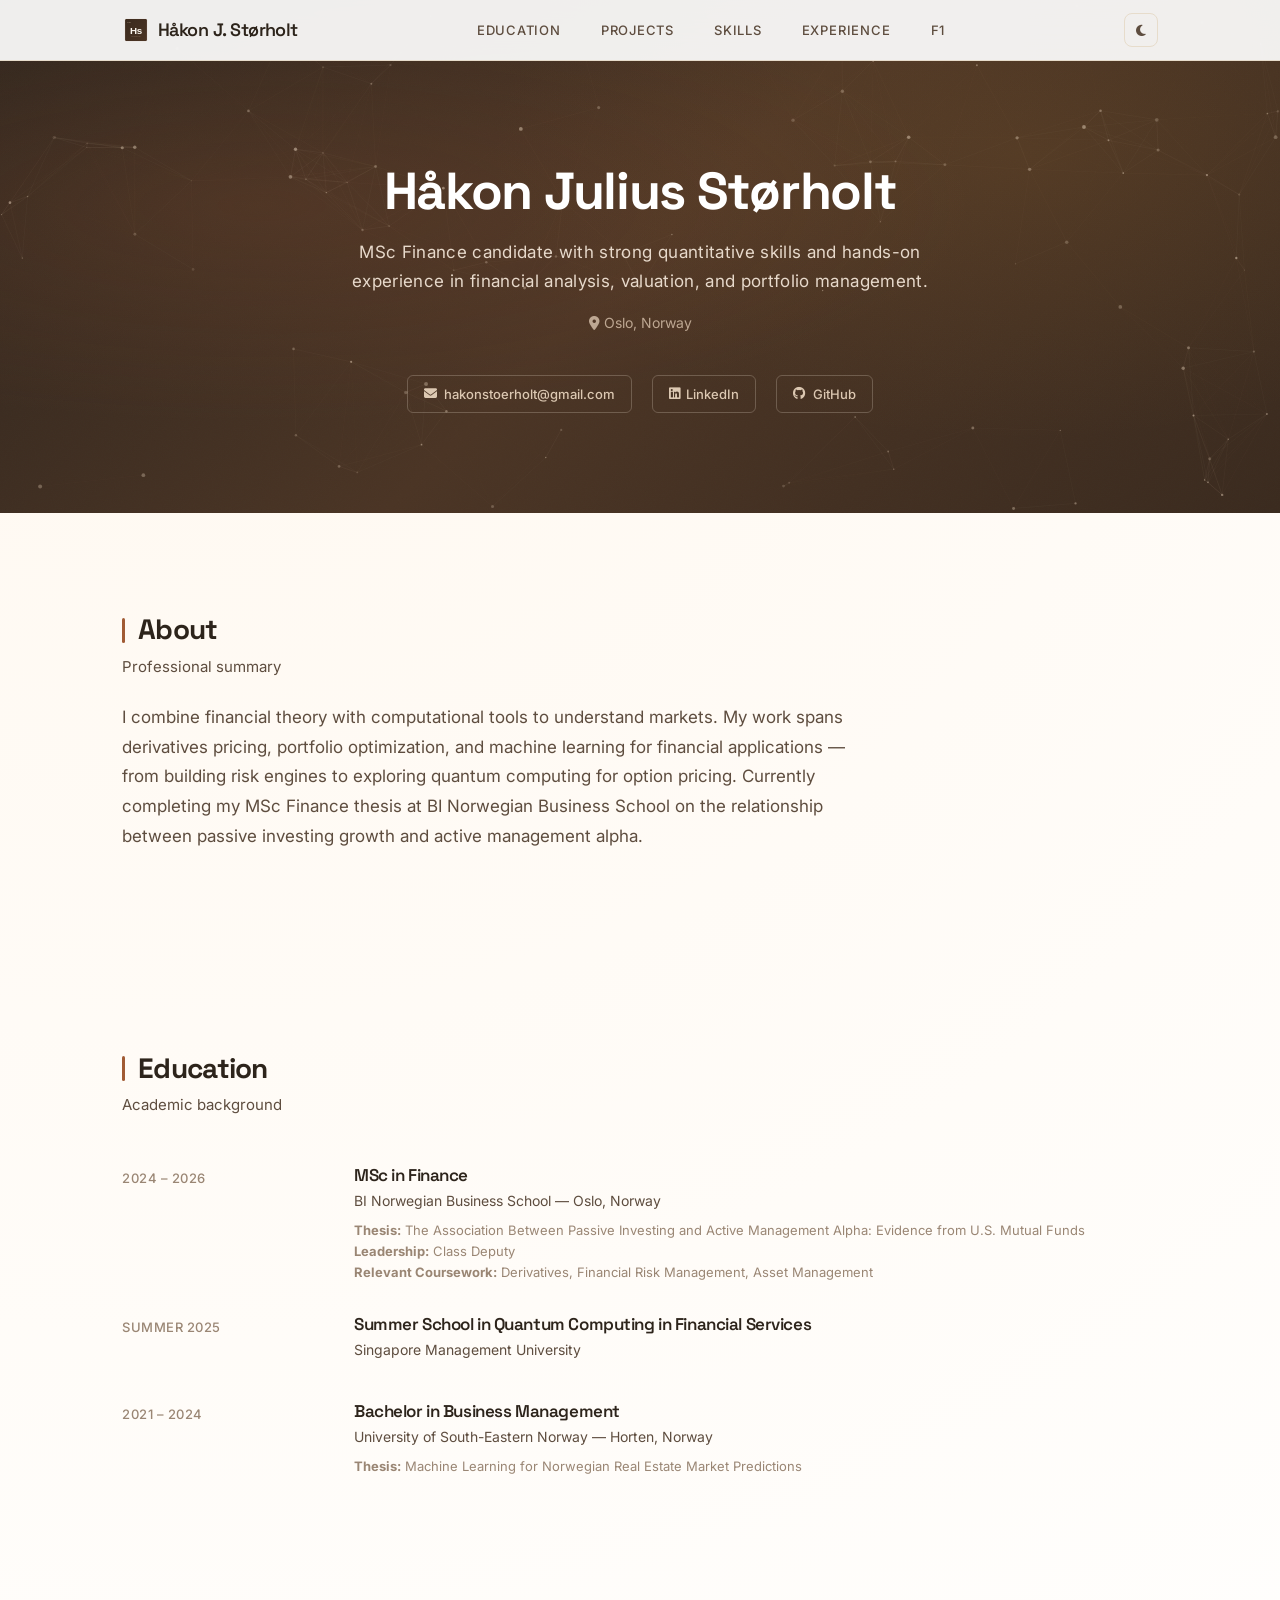
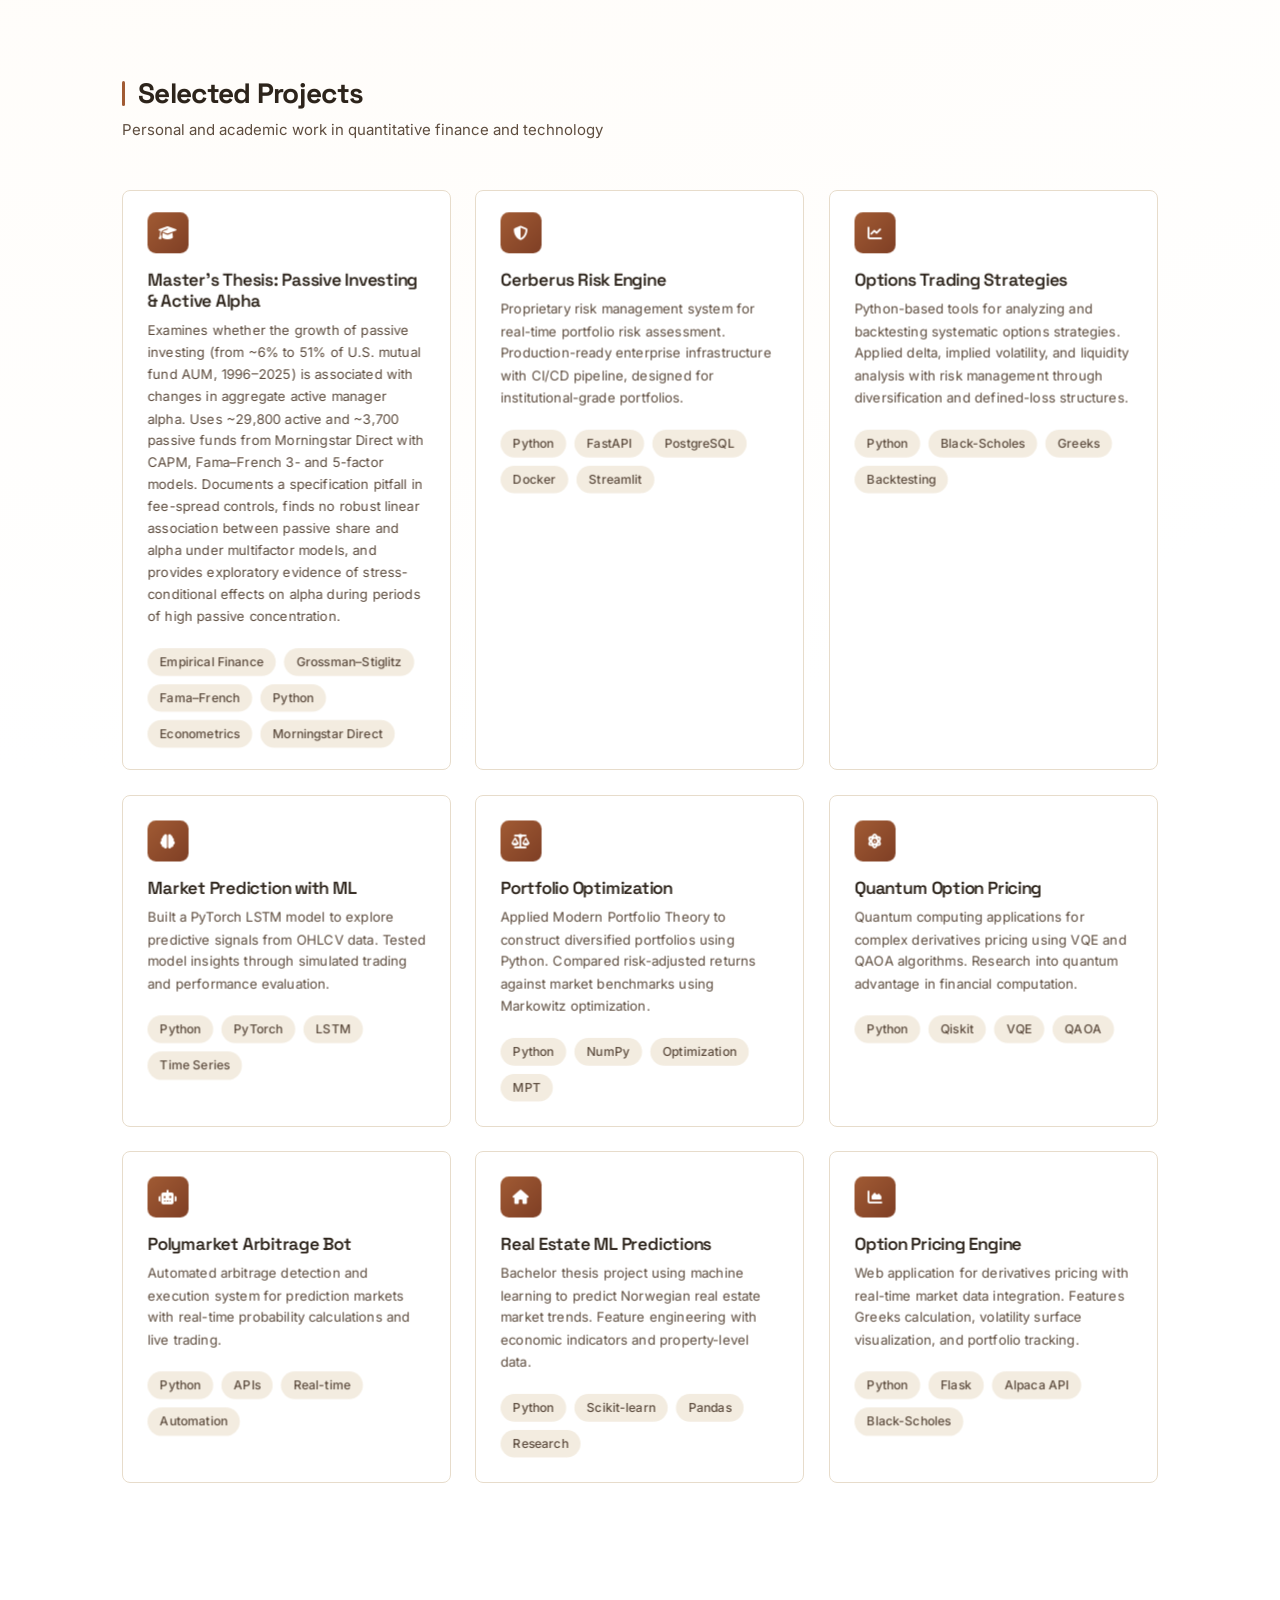
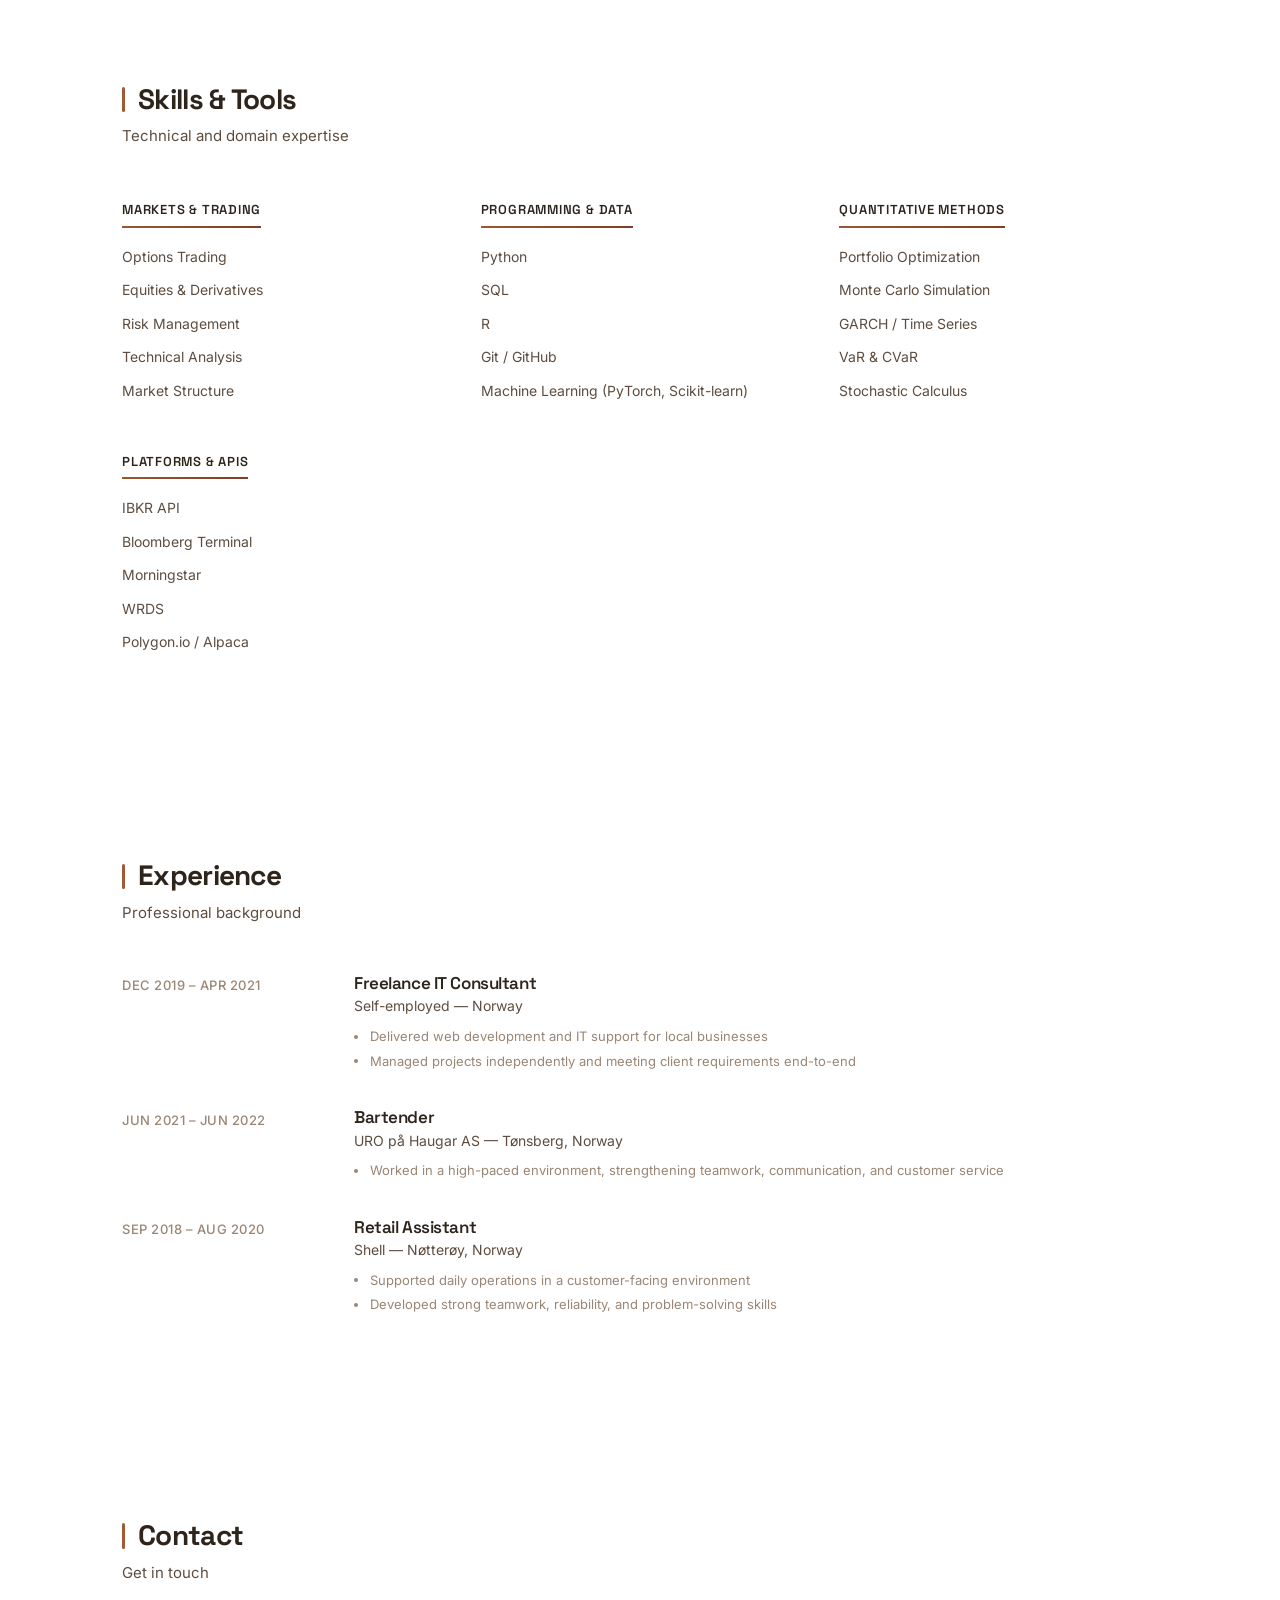
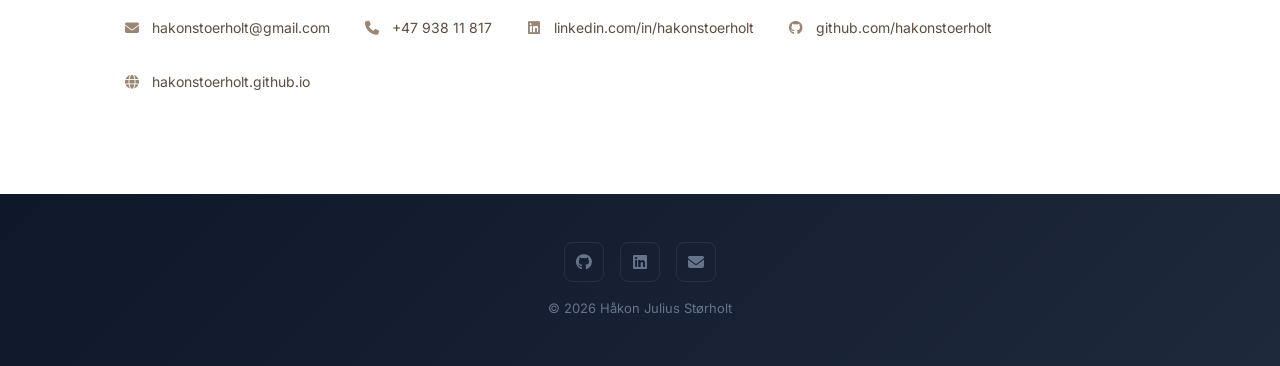
==== index.html @ 55d07902 "update" ====
<!DOCTYPE html>
<html lang="en">
<head>
    <meta charset="UTF-8">
    <meta name="viewport" content="width=device-width, initial-scale=1.0">
    <title>Håkon Julius Størholt</title>
    <meta name="description" content="MSc Finance candidate at BI Norwegian Business School. Quantitative finance, derivatives, and data-driven decision-making.">
    <meta name="keywords" content="finance, quantitative analysis, derivatives, portfolio optimization, machine learning, python">
    <meta name="author" content="Håkon Julius Størholt">

    <!-- Open Graph / LinkedIn -->
    <meta property="og:type" content="website">
    <meta property="og:url" content="https://hakonstoerholt.github.io/">
    <meta property="og:title" content="Håkon Julius Størholt">
    <meta property="og:description" content="MSc Finance | Quantitative Analysis | Derivatives & Risk">

    <link rel="icon" type="image/svg+xml" href="images/favicon.svg">

    <!-- Google Fonts -->
    <link href="https://fonts.googleapis.com/css2?family=Inter:wght@300;400;500;600;700&family=Space+Grotesk:wght@400;500;600;700&family=Fira+Code:wght@400;500&display=swap" rel="stylesheet">

    <!-- Font Awesome -->
    <link rel="stylesheet" href="https://cdnjs.cloudflare.com/ajax/libs/font-awesome/6.4.0/css/all.min.css">

    <link rel="stylesheet" href="styles.css">
</head>
<body>
    <!-- Scroll progress -->
    <div class="scroll-progress" id="scroll-progress"></div>

    <!-- Nav -->
    <header class="header">
        <div class="nav-container">
            <a href="#" class="logo"><img src="images/hjs-symbol.svg" alt="" class="logo-icon"><span class="logo-text">Håkon J. Størholt</span></a>
            <nav>
                <ul class="nav-menu">
                    <li><a href="#education" class="nav-link">Education</a></li>
                    <li><a href="#projects" class="nav-link">Projects</a></li>
                    <li><a href="#skills" class="nav-link">Skills</a></li>
                    <li><a href="#experience" class="nav-link">Experience</a></li>
                    <li><a href="f1/" class="nav-link">F1</a></li>
                </ul>
            </nav>
            <div class="nav-controls">
                <button class="nav-btn" id="theme-toggle" aria-label="Toggle dark mode" title="Toggle dark mode"><i class="fas fa-moon"></i></button>
                <button class="mobile-menu-toggle" aria-label="Toggle menu">
                    <i class="fas fa-bars"></i>
                </button>
            </div>
        </div>
    </header>

    <!-- Hero -->
    <section class="hero">
        <canvas id="hero-canvas" aria-hidden="true"></canvas>
        <div class="hs-synthesis-flash" id="synthesis-flash"></div>
        <div class="hero-content">
            <h1>Håkon Julius Størholt</h1>
            <p class="hero-tagline">MSc Finance candidate with strong quantitative skills and hands-on experience in financial analysis, valuation, and portfolio management.</p>
            <p class="hero-location"><i class="fas fa-map-marker-alt"></i> Oslo, Norway</p>
            <div class="hero-links">
                <a href="mailto:hakonstoerholt@gmail.com" class="hero-link"><i class="fas fa-envelope"></i> hakonstoerholt@gmail.com</a>
                <a href="https://linkedin.com/in/hakonstoerholt" class="hero-link" target="_blank"><i class="fab fa-linkedin"></i> LinkedIn</a>
                <a href="https://github.com/hakonstoerholt" class="hero-link" target="_blank"><i class="fab fa-github"></i> GitHub</a>
            </div>
        </div>
    </section>

    <!-- About -->
    <section id="about" class="section">
        <div class="container">
            <h2 class="section-title">About</h2>
            <p class="section-subtitle" style="margin-bottom: 1.5rem;">Professional summary</p>
            <p class="summary-text animate-in">
                I combine financial theory with computational tools to understand markets. My work spans derivatives pricing, portfolio optimization, and machine learning for financial applications — from building risk engines to exploring quantum computing for option pricing. Currently completing my MSc Finance thesis at BI Norwegian Business School on the relationship between passive investing growth and active management alpha.
            </p>
        </div>
    </section>

    <!-- Education -->
    <section id="education" class="section">
        <div class="container">
            <h2 class="section-title">Education</h2>
            <p class="section-subtitle">Academic background</p>
            <div class="timeline">
                <div class="timeline-item animate-in">
                    <div class="timeline-date">2024 &ndash; 2026</div>
                    <div class="timeline-content">
                        <h3>MSc in Finance</h3>
                        <div class="institution">BI Norwegian Business School &mdash; Oslo, Norway</div>
                        <div class="detail">
                            <strong>Thesis:</strong> The Association Between Passive Investing and Active Management Alpha: Evidence from U.S. Mutual Funds<br>
                            <strong>Leadership:</strong> Class Deputy<br>
                            <strong>Relevant Coursework:</strong> Derivatives, Financial Risk Management, Asset Management
                        </div>
                    </div>
                </div>
                <div class="timeline-item animate-in">
                    <div class="timeline-date">Summer 2025</div>
                    <div class="timeline-content">
                        <h3>Summer School in Quantum Computing in Financial Services</h3>
                        <div class="institution">Singapore Management University</div>
                    </div>
                </div>
                <div class="timeline-item animate-in">
                    <div class="timeline-date">2021 &ndash; 2024</div>
                    <div class="timeline-content">
                        <h3>Bachelor in Business Management</h3>
                        <div class="institution">University of South-Eastern Norway &mdash; Horten, Norway</div>
                        <div class="detail">
                            <strong>Thesis:</strong> Machine Learning for Norwegian Real Estate Market Predictions
                        </div>
                    </div>
                </div>
            </div>
        </div>
    </section>

    <!-- Projects -->
    <section id="projects" class="section">
        <div class="container">
            <h2 class="section-title">Selected Projects</h2>
            <p class="section-subtitle">Personal and academic work in quantitative finance and technology</p>
            <div class="projects-grid">
                <div class="project-card animate-in">
                    <div class="project-icon"><i class="fas fa-graduation-cap"></i></div>
                    <h3>Master's Thesis: Passive Investing & Active Alpha</h3>
                    <p>Examines whether the growth of passive investing (from ~6% to 51% of U.S. mutual fund AUM, 1996&ndash;2025) is associated with changes in aggregate active manager alpha. Uses ~29,800 active and ~3,700 passive funds from Morningstar Direct with CAPM, Fama&ndash;French 3- and 5-factor models. Documents a specification pitfall in fee-spread controls, finds no robust linear association between passive share and alpha under multifactor models, and provides exploratory evidence of stress-conditional effects on alpha during periods of high passive concentration.</p>
                    <div class="project-tags">
                        <span class="tag">Empirical Finance</span>
                        <span class="tag">Grossman&ndash;Stiglitz</span>
                        <span class="tag">Fama&ndash;French</span>
                        <span class="tag">Python</span>
                        <span class="tag">Econometrics</span>
                        <span class="tag">Morningstar Direct</span>
                    </div>
                </div>

                <div class="project-card animate-in">
                    <div class="project-icon"><i class="fas fa-shield-alt"></i></div>
                    <h3>Cerberus Risk Engine</h3>
                    <p>Proprietary risk management system for real-time portfolio risk assessment. Production-ready enterprise infrastructure with CI/CD pipeline, designed for institutional-grade portfolios.</p>
                    <div class="project-tags">
                        <span class="tag">Python</span>
                        <span class="tag">FastAPI</span>
                        <span class="tag">PostgreSQL</span>
                        <span class="tag">Docker</span>
                        <span class="tag">Streamlit</span>
                    </div>
                </div>

                <div class="project-card animate-in">
                    <div class="project-icon"><i class="fas fa-chart-line"></i></div>
                    <h3>Options Trading Strategies</h3>
                    <p>Python-based tools for analyzing and backtesting systematic options strategies. Applied delta, implied volatility, and liquidity analysis with risk management through diversification and defined-loss structures.</p>
                    <div class="project-tags">
                        <span class="tag">Python</span>
                        <span class="tag">Black-Scholes</span>
                        <span class="tag">Greeks</span>
                        <span class="tag">Backtesting</span>
                    </div>
                </div>

                <div class="project-card animate-in">
                    <div class="project-icon"><i class="fas fa-brain"></i></div>
                    <h3>Market Prediction with ML</h3>
                    <p>Built a PyTorch LSTM model to explore predictive signals from OHLCV data. Tested model insights through simulated trading and performance evaluation.</p>
                    <div class="project-tags">
                        <span class="tag">Python</span>
                        <span class="tag">PyTorch</span>
                        <span class="tag">LSTM</span>
                        <span class="tag">Time Series</span>
                    </div>
                </div>

                <div class="project-card animate-in">
                    <div class="project-icon"><i class="fas fa-balance-scale"></i></div>
                    <h3>Portfolio Optimization</h3>
                    <p>Applied Modern Portfolio Theory to construct diversified portfolios using Python. Compared risk-adjusted returns against market benchmarks using Markowitz optimization.</p>
                    <div class="project-tags">
                        <span class="tag">Python</span>
                        <span class="tag">NumPy</span>
                        <span class="tag">Optimization</span>
                        <span class="tag">MPT</span>
                    </div>
                </div>

                <div class="project-card animate-in">
                    <div class="project-icon"><i class="fas fa-atom"></i></div>
                    <h3>Quantum Option Pricing</h3>
                    <p>Quantum computing applications for complex derivatives pricing using VQE and QAOA algorithms. Research into quantum advantage in financial computation.</p>
                    <div class="project-tags">
                        <span class="tag">Python</span>
                        <span class="tag">Qiskit</span>
                        <span class="tag">VQE</span>
                        <span class="tag">QAOA</span>
                    </div>
                </div>

                <div class="project-card animate-in">
                    <div class="project-icon"><i class="fas fa-robot"></i></div>
                    <h3>Polymarket Arbitrage Bot</h3>
                    <p>Automated arbitrage detection and execution system for prediction markets with real-time probability calculations and live trading.</p>
                    <div class="project-tags">
                        <span class="tag">Python</span>
                        <span class="tag">APIs</span>
                        <span class="tag">Real-time</span>
                        <span class="tag">Automation</span>
                    </div>
                </div>

                <div class="project-card animate-in">
                    <div class="project-icon"><i class="fas fa-home"></i></div>
                    <h3>Real Estate ML Predictions</h3>
                    <p>Bachelor thesis project using machine learning to predict Norwegian real estate market trends. Feature engineering with economic indicators and property-level data.</p>
                    <div class="project-tags">
                        <span class="tag">Python</span>
                        <span class="tag">Scikit-learn</span>
                        <span class="tag">Pandas</span>
                        <span class="tag">Research</span>
                    </div>
                </div>

                <div class="project-card animate-in">
                    <div class="project-icon"><i class="fas fa-chart-area"></i></div>
                    <h3>Option Pricing Engine</h3>
                    <p>Web application for derivatives pricing with real-time market data integration. Features Greeks calculation, volatility surface visualization, and portfolio tracking.</p>
                    <div class="project-tags">
                        <span class="tag">Python</span>
                        <span class="tag">Flask</span>
                        <span class="tag">Alpaca API</span>
                        <span class="tag">Black-Scholes</span>
                    </div>
                </div>
            </div>
        </div>
    </section>

    <!-- Skills -->
    <section id="skills" class="section">
        <div class="container">
            <h2 class="section-title">Skills & Tools</h2>
            <p class="section-subtitle">Technical and domain expertise</p>
            <div class="skills-columns">
                <div class="skill-group animate-in">
                    <h3>Markets & Trading</h3>
                    <ul>
                        <li>Options Trading</li>
                        <li>Equities & Derivatives</li>
                        <li>Risk Management</li>
                        <li>Technical Analysis</li>
                        <li>Market Structure</li>
                    </ul>
                </div>
                <div class="skill-group animate-in">
                    <h3>Programming & Data</h3>
                    <ul>
                        <li>Python</li>
                        <li>SQL</li>
                        <li>R</li>
                        <li>Git / GitHub</li>
                        <li>Machine Learning (PyTorch, Scikit-learn)</li>
                    </ul>
                </div>
                <div class="skill-group animate-in">
                    <h3>Quantitative Methods</h3>
                    <ul>
                        <li>Portfolio Optimization</li>
                        <li>Monte Carlo Simulation</li>
                        <li>GARCH / Time Series</li>
                        <li>VaR & CVaR</li>
                        <li>Stochastic Calculus</li>
                    </ul>
                </div>
                <div class="skill-group animate-in">
                    <h3>Platforms & APIs</h3>
                    <ul>
                        <li>IBKR API</li>
                        <li>Bloomberg Terminal</li>
                        <li>Morningstar</li>
                        <li>WRDS</li>
                        <li>Polygon.io / Alpaca</li>
                    </ul>
                </div>
            </div>
        </div>
    </section>

    <!-- Experience -->
    <section id="experience" class="section">
        <div class="container">
            <h2 class="section-title">Experience</h2>
            <p class="section-subtitle">Professional background</p>
            <div class="timeline">
                <div class="experience-item animate-in">
                    <div class="timeline-date">Dec 2019 &ndash; Apr 2021</div>
                    <div class="experience-content">
                        <h3>Freelance IT Consultant</h3>
                        <div class="company">Self-employed &mdash; Norway</div>
                        <ul>
                            <li>Delivered web development and IT support for local businesses</li>
                            <li>Managed projects independently and meeting client requirements end-to-end</li>
                        </ul>
                    </div>
                </div>
                <div class="experience-item animate-in">
                    <div class="timeline-date">Jun 2021 &ndash; Jun 2022</div>
                    <div class="experience-content">
                        <h3>Bartender</h3>
                        <div class="company">URO p&aring; Haugar AS &mdash; T&oslash;nsberg, Norway</div>
                        <ul>
                            <li>Worked in a high-paced environment, strengthening teamwork, communication, and customer service</li>
                        </ul>
                    </div>
                </div>
                <div class="experience-item animate-in">
                    <div class="timeline-date">Sep 2018 &ndash; Aug 2020</div>
                    <div class="experience-content">
                        <h3>Retail Assistant</h3>
                        <div class="company">Shell &mdash; N&oslash;tter&oslash;y, Norway</div>
                        <ul>
                            <li>Supported daily operations in a customer-facing environment</li>
                            <li>Developed strong teamwork, reliability, and problem-solving skills</li>
                        </ul>
                    </div>
                </div>
            </div>
        </div>
    </section>

    <!-- Contact -->
    <section id="contact" class="section">
        <div class="container">
            <h2 class="section-title">Contact</h2>
            <p class="section-subtitle" style="margin-bottom: 2rem;">Get in touch</p>
            <div class="contact-row animate-in">
                <div class="contact-item">
                    <i class="fas fa-envelope"></i>
                    <a href="mailto:hakonstoerholt@gmail.com">hakonstoerholt@gmail.com</a>
                </div>
                <div class="contact-item">
                    <i class="fas fa-phone"></i>
                    <a href="tel:+4793811817">+47 938 11 817</a>
                </div>
                <div class="contact-item">
                    <i class="fab fa-linkedin"></i>
                    <a href="https://linkedin.com/in/hakonstoerholt" target="_blank">linkedin.com/in/hakonstoerholt</a>
                </div>
                <div class="contact-item">
                    <i class="fab fa-github"></i>
                    <a href="https://github.com/hakonstoerholt" target="_blank">github.com/hakonstoerholt</a>
                </div>
                <div class="contact-item">
                    <i class="fas fa-globe"></i>
                    <a href="https://hakonstoerholt.github.io">hakonstoerholt.github.io</a>
                </div>
            </div>
        </div>
    </section>

    <!-- Footer -->
    <footer class="footer">
        <div class="container">
            <div class="footer-links">
                <a href="https://github.com/hakonstoerholt" class="footer-link" target="_blank" aria-label="GitHub"><i class="fab fa-github"></i></a>
                <a href="https://linkedin.com/in/hakonstoerholt" class="footer-link" target="_blank" aria-label="LinkedIn"><i class="fab fa-linkedin"></i></a>
                <a href="mailto:hakonstoerholt@gmail.com" class="footer-link" aria-label="Email"><i class="fas fa-envelope"></i></a>
            </div>
            <p>&copy; 2026 Håkon Julius Størholt</p>
        </div>
    </footer>

    <!-- Easter egg: Hassium element card -->
    <div class="hs-decay-card" id="hs-decay-card">
        <div class="hs-number">108</div>
        <div class="hs-symbol">Hs</div>
        <div class="hs-name">Hassium</div>
        <div class="hs-detail">[269] · t½ ≈ 16 s<br>You've witnessed radioactive decay</div>
    </div>

    <script>
        // ---- Hero particle network (mouse-reactive) ----
        (function() {
            const canvas = document.getElementById('hero-canvas');
            if (!canvas || window.matchMedia('(prefers-reduced-motion: reduce)').matches) return;
            const ctx = canvas.getContext('2d');
            let w, h, particles, animId;
            const COUNT = 108;
            const CONNECT_DIST = 140;
            const MOUSE_DIST = 180;
            const SPEED = 0.3;
            let mouse = { x: -9999, y: -9999 };

            // Easter egg state
            let spdClamp = 1.5, dampening = 0.99;
            let easterEggActive = false;
            let decayActive = false, decayStartTime = 0, decayParticles = [];
            const DECAY_DURATION = 4500;
            let synthActive = false, synthStartTime = 0, synthPhase = 0, synthTargets = [];
            let synthLayout = {};

            canvas.parentElement.addEventListener('mousemove', function(e) {
                const rect = canvas.getBoundingClientRect();
                mouse.x = e.clientX - rect.left;
                mouse.y = e.clientY - rect.top;
            });
            canvas.parentElement.addEventListener('mouseleave', function() {
                mouse.x = -9999;
                mouse.y = -9999;
            });

            function resize() {
                const hero = canvas.parentElement;
                const dpr = Math.min(window.devicePixelRatio || 1, 2);
                w = hero.offsetWidth;
                h = hero.offsetHeight;
                canvas.width = w * dpr;
                canvas.height = h * dpr;
                canvas.style.width = w + 'px';
                canvas.style.height = h + 'px';
                ctx.setTransform(dpr, 0, 0, dpr, 0, 0);
            }

            function init() {
                resize();
                particles = [];
                for (let i = 0; i < COUNT; i++) {
                    particles.push({
                        x: Math.random() * w,
                        y: Math.random() * h,
                        vx: (Math.random() - 0.5) * SPEED,
                        vy: (Math.random() - 0.5) * SPEED,
                        r: Math.random() * 1.5 + 0.5,
                        o: Math.random() * 0.4 + 0.15,
                    });
                }
            }

            function draw() {
                ctx.clearRect(0, 0, w, h);
                // connections between particles
                for (let i = 0; i < particles.length; i++) {
                    for (let j = i + 1; j < particles.length; j++) {
                        const dx = particles[i].x - particles[j].x;
                        const dy = particles[i].y - particles[j].y;
                        const dist = Math.sqrt(dx * dx + dy * dy);
                        if (dist < CONNECT_DIST) {
                            const alpha = (1 - dist / CONNECT_DIST) * 0.12;
                            ctx.strokeStyle = 'rgba(220,200,178,' + alpha + ')';
                            ctx.lineWidth = 0.5;
                            ctx.beginPath();
                            ctx.moveTo(particles[i].x, particles[i].y);
                            ctx.lineTo(particles[j].x, particles[j].y);
                            ctx.stroke();
                        }
                    }
                }
                // connections to mouse
                for (const p of particles) {
                    const dx = p.x - mouse.x;
                    const dy = p.y - mouse.y;
                    const dist = Math.sqrt(dx * dx + dy * dy);
                    if (dist < MOUSE_DIST) {
                        const alpha = (1 - dist / MOUSE_DIST) * 0.25;
                        ctx.strokeStyle = 'rgba(212,131,74,' + alpha + ')';
                        ctx.lineWidth = 0.8;
                        ctx.beginPath();
                        ctx.moveTo(p.x, p.y);
                        ctx.lineTo(mouse.x, mouse.y);
                        ctx.stroke();
                    }
                }
                // particles
                for (const p of particles) {
                    const dx = p.x - mouse.x;
                    const dy = p.y - mouse.y;
                    const dist = Math.sqrt(dx * dx + dy * dy);
                    const glow = dist < MOUSE_DIST ? 1 + (1 - dist / MOUSE_DIST) * 2 : 1;
                    ctx.beginPath();
                    ctx.arc(p.x, p.y, p.r * glow, 0, Math.PI * 2);
                    ctx.fillStyle = dist < MOUSE_DIST
                        ? 'rgba(212,131,74,' + (p.o + 0.3) + ')'
                        : 'rgba(220,200,178,' + p.o + ')';
                    ctx.fill();
                }
            }

            function update() {
                for (const p of particles) {
                    // Gentle repel from mouse
                    const dx = p.x - mouse.x;
                    const dy = p.y - mouse.y;
                    const dist = Math.sqrt(dx * dx + dy * dy);
                    if (dist < MOUSE_DIST && dist > 0) {
                        const force = (1 - dist / MOUSE_DIST) * 0.15;
                        p.vx += (dx / dist) * force;
                        p.vy += (dy / dist) * force;
                    }
                    // Dampen velocity
                    p.vx *= dampening;
                    p.vy *= dampening;
                    // Clamp speed
                    const spd = Math.sqrt(p.vx * p.vx + p.vy * p.vy);
                    if (spd > spdClamp) { p.vx *= spdClamp / spd; p.vy *= spdClamp / spd; }
                    // Ensure minimum speed
                    if (spd < 0.1) { p.vx += (Math.random() - 0.5) * 0.1; p.vy += (Math.random() - 0.5) * 0.1; }

                    p.x += p.vx;
                    p.y += p.vy;
                    if (p.x < -10) p.x = w + 10;
                    if (p.x > w + 10) p.x = -10;
                    if (p.y < -10) p.y = h + 10;
                    if (p.y > h + 10) p.y = -10;
                }
            }

            // ---- Easter Egg: Hassium ----
            function getTextTargets(text, cx, cy, fontSize, maxCount) {
                maxCount = maxCount || COUNT;
                var off = document.createElement('canvas');
                var octx = off.getContext('2d');
                var cw = 300, ch = 150;
                off.width = cw; off.height = ch;
                octx.font = '700 ' + fontSize + 'px "Space Grotesk", sans-serif';
                octx.fillStyle = '#fff';
                octx.textAlign = 'center';
                octx.textBaseline = 'middle';
                octx.fillText(text, cw / 2, ch / 2);
                var img = octx.getImageData(0, 0, cw, ch);
                var pts = [], step;
                for (step = 4; step >= 2; step--) {
                    pts = [];
                    for (var y = 0; y < ch; y += step) {
                        for (var x = 0; x < cw; x += step) {
                            if (img.data[(y * cw + x) * 4 + 3] > 128) {
                                pts.push({ x: cx + (x - cw / 2), y: cy + (y - ch / 2) });
                            }
                        }
                    }
                    if (pts.length >= maxCount) break;
                }
                for (var i = pts.length - 1; i > 0; i--) {
                    var j = Math.floor(Math.random() * (i + 1));
                    var tmp = pts[i]; pts[i] = pts[j]; pts[j] = tmp;
                }
                return pts.slice(0, maxCount);
            }

            function triggerDecay() {
                if (easterEggActive) return;
                easterEggActive = true;
                decayActive = true;
                decayStartTime = performance.now();
                spdClamp = 8;
                dampening = 0.996;
                var cx = w / 2, cy = h / 2;
                decayParticles = [];
                for (var i = 0; i < 100; i++) {
                    var angle = Math.random() * Math.PI * 2;
                    var speed = 2 + Math.random() * 5;
                    decayParticles.push({
                        x: cx + (Math.random() - 0.5) * 30,
                        y: cy + (Math.random() - 0.5) * 30,
                        vx: Math.cos(angle) * speed,
                        vy: Math.sin(angle) * speed,
                        r: Math.random() * 2 + 0.5,
                        o: 0.5 + Math.random() * 0.5,
                    });
                }
                for (var k = 0; k < particles.length; k++) {
                    var dx = particles[k].x - cx, dy = particles[k].y - cy;
                    var dist = Math.sqrt(dx * dx + dy * dy) || 1;
                    particles[k].vx += (dx / dist) * (3 + Math.random() * 2);
                    particles[k].vy += (dy / dist) * (3 + Math.random() * 2);
                }
                setTimeout(function() {
                    var card = document.getElementById('hs-decay-card');
                    if (card) card.classList.add('visible');
                    setTimeout(function() { if (card) card.classList.remove('visible'); }, 3500);
                }, 600);
            }

            function assignNearest(group, targets, prop) {
                var avail = targets.slice();
                for (var i = 0; i < group.length; i++) {
                    var p = group[i];
                    p[prop] = null;
                    if (avail.length > 0) {
                        var minD = Infinity, minI = 0;
                        for (var j = 0; j < avail.length; j++) {
                            var dx = p.x - avail[j].x, dy = p.y - avail[j].y;
                            var d = dx * dx + dy * dy;
                            if (d < minD) { minD = d; minI = j; }
                        }
                        p[prop] = avail.splice(minI, 1)[0];
                    }
                }
            }

            function triggerSynthesis() {
                if (easterEggActive) return;
                easterEggActive = true;
                synthActive = true;
                synthStartTime = performance.now();
                synthPhase = 1;

                var cx = w / 2, cy = h / 2;
                var fontSize = Math.min(h * 0.45, w * 0.18, 120);
                var smallFont = Math.min(h * 0.28, w * 0.09, 60);
                var leftX = cx - w * 0.25;
                var rightX = cx + w * 0.25;

                synthLayout = { leftX: leftX, rightX: rightX, smallFont: smallFont, fontSize: fontSize };

                // Save positions and split into groups
                var leftGroup = [], rightGroup = [];
                for (var i = 0; i < particles.length; i++) {
                    var p = particles[i];
                    p.origX = p.x; p.origY = p.y;
                    p.origVx = p.vx; p.origVy = p.vy;
                    p.feTarget = null; p.pbTarget = null; p.synthTarget = null;
                    if (p.x < cx) leftGroup.push(p);
                    else rightGroup.push(p);
                }

                // Generate all target sets
                synthTargets = getTextTargets('Hs', cx, cy, fontSize, COUNT);
                var feTargets = getTextTargets('Fe', leftX, cy, smallFont, leftGroup.length);
                var pbTargets = getTextTargets('Pb', rightX, cy, smallFont, rightGroup.length);

                assignNearest(leftGroup, feTargets, 'feTarget');
                assignNearest(rightGroup, pbTargets, 'pbTarget');
                assignNearest(particles, synthTargets, 'synthTarget');

                var flash = document.getElementById('synthesis-flash');
                if (flash) flash.style.opacity = '0';
            }

            function updateSynthesis() {
                var elapsed = performance.now() - synthStartTime;
                var cx = w / 2, cy = h / 2;
                var i, p, t, ease;

                if (elapsed < 1200) {
                    // Phase 1: slowly converge to Fe/Pb text positions
                    t = elapsed / 1200;
                    ease = t * t * (3 - 2 * t);
                    for (i = 0; i < particles.length; i++) {
                        p = particles[i];
                        var target = p.feTarget || p.pbTarget;
                        if (target) {
                            p.x = p.origX + (target.x - p.origX) * ease;
                            p.y = p.origY + (target.y - p.origY) * ease;
                        } else {
                            var side = p.origX < cx ? -1 : 1;
                            p.x = p.origX + (cx + side * w * 0.25 - p.origX) * ease;
                            p.y = p.origY + (cy - p.origY) * ease * 0.3;
                        }
                    }
                } else if (elapsed < 2400) {
                    // Phase 2: hold Fe/Pb with gentle float
                    for (i = 0; i < particles.length; i++) {
                        p = particles[i];
                        var target = p.feTarget || p.pbTarget;
                        if (target) {
                            var fx = Math.sin(elapsed * 0.002 + p.origX) * 1.5;
                            var fy = Math.cos(elapsed * 0.0015 + p.origY) * 1.5;
                            p.x += (target.x + fx - p.x) * 0.08;
                            p.y += (target.y + fy - p.y) * 0.08;
                        }
                    }
                } else if (elapsed < 3200) {
                    // Phase 3: rush toward center / Hs targets
                    t = (elapsed - 2400) / 800;
                    ease = t * t;
                    for (i = 0; i < particles.length; i++) {
                        p = particles[i];
                        var from = p.feTarget || p.pbTarget || { x: p.x, y: p.y };
                        var to = p.synthTarget || { x: cx, y: cy };
                        p.x = from.x + (to.x - from.x) * ease;
                        p.y = from.y + (to.y - from.y) * ease;
                    }
                } else if (elapsed < 3500) {
                    // Phase 4: impact flash + settle into Hs
                    var flash = document.getElementById('synthesis-flash');
                    var flashI = Math.max(0, 1 - (elapsed - 3200) / 300);
                    if (flash) flash.style.opacity = String(flashI);
                    for (i = 0; i < particles.length; i++) {
                        p = particles[i];
                        if (p.synthTarget) {
                            p.x += (p.synthTarget.x - p.x) * 0.15;
                            p.y += (p.synthTarget.y - p.y) * 0.15;
                        }
                    }
                } else if (elapsed < 5500) {
                    // Phase 5: hold "Hs" with gentle float
                    for (i = 0; i < particles.length; i++) {
                        p = particles[i];
                        if (p.synthTarget) {
                            var fx = Math.sin(elapsed * 0.002 + p.origX) * 1.5;
                            var fy = Math.cos(elapsed * 0.0015 + p.origY) * 1.5;
                            p.x += (p.synthTarget.x + fx - p.x) * 0.08;
                            p.y += (p.synthTarget.y + fy - p.y) * 0.08;
                        }
                    }
                } else if (elapsed < 6800) {
                    // Phase 6: scatter to spread positions
                    if (synthPhase !== 6) {
                        synthPhase = 6;
                        for (i = 0; i < particles.length; i++) {
                            particles[i].scatterX = Math.random() * w;
                            particles[i].scatterY = Math.random() * h;
                        }
                    }
                    for (i = 0; i < particles.length; i++) {
                        p = particles[i];
                        p.x += (p.scatterX - p.x) * 0.04;
                        p.y += (p.scatterY - p.y) * 0.04;
                    }
                } else {
                    // Done
                    synthActive = false;
                    easterEggActive = false;
                    for (i = 0; i < particles.length; i++) {
                        particles[i].synthTarget = null;
                        particles[i].feTarget = null;
                        particles[i].pbTarget = null;
                        particles[i].vx = (Math.random() - 0.5) * SPEED;
                        particles[i].vy = (Math.random() - 0.5) * SPEED;
                    }
                    var fl = document.getElementById('synthesis-flash');
                    if (fl) fl.style.opacity = '0';
                }
            }

            function updateDecay() {
                if (!decayActive) return;
                var elapsed = performance.now() - decayStartTime;
                var fadeStart = DECAY_DURATION * 0.5;
                for (var i = decayParticles.length - 1; i >= 0; i--) {
                    var dp = decayParticles[i];
                    dp.vx *= 0.985;
                    dp.vy *= 0.985;
                    dp.x += dp.vx;
                    dp.y += dp.vy;
                    if (elapsed > fadeStart) {
                        dp.o *= 0.97;
                        if (dp.o < 0.01) { decayParticles.splice(i, 1); }
                    }
                }
                if (elapsed > 800) {
                    var t = Math.min((elapsed - 800) / 2500, 1);
                    spdClamp = 1.5 + (8 - 1.5) * (1 - t);
                    dampening = 0.99 + (0.996 - 0.99) * (1 - t);
                }
                if (elapsed >= DECAY_DURATION) {
                    decayActive = false;
                    decayParticles = [];
                    spdClamp = 1.5;
                    dampening = 0.99;
                    easterEggActive = false;
                }
            }

            function drawEasterEggOverlay() {
                if (decayActive) {
                    for (var i = 0; i < decayParticles.length; i++) {
                        for (var j = i + 1; j < Math.min(decayParticles.length, i + 30); j++) {
                            var dx = decayParticles[i].x - decayParticles[j].x;
                            var dy = decayParticles[i].y - decayParticles[j].y;
                            var dist = Math.sqrt(dx * dx + dy * dy);
                            if (dist < 70) {
                                var alpha = (1 - dist / 70) * 0.15 * Math.min(decayParticles[i].o, decayParticles[j].o);
                                ctx.strokeStyle = 'rgba(232,168,109,' + alpha + ')';
                                ctx.lineWidth = 0.5;
                                ctx.beginPath();
                                ctx.moveTo(decayParticles[i].x, decayParticles[i].y);
                                ctx.lineTo(decayParticles[j].x, decayParticles[j].y);
                                ctx.stroke();
                            }
                        }
                    }
                    for (var k = 0; k < decayParticles.length; k++) {
                        var dp = decayParticles[k];
                        ctx.beginPath();
                        ctx.arc(dp.x, dp.y, dp.r, 0, Math.PI * 2);
                        ctx.fillStyle = 'rgba(232,168,109,' + dp.o + ')';
                        ctx.fill();
                    }
                }
                if (synthActive) {
                    var elapsed = performance.now() - synthStartTime;
                    var lo = synthLayout;

                    // Draw "Fe" and "Pb" text glow (phases 1-3)
                    if (elapsed > 800 && elapsed < 3000) {
                        var ta = elapsed < 1200 ? (elapsed - 800) / 400 :
                                 elapsed > 2600 ? (3000 - elapsed) / 400 : 1;
                        ctx.save();
                        ctx.font = '700 ' + (lo.smallFont || 60) + 'px "Space Grotesk", sans-serif';
                        ctx.textAlign = 'center';
                        ctx.textBaseline = 'middle';
                        // Outer glow pass
                        ctx.shadowColor = 'rgba(232,168,109,' + (0.7 * ta) + ')';
                        ctx.shadowBlur = 35;
                        ctx.fillStyle = 'rgba(232,168,109,' + (0.35 * ta) + ')';
                        ctx.fillText('Fe', lo.leftX || w * 0.25, h / 2);
                        ctx.fillText('Pb', lo.rightX || w * 0.75, h / 2);
                        // Second pass for sharper core
                        ctx.shadowBlur = 8;
                        ctx.fillStyle = 'rgba(255,225,190,' + (0.4 * ta) + ')';
                        ctx.fillText('Fe', lo.leftX || w * 0.25, h / 2);
                        ctx.fillText('Pb', lo.rightX || w * 0.75, h / 2);
                        ctx.restore();
                    }

                    // Draw "Hs" text glow (phases 4-6)
                    if (elapsed > 3300 && elapsed < 6000) {
                        var tha = elapsed < 3700 ? (elapsed - 3300) / 400 :
                                  elapsed > 5600 ? (6000 - elapsed) / 400 : 1;
                        ctx.save();
                        ctx.font = '700 ' + (lo.fontSize || 120) + 'px "Space Grotesk", sans-serif';
                        ctx.textAlign = 'center';
                        ctx.textBaseline = 'middle';
                        // Outer glow pass
                        ctx.shadowColor = 'rgba(232,168,109,' + (0.8 * tha) + ')';
                        ctx.shadowBlur = 45;
                        ctx.fillStyle = 'rgba(232,168,109,' + (0.4 * tha) + ')';
                        ctx.fillText('Hs', w / 2, h / 2);
                        // Second pass for sharper core
                        ctx.shadowBlur = 10;
                        ctx.fillStyle = 'rgba(255,225,190,' + (0.45 * tha) + ')';
                        ctx.fillText('Hs', w / 2, h / 2);
                        ctx.restore();
                    }

                    // Radial glow during Hs hold
                    if (elapsed > 3200 && elapsed < 5500) {
                        var intensity = elapsed < 3600 ? (elapsed - 3200) / 400 :
                                        elapsed > 5100 ? (5500 - elapsed) / 400 : 1;
                        var grad = ctx.createRadialGradient(w/2, h/2, 10, w/2, h/2, Math.min(w, h) * 0.35);
                        grad.addColorStop(0, 'rgba(232,168,109,' + (0.07 * intensity) + ')');
                        grad.addColorStop(1, 'rgba(232,168,109,0)');
                        ctx.fillStyle = grad;
                        ctx.fillRect(0, 0, w, h);
                    }

                    // Golden particle glow during Hs hold
                    if (elapsed > 3400 && elapsed < 5800) {
                        var gi = elapsed < 3800 ? (elapsed - 3400) / 400 :
                                 elapsed > 5400 ? (5800 - elapsed) / 400 : 1;
                        for (var m = 0; m < particles.length; m++) {
                            if (particles[m].synthTarget) {
                                ctx.beginPath();
                                ctx.arc(particles[m].x, particles[m].y, particles[m].r * 2, 0, Math.PI * 2);
                                ctx.fillStyle = 'rgba(232,168,109,' + (0.25 * gi) + ')';
                                ctx.fill();
                            }
                        }
                    }
                }
            }

            function loop() {
                if (synthActive) updateSynthesis();
                else update();
                updateDecay();
                draw();
                drawEasterEggOverlay();
                animId = requestAnimationFrame(loop);
            }

            init();
            loop();

            // Expose easter egg triggers
            window._triggerDecay = triggerDecay;
            window._triggerSynthesis = triggerSynthesis;
            window._isEasterEggActive = function() { return easterEggActive; };

            let resizeTimer;
            window.addEventListener('resize', function() {
                clearTimeout(resizeTimer);
                resizeTimer = setTimeout(function() { resize(); }, 200);
            });

            const heroObs = new IntersectionObserver(function(entries) {
                if (entries[0].isIntersecting) {
                    if (!animId) loop();
                } else {
                    cancelAnimationFrame(animId);
                    animId = null;
                }
            }, { threshold: 0 });
            heroObs.observe(canvas.parentElement);
        })();
    </script>

    <script>
        // ---- Dark mode ----
        function applyTheme(theme) {
            document.documentElement.setAttribute('data-theme', theme);
            localStorage.setItem('hjs-theme', theme);
            const btn = document.getElementById('theme-toggle');
            if (btn) btn.innerHTML = theme === 'dark'
                ? '<i class="fas fa-sun"></i>'
                : '<i class="fas fa-moon"></i>';
        }

        document.addEventListener('DOMContentLoaded', function() {
            // Init theme
            const savedTheme = localStorage.getItem('hjs-theme') ||
                (window.matchMedia('(prefers-color-scheme: dark)').matches ? 'dark' : 'light');
            applyTheme(savedTheme);

            // Theme toggle
            document.getElementById('theme-toggle').addEventListener('click', function() {
                applyTheme(document.documentElement.getAttribute('data-theme') === 'dark' ? 'light' : 'dark');
            });

            // Mobile menu
            const toggle = document.querySelector('.mobile-menu-toggle');
            const menu = document.querySelector('.nav-menu');
            if (toggle) {
                toggle.addEventListener('click', () => menu.classList.toggle('active'));
            }

            // Smooth scroll
            document.querySelectorAll('a[href^="#"]').forEach(a => {
                a.addEventListener('click', function(e) {
                    e.preventDefault();
                    const target = document.querySelector(this.getAttribute('href'));
                    if (target) {
                        target.scrollIntoView({ behavior: 'smooth', block: 'start' });
                        menu.classList.remove('active');
                    }
                });
            });

            // Scroll progress bar
            const progressBar = document.getElementById('scroll-progress');
            window.addEventListener('scroll', function() {
                const scrollTop = window.scrollY;
                const docHeight = document.documentElement.scrollHeight - window.innerHeight;
                progressBar.style.width = (scrollTop / docHeight * 100) + '%';
            }, { passive: true });

            // Scroll animations
            const observer = new IntersectionObserver(entries => {
                entries.forEach(entry => {
                    if (entry.isIntersecting) {
                        entry.target.classList.add('visible');
                        entry.target.querySelectorAll('.probability-bar-fill').forEach(bar => {
                            const w = bar.getAttribute('data-width');
                            if (w) bar.style.width = w + '%';
                        });
                    }
                });
            }, { threshold: 0.1, rootMargin: '0px 0px -40px 0px' });

            document.querySelectorAll('.animate-in').forEach(el => observer.observe(el));

            // ---- 3D card tilt ----
            document.querySelectorAll('.project-card').forEach(card => {
                card.addEventListener('mousemove', function(e) {
                    const rect = card.getBoundingClientRect();
                    const x = e.clientX - rect.left;
                    const y = e.clientY - rect.top;
                    const centerX = rect.width / 2;
                    const centerY = rect.height / 2;
                    const rotateX = ((y - centerY) / centerY) * -6;
                    const rotateY = ((x - centerX) / centerX) * 6;
                    card.style.transform = `perspective(800px) rotateX(${rotateX}deg) rotateY(${rotateY}deg) translateY(-2px)`;
                });
                card.addEventListener('mouseleave', function() {
                    card.style.transform = '';
                });
            });

            // ---- Easter egg: hold Hs logo 16s → decay ----
            (function() {
                var logo = document.querySelector('.logo');
                var logoIcon = document.querySelector('.logo-icon');
                if (!logo || !logoIcon) return;

                var ring = document.createElementNS('http://www.w3.org/2000/svg', 'svg');
                ring.classList.add('hs-hold-ring');
                ring.setAttribute('viewBox', '0 0 48 48');
                ring.innerHTML = '<circle cx="24" cy="24" r="21" stroke-dasharray="132" stroke-dashoffset="132" transform="rotate(-90 24 24)"/>';
                document.body.appendChild(ring);

                var circle = ring.querySelector('circle');
                var CIRC = 2 * Math.PI * 21;
                var holdStart = 0, holdAnimId = null, holdDelayId = null, holdWasActive = false;

                function posRing() {
                    var r = logoIcon.getBoundingClientRect();
                    ring.style.left = (r.left + r.width / 2 - 24) + 'px';
                    ring.style.top = (r.top + r.height / 2 - 24) + 'px';
                }

                function tickRing() {
                    var progress = Math.min((performance.now() - holdStart) / 16000, 1);
                    circle.setAttribute('stroke-dashoffset', String(CIRC * (1 - progress)));
                    posRing();
                    if (progress >= 1) {
                        stopHold();
                        if (window._triggerDecay) window._triggerDecay();
                    } else {
                        holdAnimId = requestAnimationFrame(tickRing);
                    }
                }

                function startHold(e) {
                    if (window._isEasterEggActive && window._isEasterEggActive()) return;
                    holdWasActive = false;
                    holdDelayId = setTimeout(function() {
                        holdWasActive = true;
                        holdStart = performance.now();
                        ring.classList.add('active');
                        posRing();
                        tickRing();
                    }, 300);
                }

                function stopHold() {
                    if (holdDelayId) { clearTimeout(holdDelayId); holdDelayId = null; }
                    if (holdAnimId) { cancelAnimationFrame(holdAnimId); holdAnimId = null; }
                    ring.classList.remove('active');
                    circle.setAttribute('stroke-dashoffset', String(CIRC));
                }

                logo.addEventListener('mousedown', startHold);
                logo.addEventListener('mouseup', stopHold);
                logo.addEventListener('mouseleave', stopHold);
                logo.addEventListener('touchstart', startHold, { passive: true });
                logo.addEventListener('touchend', stopHold);
                logo.addEventListener('touchcancel', stopHold);
                logo.addEventListener('click', function(e) {
                    if (holdWasActive) { e.preventDefault(); holdWasActive = false; }
                });
            })();

            // ---- Easter egg: double-click hero → synthesis ----
            document.querySelector('.hero').addEventListener('dblclick', function(e) {
                e.preventDefault();
                if (window.getSelection) window.getSelection().removeAllRanges();
                if (window._triggerSynthesis) window._triggerSynthesis();
            });

        });
    </script>
</body>
</html>
---- styles.css ----
:root {
    --white: #ffffff;
    --off-white: #fbf7f0;
    --light-grey: #f3ece0;
    --border: #e7dccb;
    --border-hover: #d8c6ae;
    --text-primary: #2d241b;
    --text-secondary: #5e4d3f;
    --text-muted: #9a8674;
    --accent: #a15b34;
    --accent-light: #f8ebdf;
    --accent-dark: #804424;
    --accent-gradient: linear-gradient(135deg, #a15b34 0%, #7f3f25 100%);
    --warm-accent: #c18433;
    --success: #10b981;
    --card-shadow: 0 1px 3px rgba(0,0,0,0.06), 0 1px 2px rgba(0,0,0,0.04);
    --card-shadow-hover: 0 12px 24px rgba(0, 0, 0, 0.06), 0 4px 8px rgba(0, 0, 0, 0.04);
}

[data-theme="dark"] {
    --white: #1a1a1a;
    --off-white: #222222;
    --light-grey: #2a2a2a;
    --border: #3a3a3a;
    --border-hover: #4a4a4a;
    --text-primary: #e8e0d8;
    --text-secondary: #b8a898;
    --text-muted: #8a7a6a;
    --accent: #d4834a;
    --accent-light: #2e2218;
    --accent-dark: #e89860;
    --accent-gradient: linear-gradient(135deg, #d4834a 0%, #a15b34 100%);
    --card-shadow: 0 1px 3px rgba(0,0,0,0.2), 0 1px 2px rgba(0,0,0,0.15);
    --card-shadow-hover: 0 12px 24px rgba(0,0,0,0.25), 0 4px 8px rgba(0,0,0,0.2);
}

* { margin: 0; padding: 0; box-sizing: border-box; }
html { scroll-behavior: smooth; }

body {
    font-family: 'Inter', -apple-system, BlinkMacSystemFont, sans-serif;
    line-height: 1.6;
    color: var(--text-primary);
    background: radial-gradient(circle at 15% 0%, #fff8ef 0%, #ffffff 45%);
    font-weight: 400;
    -webkit-font-smoothing: antialiased;
    transition: background 0.3s, color 0.3s;
}
[data-theme="dark"] body {
    background: radial-gradient(circle at 15% 0%, #1f1a14 0%, #141414 45%);
}

h1, h2, h3, h4, h5, h6 {
    font-family: 'Space Grotesk', 'Inter', sans-serif;
    font-weight: 600;
    line-height: 1.2;
    letter-spacing: -0.025em;
}

/* ---- SCROLL PROGRESS ---- */
.scroll-progress {
    position: fixed;
    top: 0;
    left: 0;
    height: 2px;
    background: var(--accent-gradient);
    z-index: 1001;
    width: 0%;
    transition: width 0.05s linear;
}

/* ---- NAV ---- */
.header {
    background: rgba(255,255,255,0.92);
    backdrop-filter: blur(20px);
    border-bottom: 1px solid var(--border);
    position: fixed;
    top: 0; left: 0; right: 0;
    z-index: 1000;
    transition: background 0.3s;
}
[data-theme="dark"] .header {
    background: rgba(20,20,20,0.92);
}
.nav-container {
    max-width: 1100px;
    margin: 0 auto;
    padding: 0 2rem;
    display: flex;
    justify-content: space-between;
    align-items: center;
    height: 60px;
}
.logo {
    font-size: 1.125rem;
    font-weight: 600;
    color: var(--text-primary);
    text-decoration: none;
    font-family: 'Space Grotesk', sans-serif;
    letter-spacing: -0.03em;
    display: flex;
    align-items: center;
    gap: 0.5rem;
}
.logo-icon {
    width: 28px;
    height: 28px;
    border-radius: 4px;
}
.nav-menu {
    display: flex;
    list-style: none;
    gap: 2.5rem;
}
.nav-link {
    color: var(--text-secondary);
    text-decoration: none;
    font-weight: 500;
    font-size: 0.8125rem;
    text-transform: uppercase;
    letter-spacing: 0.06em;
    transition: color 0.2s;
    padding: 0.25rem 0;
}
.nav-link:hover { color: var(--accent); }
.nav-link.active { color: var(--accent); }
.mobile-menu-toggle {
    display: none;
    background: none;
    border: none;
    color: var(--text-primary);
    font-size: 1.25rem;
    cursor: pointer;
}
.nav-controls {
    display: flex;
    align-items: center;
    gap: 0.5rem;
}
.nav-btn {
    background: none;
    border: 1px solid var(--border);
    color: var(--text-secondary);
    width: 34px;
    height: 34px;
    border-radius: 8px;
    cursor: pointer;
    display: flex;
    align-items: center;
    justify-content: center;
    font-size: 0.8125rem;
    transition: all 0.2s;
    font-family: 'Inter', sans-serif;
    font-weight: 600;
}
.nav-btn:hover {
    color: var(--accent);
    border-color: var(--accent);
    background: var(--accent-light);
}

/* ---- HERO ---- */
.hero {
    padding: 160px 0 100px;
    text-align: center;
    background: linear-gradient(135deg, #2f251d 0%, #4a3424 50%, #3a2a1e 100%);
    color: var(--white);
    position: relative;
    overflow: hidden;
}
.hero::before {
    content: '';
    position: absolute;
    inset: 0;
    background:
        radial-gradient(ellipse 80% 60% at 20% 40%, rgba(161,91,52,0.18) 0%, transparent 70%),
        radial-gradient(ellipse 60% 80% at 80% 30%, rgba(193,132,51,0.12) 0%, transparent 70%);
    animation: heroShift 20s ease-in-out infinite alternate;
    pointer-events: none;
}
.hero::after {
    content: '';
    position: absolute;
    inset: 0;
    background: url("data:image/svg+xml,%3Csvg viewBox='0 0 256 256' xmlns='http://www.w3.org/2000/svg'%3E%3Cfilter id='n'%3E%3CfeTurbulence type='fractalNoise' baseFrequency='0.9' numOctaves='4' stitchTiles='stitch'/%3E%3C/filter%3E%3Crect width='100%25' height='100%25' filter='url(%23n)' opacity='0.03'/%3E%3C/svg%3E");
    background-size: 256px 256px;
    pointer-events: none;
    opacity: 0.5;
}
@keyframes heroShift {
    0% { transform: scale(1) translate(0, 0); }
    100% { transform: scale(1.05) translate(-2%, 1%); }
}
.hero-content {
    max-width: 700px;
    margin: 0 auto;
    padding: 0 2rem;
    position: relative;
    z-index: 2;
}
.hero h1 {
    font-size: 3.25rem;
    font-weight: 700;
    margin-bottom: 1rem;
    color: #ffffff;
    animation: heroFadeUp 0.8s ease-out both;
}
.hero-tagline {
    font-size: 1.0625rem;
    color: #e7d9cb;
    font-weight: 400;
    margin-bottom: 1rem;
    letter-spacing: 0.02em;
    line-height: 1.7;
    animation: heroFadeUp 0.8s ease-out 0.15s both;
}
.hero-location {
    font-size: 0.875rem;
    color: #bda792;
    margin-bottom: 2.5rem;
    animation: heroFadeUp 0.8s ease-out 0.3s both;
}
.hero-links {
    display: flex;
    gap: 1.25rem;
    justify-content: center;
    flex-wrap: wrap;
    animation: heroFadeUp 0.8s ease-out 0.45s both;
}
.hero-link {
    color: #dcc8b2;
    text-decoration: none;
    font-size: 0.8125rem;
    font-weight: 500;
    display: flex;
    align-items: center;
    gap: 0.4rem;
    transition: color 0.2s, border-color 0.2s, background 0.2s;
    padding: 0.5rem 1rem;
    border: 1px solid rgba(231,217,203,0.25);
    border-radius: 6px;
}
.hero-link:hover {
    color: var(--white);
    border-color: rgba(255,255,255,0.45);
    background: rgba(255,255,255,0.05);
}
#hero-canvas {
    position: absolute;
    inset: 0;
    width: 100%;
    height: 100%;
    z-index: 1;
    pointer-events: none;
}
@keyframes heroFadeUp {
    from { opacity: 0; transform: translateY(20px); }
    to { opacity: 1; transform: translateY(0); }
}

/* ---- SECTIONS ---- */
.section {
    padding: 100px 0;
    border-bottom: none;
}
.container {
    max-width: 1100px;
    margin: 0 auto;
    padding: 0 2rem;
}
.section-title {
    font-size: 1.75rem;
    font-weight: 700;
    color: var(--text-primary);
    margin-bottom: 0.5rem;
    position: relative;
    padding-left: 1rem;
}
.section-title::before {
    content: '';
    position: absolute;
    left: 0;
    top: 0.15em;
    bottom: 0.15em;
    width: 3px;
    background: var(--accent);
    border-radius: 2px;
}
.section-subtitle {
    font-size: 0.9375rem;
    color: var(--text-secondary);
    margin-bottom: 3rem;
    max-width: 600px;
}

/* ---- ABOUT / SUMMARY ---- */
.summary-text {
    font-size: 1.0625rem;
    color: var(--text-secondary);
    line-height: 1.75;
    max-width: 750px;
}

/* ---- EDUCATION ---- */
.timeline { display: flex; flex-direction: column; gap: 2rem; }
.timeline-item {
    display: grid;
    grid-template-columns: 200px 1fr;
    gap: 2rem;
    align-items: start;
}
.timeline-date {
    font-size: 0.8125rem;
    color: var(--text-muted);
    font-weight: 500;
    padding-top: 0.15rem;
    text-transform: uppercase;
    letter-spacing: 0.04em;
}
.timeline-content h3 {
    font-size: 1.0625rem;
    font-weight: 600;
    margin-bottom: 0.25rem;
    color: var(--text-primary);
}
.timeline-content .institution {
    font-size: 0.875rem;
    color: var(--text-secondary);
    margin-bottom: 0.5rem;
}
.timeline-content .detail {
    font-size: 0.8125rem;
    color: var(--text-muted);
    line-height: 1.6;
}

/* ---- EXPERIENCE ---- */
.experience-item {
    display: grid;
    grid-template-columns: 200px 1fr;
    gap: 2rem;
    align-items: start;
}
.experience-content h3 {
    font-size: 1.0625rem;
    font-weight: 600;
    margin-bottom: 0.125rem;
}
.experience-content .company {
    font-size: 0.875rem;
    color: var(--text-secondary);
    margin-bottom: 0.5rem;
}
.experience-content ul {
    list-style: none;
    padding: 0;
}
.experience-content li {
    font-size: 0.8125rem;
    color: var(--text-muted);
    padding-left: 1rem;
    position: relative;
    margin-bottom: 0.25rem;
    line-height: 1.6;
}
.experience-content li::before {
    content: '';
    position: absolute;
    left: 0;
    top: 0.55rem;
    width: 4px;
    height: 4px;
    border-radius: 50%;
    background: var(--text-muted);
}

/* ---- PROJECTS ---- */
.projects-grid {
    display: grid;
    grid-template-columns: repeat(auto-fill, minmax(320px, 1fr));
    gap: 1.5rem;
}
.project-card {
    background: var(--white);
    border: 1px solid var(--border);
    border-radius: 8px;
    padding: 1.75rem;
    transition: border-color 0.3s, box-shadow 0.3s, transform 0.15s ease-out;
    position: relative;
    overflow: hidden;
    will-change: transform;
}
.project-card::before {
    content: '';
    position: absolute;
    top: 0;
    left: 0;
    right: 0;
    height: 3px;
    background: var(--accent-gradient);
    transform: scaleX(0);
    transform-origin: left;
    transition: transform 0.4s ease;
}
.project-card:hover {
    border-color: var(--border-hover);
    box-shadow: var(--card-shadow-hover);
}
.project-card:hover::before {
    transform: scaleX(1);
}
.project-card h3 {
    font-size: 1.0625rem;
    font-weight: 600;
    margin-bottom: 0.5rem;
    color: var(--text-primary);
}
.project-card p {
    font-size: 0.8125rem;
    color: var(--text-secondary);
    line-height: 1.65;
    margin-bottom: 1.25rem;
}
.project-tags {
    display: flex;
    flex-wrap: wrap;
    gap: 0.5rem;
}
.tag {
    font-size: 0.75rem;
    font-weight: 500;
    color: var(--text-secondary);
    background: var(--light-grey);
    padding: 0.25rem 0.75rem;
    border-radius: 100px;
    text-transform: none;
    letter-spacing: normal;
}
.project-card .project-icon {
    width: 40px;
    height: 40px;
    border-radius: 8px;
    background: var(--accent-gradient);
    color: var(--white);
    display: flex;
    align-items: center;
    justify-content: center;
    font-size: 0.875rem;
    margin-bottom: 1rem;
}

/* ---- SKILLS ---- */
.skills-columns {
    display: grid;
    grid-template-columns: repeat(auto-fill, minmax(240px, 1fr));
    gap: 2.5rem;
}
.skill-group h3 {
    font-size: 0.8125rem;
    font-weight: 600;
    color: var(--text-primary);
    text-transform: uppercase;
    letter-spacing: 0.06em;
    margin-bottom: 0.75rem;
    padding-bottom: 0.5rem;
    border-bottom: 2px solid transparent;
    border-image: var(--accent-gradient) 1;
    display: inline-block;
}
.skill-group ul {
    list-style: none;
    padding: 0;
}
.skill-group li {
    font-size: 0.875rem;
    color: var(--text-secondary);
    padding: 0.35rem 0;
}

/* ---- F1 PREDICTIONS ---- */
.predictions-container {
    display: grid;
    grid-template-columns: minmax(0, 1fr) minmax(0, 1fr);
    gap: 1.25rem;
    align-items: start;
}
.predictions-card {
    background: var(--off-white);
    border: 1px solid var(--border);
    border-radius: 8px;
    padding: 2rem;
    height: 100%;
}
.predictions-card h3 {
    font-size: 1.125rem;
    font-weight: 600;
    margin-bottom: 0.25rem;
}
.predictions-card .card-subtitle {
    font-size: 0.8125rem;
    color: var(--text-muted);
    margin-bottom: 1.5rem;
}
.prediction-item {
    display: grid;
    grid-template-columns: 32px 1fr 50px;
    align-items: center;
    gap: 0.75rem;
    padding: 0.625rem 0;
    border-bottom: 1px solid var(--border);
}
.prediction-item:last-child { border-bottom: none; }
.prediction-rank {
    font-size: 0.75rem;
    font-weight: 700;
    color: var(--text-muted);
    text-align: center;
}
.prediction-rank.top-1 { color: #d97706; }
.prediction-rank.top-2 { color: #6b7280; }
.prediction-rank.top-3 { color: #92400e; }
.prediction-info .driver-name {
    font-size: 0.875rem;
    font-weight: 600;
    color: var(--text-primary);
}
.prediction-info .team-name {
    font-size: 0.6875rem;
    color: var(--text-muted);
    text-transform: uppercase;
    letter-spacing: 0.04em;
}
.prediction-bar-wrap {
    display: flex;
    flex-direction: column;
    gap: 0.25rem;
}
.probability-bar-bg {
    width: 100%;
    background: var(--border);
    border-radius: 3px;
    height: 6px;
    overflow: hidden;
}
.probability-bar-fill {
    height: 100%;
    background: var(--accent);
    border-radius: 3px;
    transition: width 1s cubic-bezier(0.25,0.46,0.45,0.94);
    width: 0;
}
.probability-value {
    font-size: 0.8125rem;
    font-weight: 700;
    color: var(--accent);
    text-align: right;
}
.methodology-box {
    background: var(--white);
    border: 1px solid var(--border);
    border-radius: 8px;
    padding: 2rem;
}
.methodology-box h3 {
    font-size: 1.125rem;
    font-weight: 600;
    margin-bottom: 1rem;
}
.methodology-box p {
    font-size: 0.8125rem;
    color: var(--text-secondary);
    line-height: 1.7;
    margin-bottom: 1rem;
}
.methodology-box p:last-child { margin-bottom: 0; }
.factor-list {
    list-style: none;
    padding: 0;
    margin: 1rem 0;
}
.factor-list li {
    font-size: 0.8125rem;
    color: var(--text-secondary);
    padding: 0.375rem 0 0.375rem 1.25rem;
    position: relative;
}
.factor-list li::before {
    content: '';
    position: absolute;
    left: 0;
    top: 0.7rem;
    width: 6px;
    height: 6px;
    border-radius: 50%;
    background: var(--accent);
}
.factor-list li strong {
    color: var(--text-primary);
    font-weight: 600;
}
.last-updated {
    font-size: 0.75rem;
    color: var(--text-muted);
    margin-top: 1rem;
}

/* F1 team color bars */
.team-color-dot {
    display: inline-block;
    width: 8px;
    height: 8px;
    border-radius: 50%;
    margin-right: 0.375rem;
    vertical-align: middle;
}

/* Race status badge */
.race-status {
    display: inline-flex;
    align-items: center;
    gap: 0.375rem;
    padding: 0.25rem 0.75rem;
    border-radius: 20px;
    font-size: 0.6875rem;
    font-weight: 600;
    text-transform: uppercase;
    letter-spacing: 0.05em;
    background: var(--accent-light);
    color: var(--accent);
    margin-bottom: 1.25rem;
}
.race-status .pulse {
    width: 6px;
    height: 6px;
    border-radius: 50%;
    background: var(--accent);
    animation: pulse 2s infinite;
}
@keyframes pulse {
    0%, 100% { opacity: 1; }
    50% { opacity: 0.4; }
}

/* Points badge on prediction items */
.points-badge {
    font-size: 0.625rem;
    font-weight: 700;
    color: var(--text-muted);
    background: var(--light-grey);
    padding: 0.125rem 0.5rem;
    border-radius: 10px;
    margin-left: 0.5rem;
}
.points-badge.has-points {
    color: var(--accent-dark);
    background: var(--accent-light);
}

.telemetry-callout {
    font-size: 0.75rem;
    color: var(--text-muted);
    margin-bottom: 1rem;
    line-height: 1.6;
    border-left: 2px solid var(--warm-accent);
    padding-left: 0.75rem;
}
.telemetry-list {
    display: flex;
    flex-direction: column;
    gap: 0.65rem;
}
.telemetry-item {
    display: grid;
    grid-template-columns: 1fr auto;
    gap: 0.75rem;
    padding: 0.55rem 0;
    border-bottom: 1px dashed var(--border);
}
.telemetry-item:last-child { border-bottom: none; }
.telemetry-item .driver {
    font-size: 0.84rem;
    font-weight: 600;
    color: var(--text-primary);
}
.telemetry-item .meta {
    font-size: 0.72rem;
    color: var(--text-muted);
    text-transform: uppercase;
    letter-spacing: 0.05em;
}
.telemetry-item .value {
    font-size: 0.84rem;
    font-weight: 700;
    color: var(--accent-dark);
    text-align: right;
}
.telemetry-mini {
    font-size: 0.75rem;
    color: var(--text-secondary);
    margin-top: 0.9rem;
    line-height: 1.6;
}

/* ---- CONTACT ---- */
.contact-row {
    display: flex;
    gap: 2rem;
    flex-wrap: wrap;
}
.contact-item {
    display: flex;
    align-items: center;
    gap: 0.625rem;
}
.contact-item i {
    color: var(--text-muted);
    font-size: 0.875rem;
    width: 20px;
    text-align: center;
}
.contact-item a, .contact-item span {
    color: var(--text-secondary);
    text-decoration: none;
    font-size: 0.875rem;
    transition: color 0.2s;
}
.contact-item a:hover { color: var(--accent); }

/* ---- FOOTER ---- */
.footer {
    background: linear-gradient(135deg, #0f172a 0%, #1e293b 100%);
    padding: 3rem 0;
    text-align: center;
}
.footer p {
    font-size: 0.8125rem;
    color: #64748b;
}
.footer-links {
    display: flex;
    justify-content: center;
    gap: 1rem;
    margin-bottom: 1rem;
}
.footer-link {
    color: #64748b;
    text-decoration: none;
    font-size: 1rem;
    transition: all 0.2s;
    width: 40px;
    height: 40px;
    display: flex;
    align-items: center;
    justify-content: center;
    border-radius: 8px;
    border: 1px solid rgba(100,116,139,0.2);
}
.footer-link:hover {
    color: var(--white);
    background: rgba(255,255,255,0.05);
    border-color: rgba(255,255,255,0.2);
}

/* ---- ANIMATIONS ---- */
.animate-in {
    opacity: 0;
    transform: translateY(16px);
    transition: opacity 0.5s ease, transform 0.5s ease;
}
.animate-in.visible {
    opacity: 1;
    transform: translateY(0);
}

/* ---- 3D CARD TILT ---- */
.project-card {
    transform-style: preserve-3d;
    perspective: 800px;
}
.project-card .project-icon,
.project-card h3,
.project-card p,
.project-card .project-tags {
    transform: translateZ(20px);
}

/* ---- DARK MODE: mobile menu ---- */
[data-theme="dark"] .nav-menu.active {
    background: var(--white);
}

/* ---- RESPONSIVE ---- */
@media (max-width: 768px) {
    .nav-menu { display: none; }
    .nav-menu.active {
        display: flex;
        flex-direction: column;
        position: absolute;
        top: 60px; left: 0; right: 0;
        background: var(--white);
        border-bottom: 1px solid var(--border);
        padding: 1rem 2rem;
        gap: 1rem;
    }
    .mobile-menu-toggle { display: block; }
    .logo-text { display: none; }
    .hero h1 { font-size: 2.25rem; }
    .hero { padding: 130px 0 70px; }
    .section { padding: 60px 0; }
    .timeline-item, .experience-item {
        grid-template-columns: 1fr;
        gap: 0.25rem;
    }
    .timeline-date { padding-top: 0; }
    .projects-grid { grid-template-columns: 1fr; }
    .predictions-container { grid-template-columns: 1fr; }
    .skills-columns { grid-template-columns: 1fr 1fr; }
    .hero-links { flex-direction: column; align-items: center; }
    .contact-row { flex-direction: column; gap: 1rem; }
}

@media (prefers-reduced-motion: reduce) {
    html { scroll-behavior: auto; }
    .animate-in,
    .race-status .pulse,
    .hero::before,
    .hero h1,
    .hero-tagline,
    .hero-location,
    .hero-links,
    .probability-bar-fill {
        animation: none !important;
        transition: none !important;
    }
    .hero h1, .hero-tagline, .hero-location, .hero-links { opacity: 1; }
}

/* ---- Easter Eggs (Hassium) ---- */
.hs-hold-ring {
    position: fixed;
    pointer-events: none;
    z-index: 100;
    width: 48px;
    height: 48px;
    opacity: 0;
    transition: opacity 0.3s;
}
.hs-hold-ring.active { opacity: 1; }
.hs-hold-ring circle {
    fill: none;
    stroke: var(--accent);
    stroke-width: 2.5;
    stroke-linecap: round;
}
.hs-synthesis-flash {
    position: absolute;
    top: 0; left: 0;
    width: 100%; height: 100%;
    background: radial-gradient(circle, rgba(232,168,109,0.5) 0%, transparent 60%);
    opacity: 0;
    pointer-events: none;
    z-index: 0;
}
.hs-decay-card {
    position: fixed;
    top: 50%; left: 50%;
    transform: translate(-50%, -50%) scale(0.85);
    background: rgba(20, 16, 12, 0.94);
    backdrop-filter: blur(16px);
    -webkit-backdrop-filter: blur(16px);
    border: 1.5px solid rgba(212, 131, 74, 0.3);
    border-radius: 14px;
    padding: 28px 40px;
    z-index: 10000;
    text-align: center;
    opacity: 0;
    pointer-events: none;
    transition: opacity 0.5s, transform 0.5s;
    font-family: 'Space Grotesk', sans-serif;
}
.hs-decay-card.visible {
    opacity: 1;
    transform: translate(-50%, -50%) scale(1);
}
.hs-decay-card .hs-number {
    font-family: 'Fira Code', monospace;
    font-size: 0.8rem;
    color: var(--accent);
    letter-spacing: 0.15em;
}
.hs-decay-card .hs-symbol {
    font-size: 3.5rem;
    font-weight: 700;
    color: #e8a86d;
    line-height: 1.15;
}
.hs-decay-card .hs-name {
    font-size: 1rem;
    color: rgba(255,255,255,0.75);
    margin-bottom: 10px;
}
.hs-decay-card .hs-detail {
    font-family: 'Fira Code', monospace;
    font-size: 0.65rem;
    color: rgba(255,255,255,0.35);
    line-height: 1.7;
}

/* ---- F1 PAGE: race-card grid + chart ---- */
.f1-hero-mini {
    padding: 130px 0 50px;
    background: linear-gradient(135deg, #2f251d 0%, #4a3424 50%, #3a2a1e 100%);
    color: var(--white);
    text-align: center;
    position: relative;
    overflow: hidden;
}
.f1-hero-mini::before {
    content: '';
    position: absolute;
    inset: 0;
    background:
        radial-gradient(ellipse 80% 60% at 20% 40%, rgba(161,91,52,0.18) 0%, transparent 70%),
        radial-gradient(ellipse 60% 80% at 80% 30%, rgba(193,132,51,0.12) 0%, transparent 70%);
    pointer-events: none;
}
.f1-hero-mini h1 {
    font-size: 2.25rem;
    color: #ffffff;
    position: relative;
    z-index: 2;
    margin-bottom: 0.5rem;
}
.f1-hero-mini .subtitle {
    font-size: 0.9375rem;
    color: #dcc8b2;
    position: relative;
    z-index: 2;
}
.race-grid-2 {
    display: grid;
    grid-template-columns: minmax(0, 1.3fr) minmax(0, 1fr);
    gap: 1.5rem;
    align-items: start;
}
@media (max-width: 768px) {
    .race-grid-2 { grid-template-columns: 1fr; }
}
.race-card {
    background: var(--off-white);
    border: 1px solid var(--border);
    border-radius: 8px;
    padding: 2rem;
}
.race-card h3 {
    font-size: 1.125rem;
    font-weight: 600;
    margin-bottom: 0.25rem;
}
.race-card .sub {
    font-size: 0.8125rem;
    color: var(--text-muted);
    margin-bottom: 1.25rem;
}
.win-row {
    display: grid;
    grid-template-columns: 28px 1fr 60px;
    align-items: center;
    gap: 0.75rem;
    padding: 0.55rem 0;
    border-bottom: 1px solid var(--border);
}
.win-row:last-child { border-bottom: none; }
.win-row .pos {
    font-size: 0.7rem;
    font-weight: 700;
    color: var(--text-muted);
    text-align: center;
}
.win-row .who .name {
    font-size: 0.875rem;
    font-weight: 600;
    color: var(--text-primary);
}
.win-row .who .team {
    font-size: 0.6875rem;
    color: var(--text-muted);
    text-transform: uppercase;
    letter-spacing: 0.04em;
}
.win-row .barwrap {
    display: flex;
    flex-direction: column;
    gap: 0.25rem;
}
.win-row .barwrap .bg {
    width: 100%;
    background: var(--border);
    border-radius: 3px;
    height: 6px;
    overflow: hidden;
}
.win-row .barwrap .fill {
    height: 100%;
    border-radius: 3px;
    transition: width 1s cubic-bezier(0.25,0.46,0.45,0.94);
    width: 0;
}
.win-row .pct {
    font-size: 0.8125rem;
    font-weight: 700;
    color: var(--accent);
    text-align: right;
}
.signal-grid {
    display: grid;
    grid-template-columns: repeat(auto-fit, minmax(120px, 1fr));
    gap: 0.75rem;
    margin-bottom: 1.25rem;
}
.signal-tile {
    background: var(--white);
    border: 1px solid var(--border);
    border-radius: 6px;
    padding: 0.75rem 0.875rem;
}
.signal-tile .label {
    font-size: 0.6875rem;
    color: var(--text-muted);
    text-transform: uppercase;
    letter-spacing: 0.05em;
    margin-bottom: 0.25rem;
}
.signal-tile .value {
    font-size: 0.95rem;
    font-weight: 600;
    color: var(--text-primary);
}
.archive-row {
    display: grid;
    grid-template-columns: 1fr auto auto auto;
    gap: 1rem;
    padding: 0.75rem 0;
    border-bottom: 1px solid var(--border);
    align-items: center;
}
.archive-row:last-child { border-bottom: none; }
.archive-row .race-name {
    font-size: 0.9375rem;
    font-weight: 600;
    color: var(--text-primary);
}
.archive-row .meta {
    font-size: 0.75rem;
    color: var(--text-muted);
}
.archive-row .verdict {
    font-size: 0.75rem;
    font-weight: 700;
    text-transform: uppercase;
    letter-spacing: 0.05em;
    padding: 0.25rem 0.625rem;
    border-radius: 12px;
}
.archive-row .verdict.hit { background: rgba(16,185,129,0.15); color: #059669; }
.archive-row .verdict.miss { background: rgba(220,38,38,0.12); color: #b91c1c; }
.archive-row .verdict.pending { background: var(--accent-light); color: var(--accent); }

/* ---- Inline SVG win/podium chart ---- */
.winprob-chart {
    width: 100%;
    font-family: 'Inter', sans-serif;
}
.winprob-chart .row-label {
    font-size: 0.8125rem;
    font-weight: 600;
    fill: var(--text-primary);
}
.winprob-chart .row-team {
    font-size: 0.6875rem;
    fill: var(--text-muted);
    text-transform: uppercase;
    letter-spacing: 0.04em;
}
.winprob-chart .axis-tick {
    font-size: 0.6875rem;
    fill: var(--text-muted);
}
.winprob-chart .axis-line {
    stroke: var(--border);
    stroke-width: 1;
    stroke-dasharray: 2 3;
}
.winprob-chart .bar-podium {
    opacity: 0.28;
    transition: width 1.1s cubic-bezier(0.25,0.46,0.45,0.94);
}
.winprob-chart .bar-win {
    transition: width 1s cubic-bezier(0.25,0.46,0.45,0.94);
}
.winprob-chart .pct-label {
    font-size: 0.75rem;
    font-weight: 700;
    fill: var(--text-primary);
}
.winprob-chart .legend-text {
    font-size: 0.75rem;
    fill: var(--text-secondary);
}
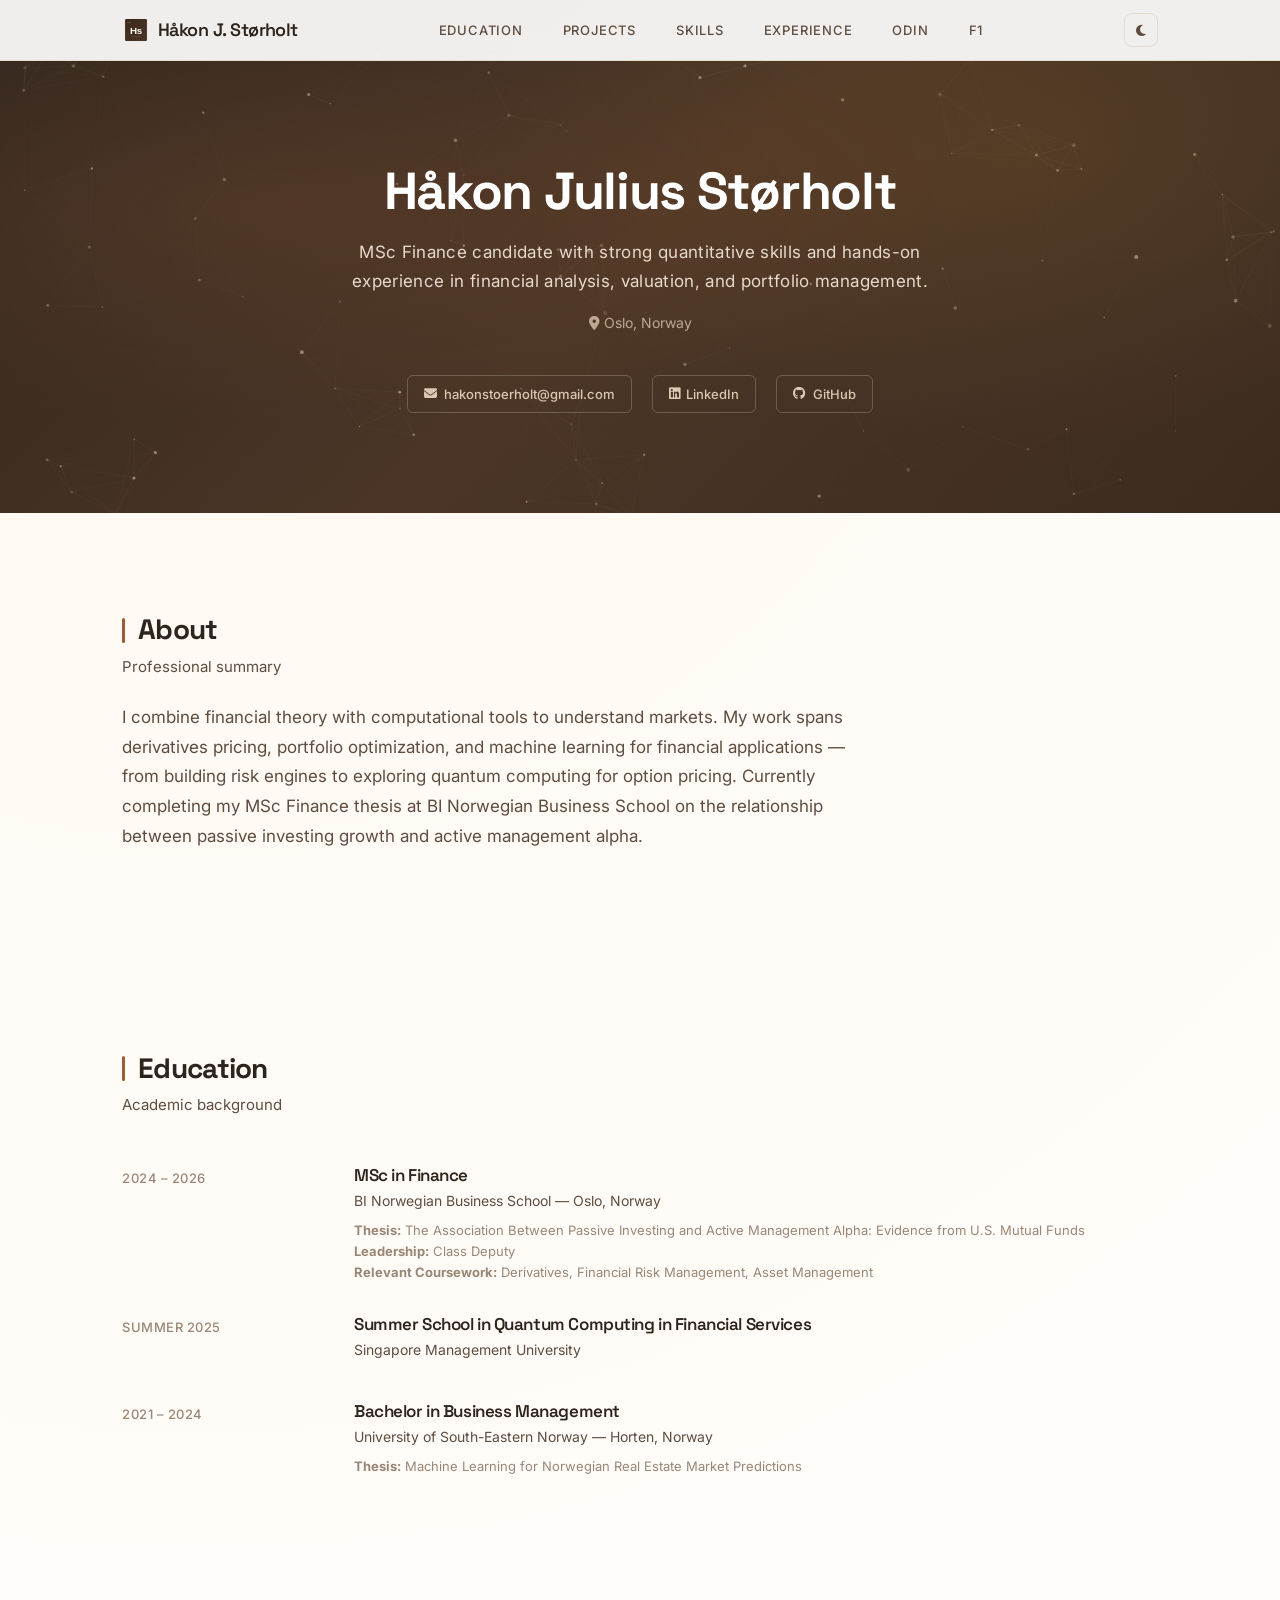
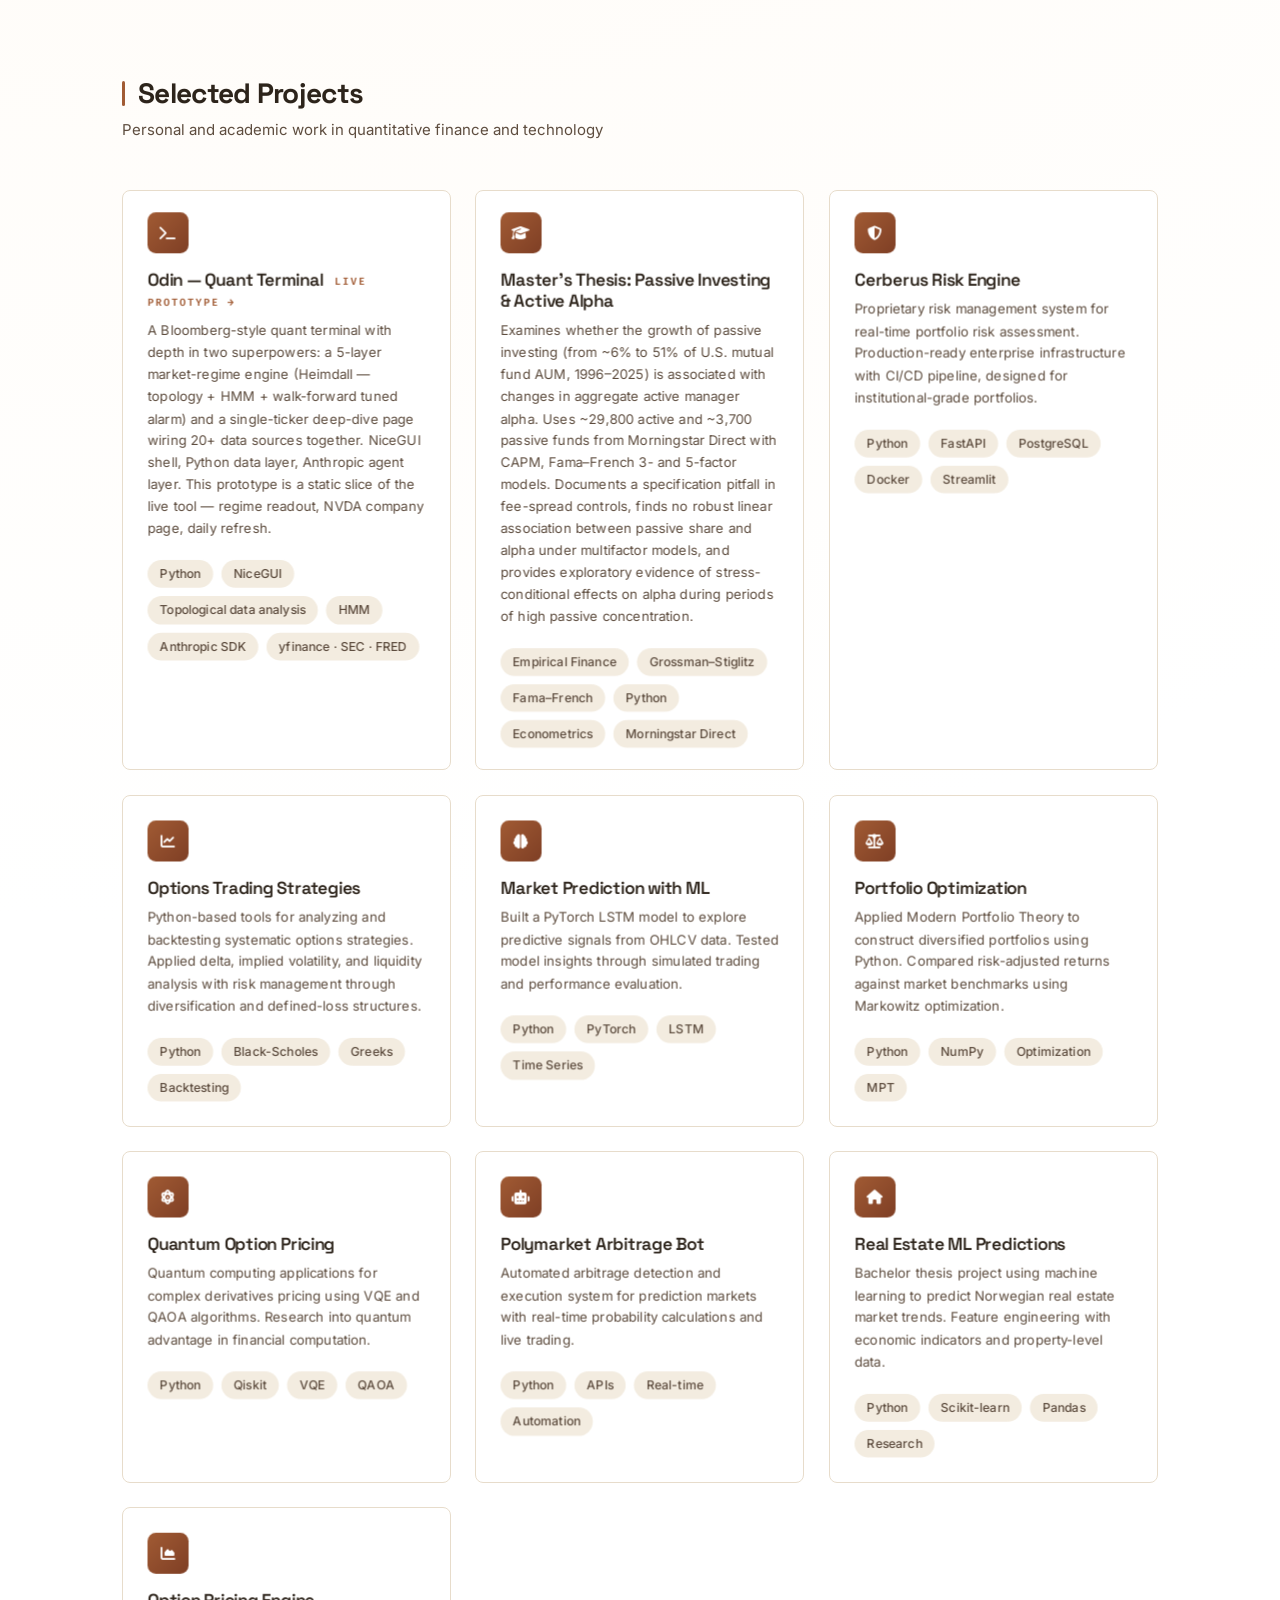
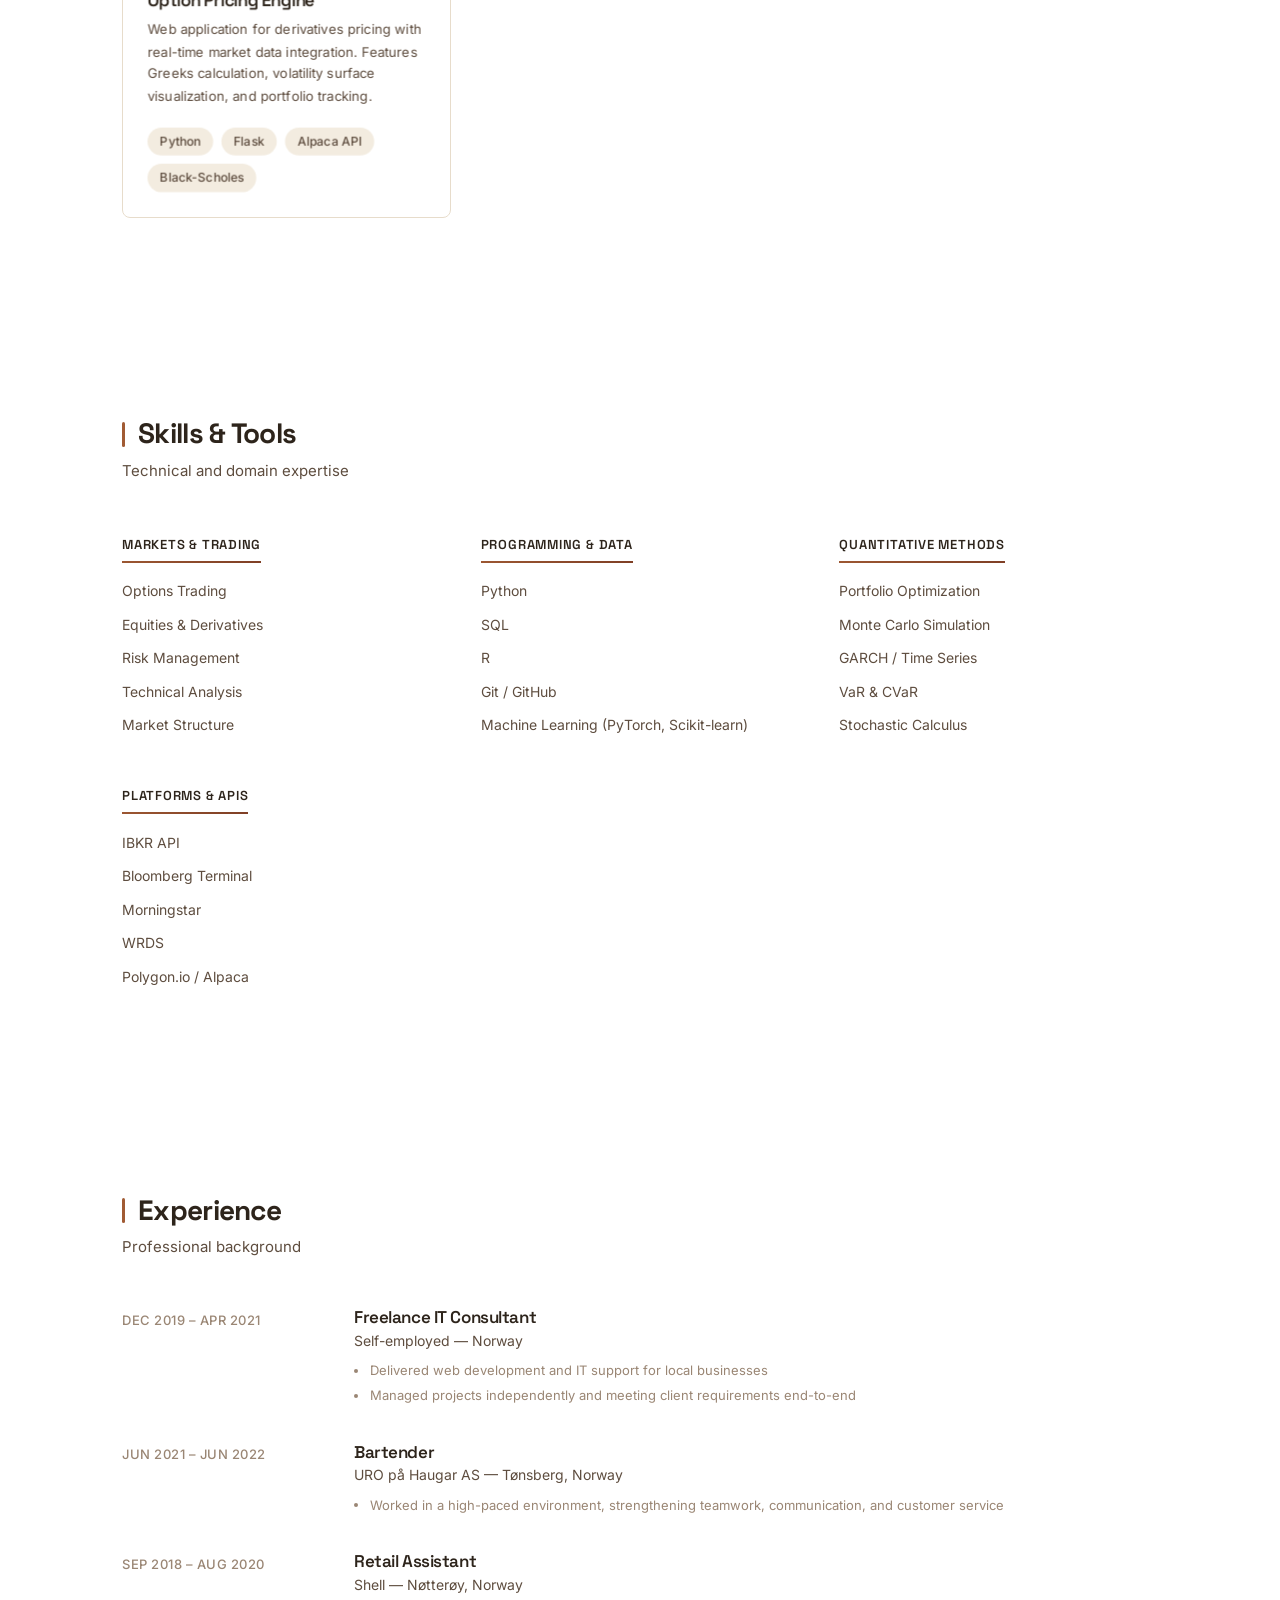
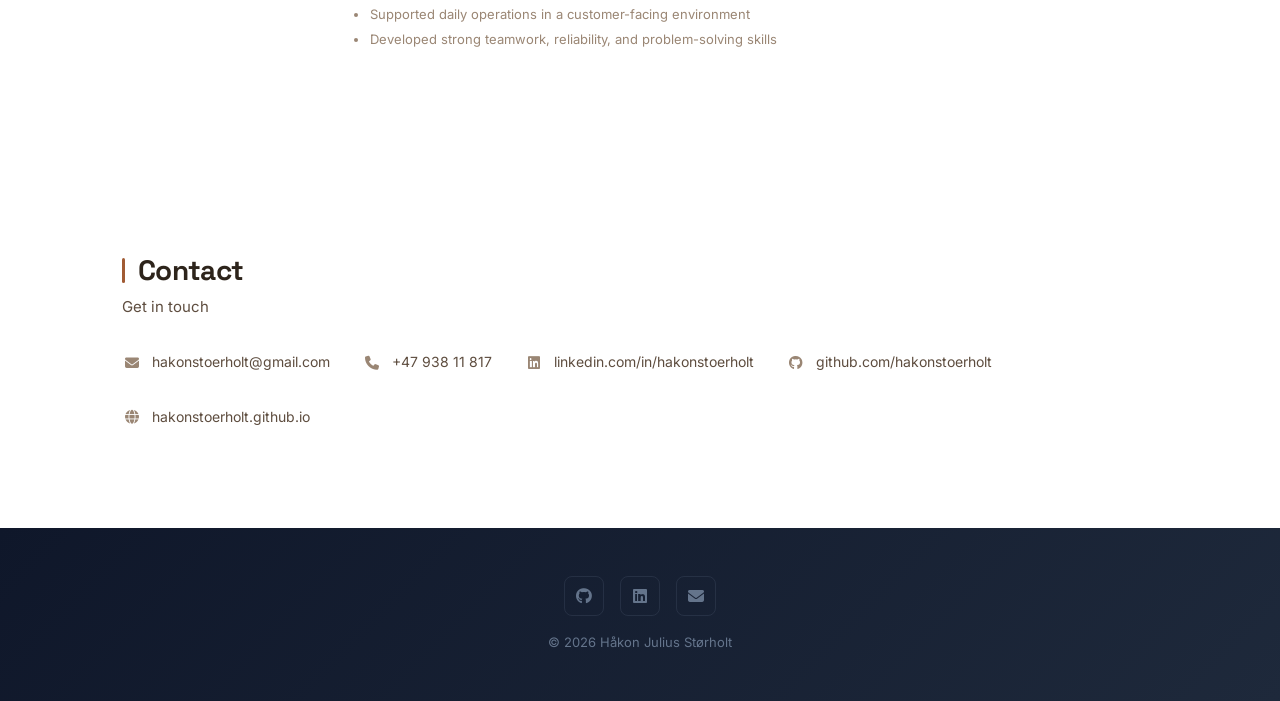
==== commit a6eecb3d: "odin: terminal prototype — landing + REG + CO (NVDA) + refresh workflow" ====
--- a/index.html
+++ b/index.html
@@ -38,6 +38,7 @@
                     <li><a href="#projects" class="nav-link">Projects</a></li>
                     <li><a href="#skills" class="nav-link">Skills</a></li>
                     <li><a href="#experience" class="nav-link">Experience</a></li>
+                    <li><a href="odin/" class="nav-link">Odin</a></li>
                     <li><a href="f1/" class="nav-link">F1</a></li>
                 </ul>
             </nav>
@@ -122,6 +123,20 @@
             <h2 class="section-title">Selected Projects</h2>
             <p class="section-subtitle">Personal and academic work in quantitative finance and technology</p>
             <div class="projects-grid">
+                <a href="odin/" class="project-card animate-in" style="text-decoration: none; color: inherit; display: block;">
+                    <div class="project-icon"><i class="fas fa-terminal"></i></div>
+                    <h3>Odin — Quant Terminal <span style="font-family:'Fira Code',monospace;font-size:0.625rem;color:var(--accent);letter-spacing:0.18em;margin-left:0.5rem;vertical-align:middle;">LIVE PROTOTYPE →</span></h3>
+                    <p>A Bloomberg-style quant terminal with depth in two superpowers: a 5-layer market-regime engine (Heimdall — topology + HMM + walk-forward tuned alarm) and a single-ticker deep-dive page wiring 20+ data sources together. NiceGUI shell, Python data layer, Anthropic agent layer. This prototype is a static slice of the live tool — regime readout, NVDA company page, daily refresh.</p>
+                    <div class="project-tags">
+                        <span class="tag">Python</span>
+                        <span class="tag">NiceGUI</span>
+                        <span class="tag">Topological data analysis</span>
+                        <span class="tag">HMM</span>
+                        <span class="tag">Anthropic SDK</span>
+                        <span class="tag">yfinance · SEC · FRED</span>
+                    </div>
+                </a>
+
                 <div class="project-card animate-in">
                     <div class="project-icon"><i class="fas fa-graduation-cap"></i></div>
                     <h3>Master's Thesis: Passive Investing & Active Alpha</h3>
--- a/styles.css
+++ b/styles.css
@@ -1066,44 +1066,94 @@
 .archive-row .verdict.miss { background: rgba(220,38,38,0.12); color: #b91c1c; }
 .archive-row .verdict.pending { background: var(--accent-light); color: var(--accent); }
 
-/* ---- Inline SVG win/podium chart ---- */
-.winprob-chart {
-    width: 100%;
-    font-family: 'Inter', sans-serif;
-}
-.winprob-chart .row-label {
-    font-size: 0.8125rem;
-    font-weight: 600;
-    fill: var(--text-primary);
-}
-.winprob-chart .row-team {
+/* ---- Championship: car on a track ---- */
+.champ-row {
+    display: grid;
+    grid-template-columns: 28px minmax(120px, 1fr) minmax(200px, 2.4fr) 56px;
+    align-items: center;
+    gap: 0.85rem;
+    padding: 0.65rem 0;
+    border-bottom: 1px solid var(--border);
+}
+.champ-row:last-child { border-bottom: none; }
+.champ-rank {
+    font-size: 0.75rem;
+    font-weight: 700;
+    color: var(--text-muted);
+    text-align: center;
+}
+.champ-info .champ-name {
+    font-size: 0.8125rem;
+    font-weight: 600;
+    color: var(--text-primary);
+    line-height: 1.3;
+}
+.champ-info .champ-team {
     font-size: 0.6875rem;
-    fill: var(--text-muted);
+    color: var(--text-muted);
     text-transform: uppercase;
     letter-spacing: 0.04em;
 }
-.winprob-chart .axis-tick {
-    font-size: 0.6875rem;
-    fill: var(--text-muted);
-}
-.winprob-chart .axis-line {
-    stroke: var(--border);
-    stroke-width: 1;
-    stroke-dasharray: 2 3;
-}
-.winprob-chart .bar-podium {
-    opacity: 0.28;
-    transition: width 1.1s cubic-bezier(0.25,0.46,0.45,0.94);
-}
-.winprob-chart .bar-win {
-    transition: width 1s cubic-bezier(0.25,0.46,0.45,0.94);
-}
-.winprob-chart .pct-label {
-    font-size: 0.75rem;
+.champ-track {
+    position: relative;
+    height: 22px;
+    background: linear-gradient(to right, var(--border) 0%, var(--border) 100%);
+    background-size: 100% 1px;
+    background-position: center;
+    background-repeat: no-repeat;
+}
+.champ-track::before {
+    content: '';
+    position: absolute;
+    inset: 0;
+    border-top: 1px dashed var(--border);
+    top: 50%;
+}
+.champ-track-finish {
+    position: absolute;
+    right: 0;
+    top: -2px;
+    bottom: -2px;
+    width: 6px;
+    background-image: repeating-linear-gradient(
+        45deg,
+        var(--text-muted) 0 3px,
+        transparent 3px 6px
+    );
+    opacity: 0.55;
+}
+.champ-car {
+    position: absolute;
+    top: 50%;
+    transform: translate(-50%, -50%);
+    width: 36px;
+    height: 16px;
+    transition: left 1.4s cubic-bezier(0.34, 1.2, 0.5, 1);
+    will-change: left;
+}
+.champ-car .f1-car-svg {
+    width: 100%;
+    height: 100%;
+    display: block;
+    filter: drop-shadow(0 1px 2px rgba(0,0,0,0.25));
+}
+.champ-pct {
+    font-size: 0.8125rem;
     font-weight: 700;
-    fill: var(--text-primary);
-}
-.winprob-chart .legend-text {
-    font-size: 0.75rem;
-    fill: var(--text-secondary);
-}
+    color: var(--accent);
+    text-align: right;
+    font-variant-numeric: tabular-nums;
+}
+@media (max-width: 640px) {
+    .champ-row {
+        grid-template-columns: 22px 1fr 52px;
+        grid-template-areas:
+            "rank info pct"
+            ".    track track";
+        row-gap: 0.4rem;
+    }
+    .champ-rank { grid-area: rank; }
+    .champ-info { grid-area: info; }
+    .champ-track { grid-area: track; }
+    .champ-pct  { grid-area: pct; }
+}
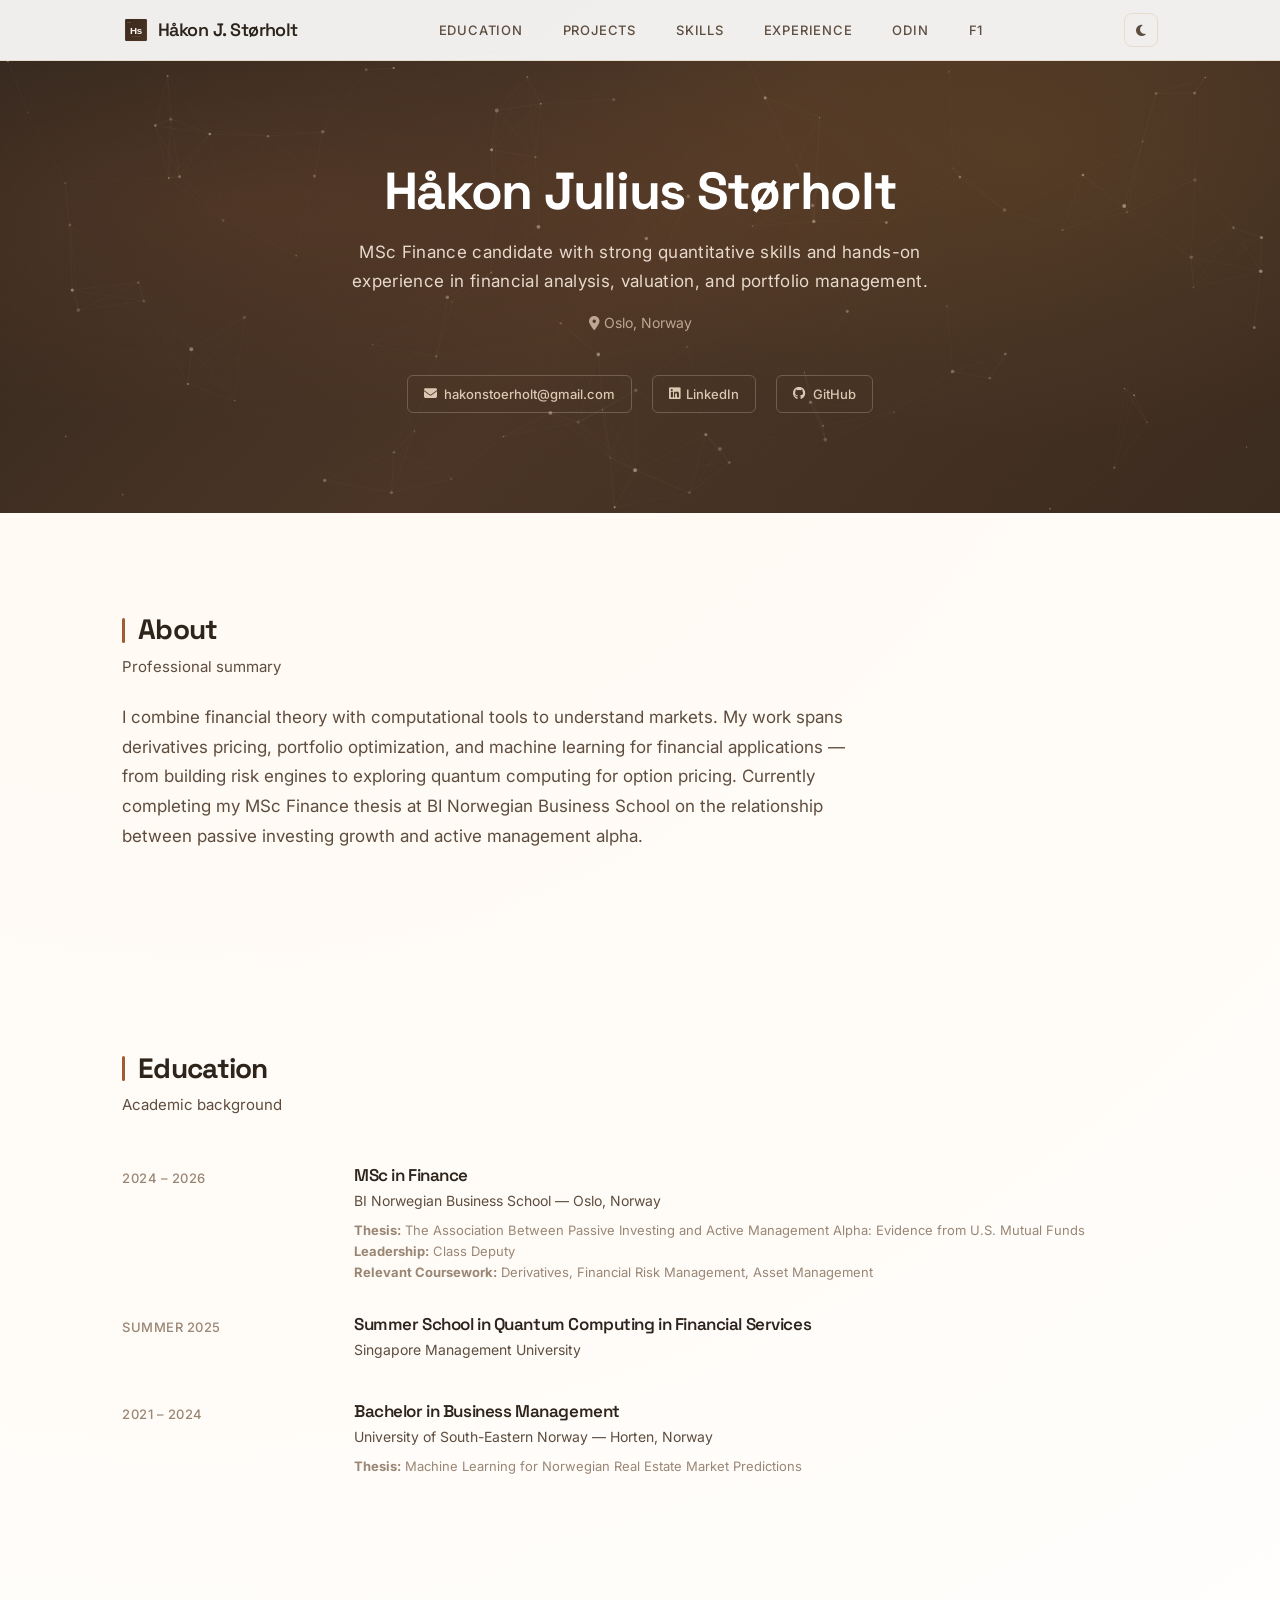
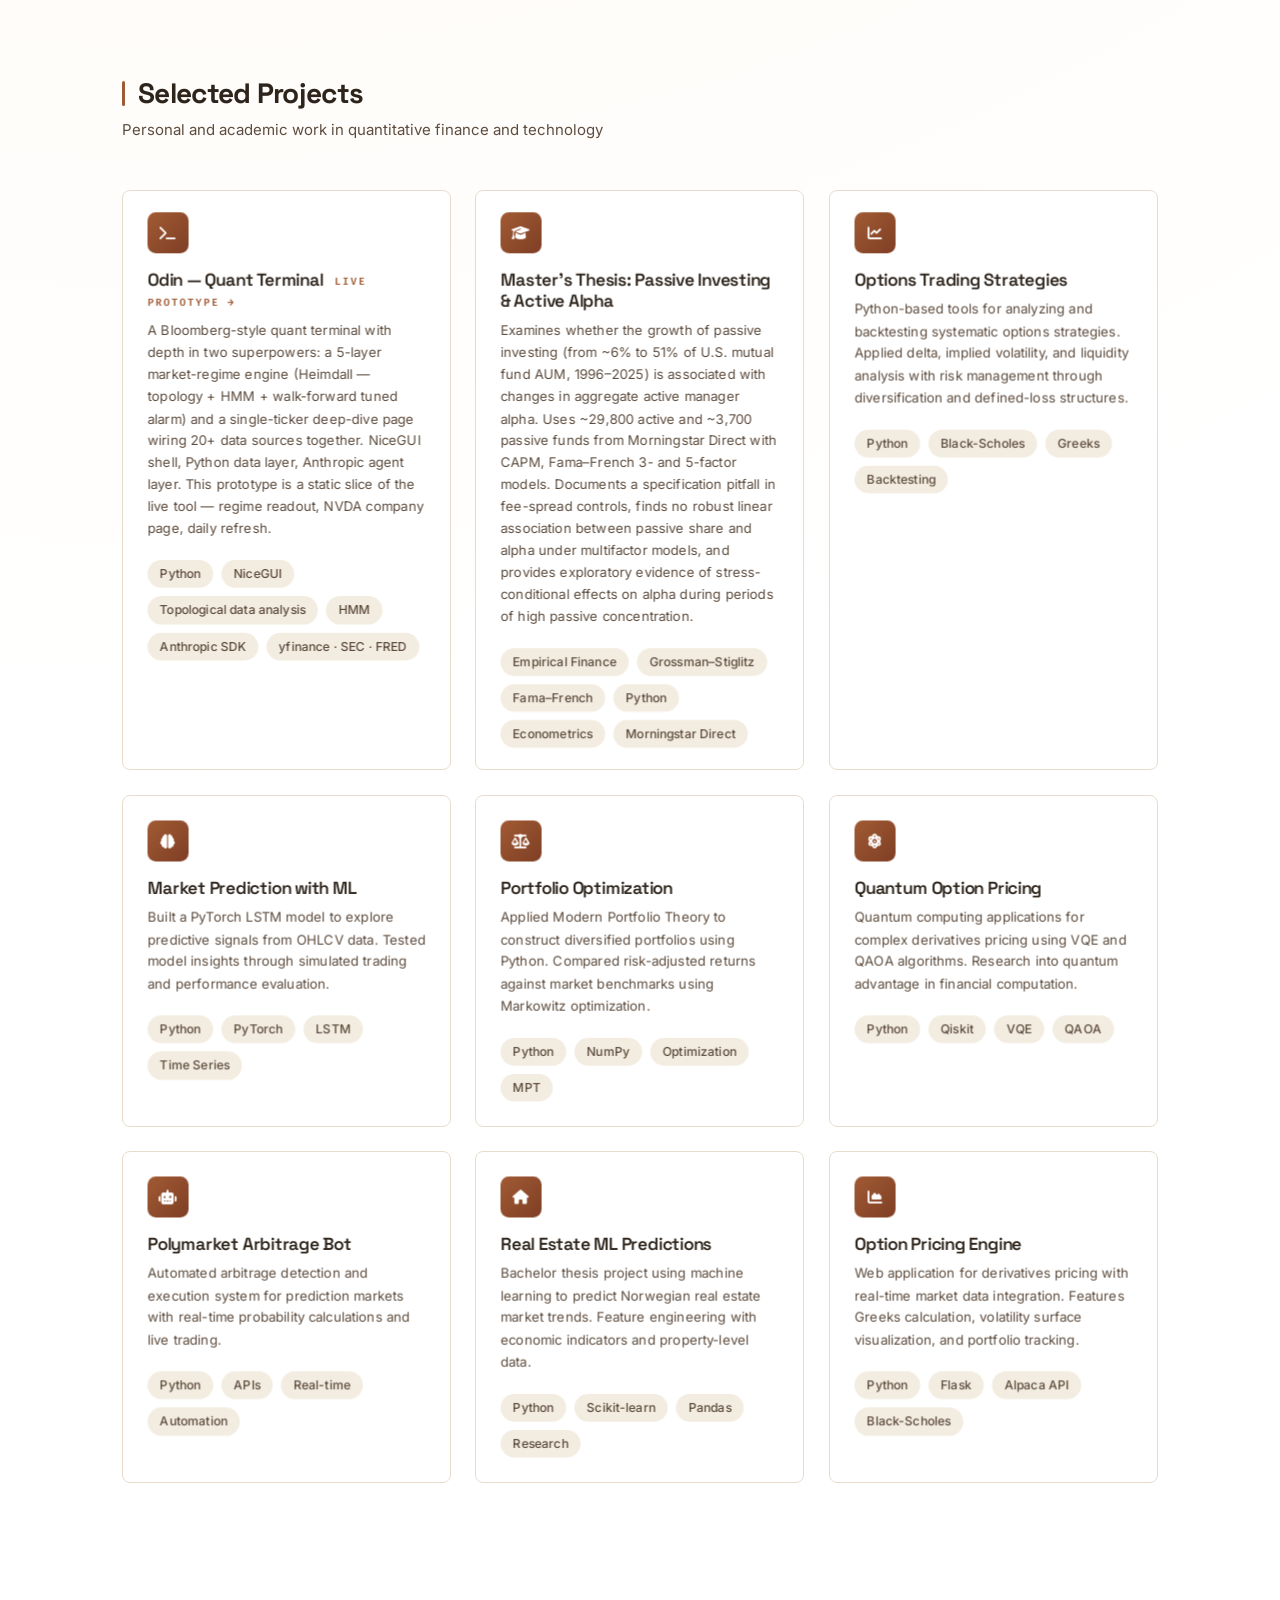
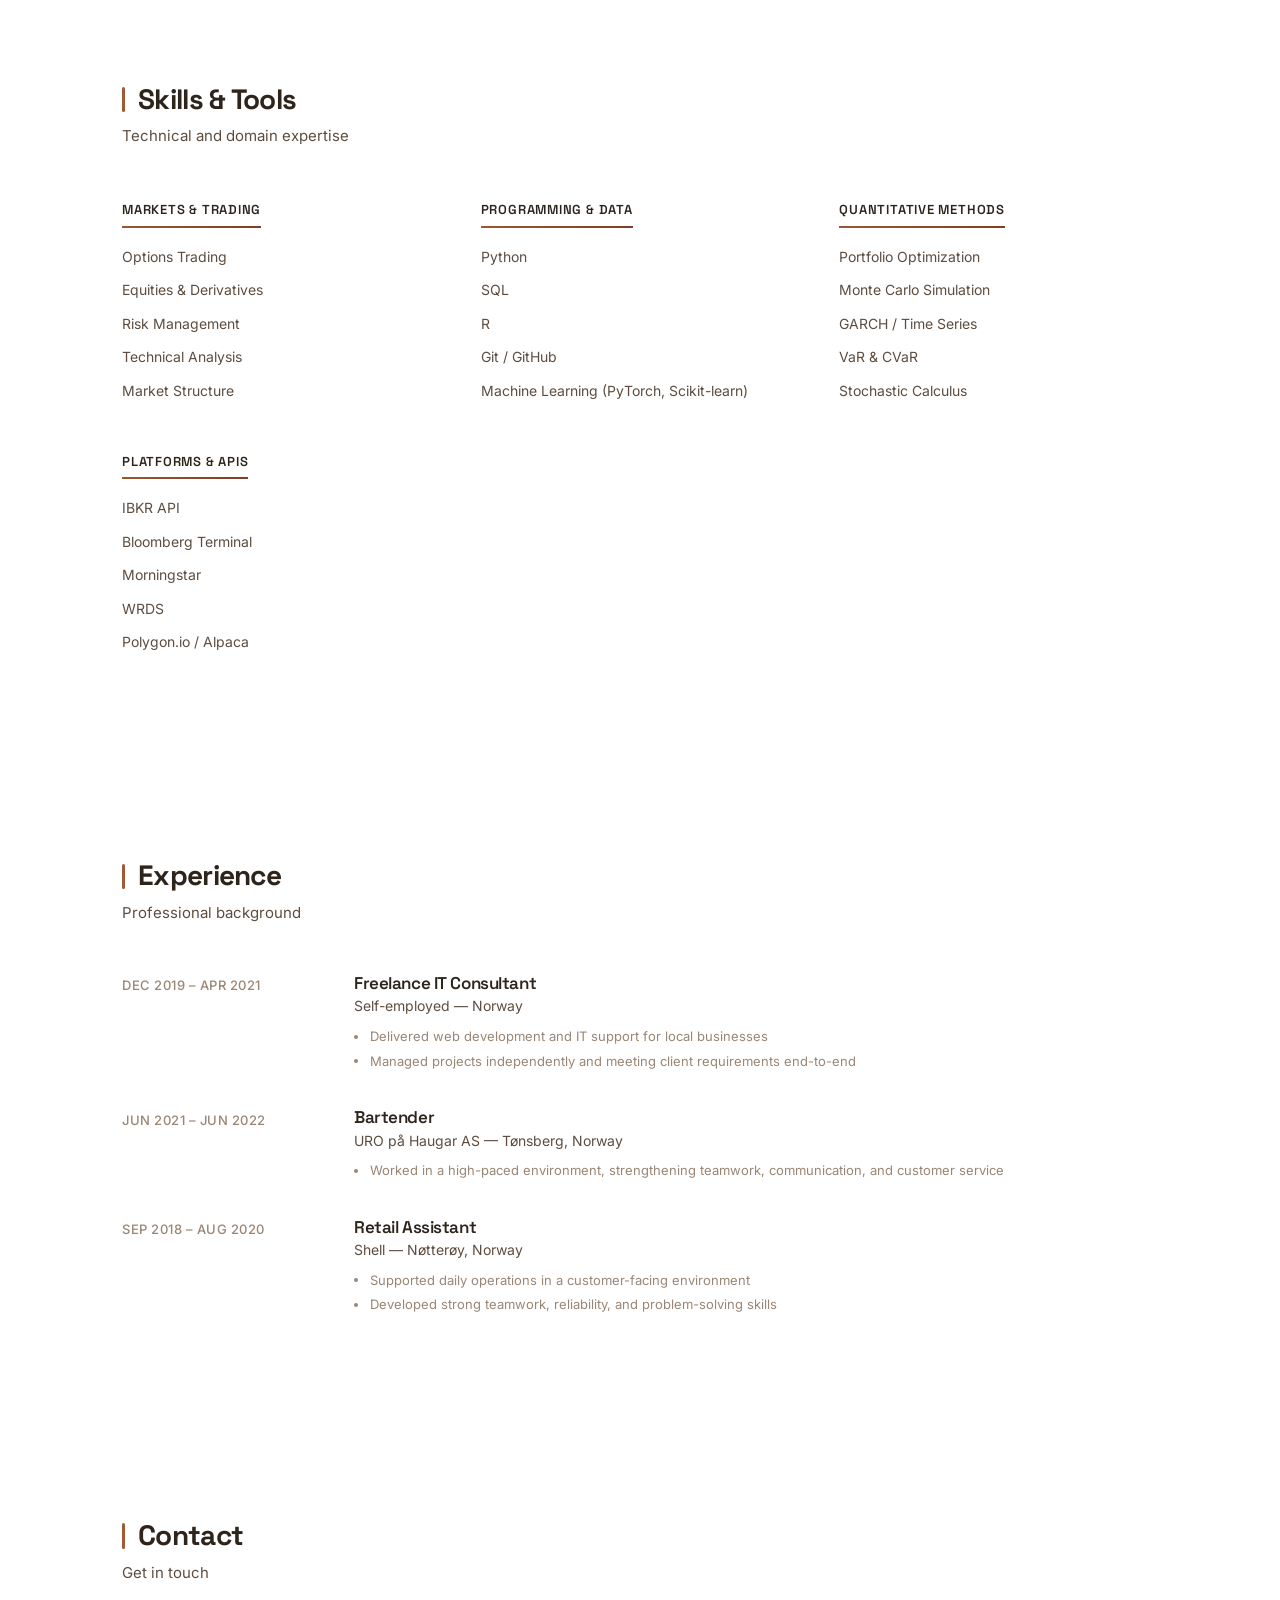
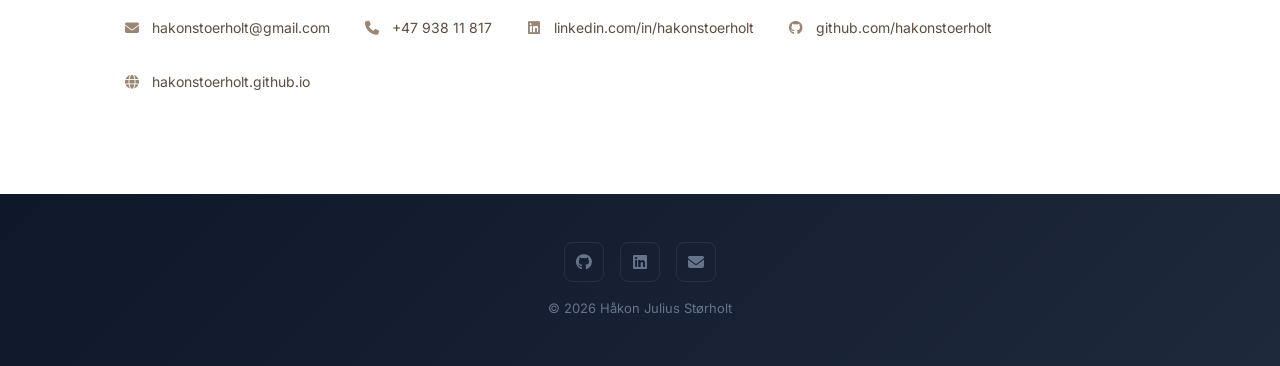
==== commit b255c67b: "projects: remove Cerberus Risk Engine card" ====
--- a/index.html
+++ b/index.html
@@ -152,19 +152,6 @@
                 </div>
 
                 <div class="project-card animate-in">
-                    <div class="project-icon"><i class="fas fa-shield-alt"></i></div>
-                    <h3>Cerberus Risk Engine</h3>
-                    <p>Proprietary risk management system for real-time portfolio risk assessment. Production-ready enterprise infrastructure with CI/CD pipeline, designed for institutional-grade portfolios.</p>
-                    <div class="project-tags">
-                        <span class="tag">Python</span>
-                        <span class="tag">FastAPI</span>
-                        <span class="tag">PostgreSQL</span>
-                        <span class="tag">Docker</span>
-                        <span class="tag">Streamlit</span>
-                    </div>
-                </div>
-
-                <div class="project-card animate-in">
                     <div class="project-icon"><i class="fas fa-chart-line"></i></div>
                     <h3>Options Trading Strategies</h3>
                     <p>Python-based tools for analyzing and backtesting systematic options strategies. Applied delta, implied volatility, and liquidity analysis with risk management through diversification and defined-loss structures.</p>
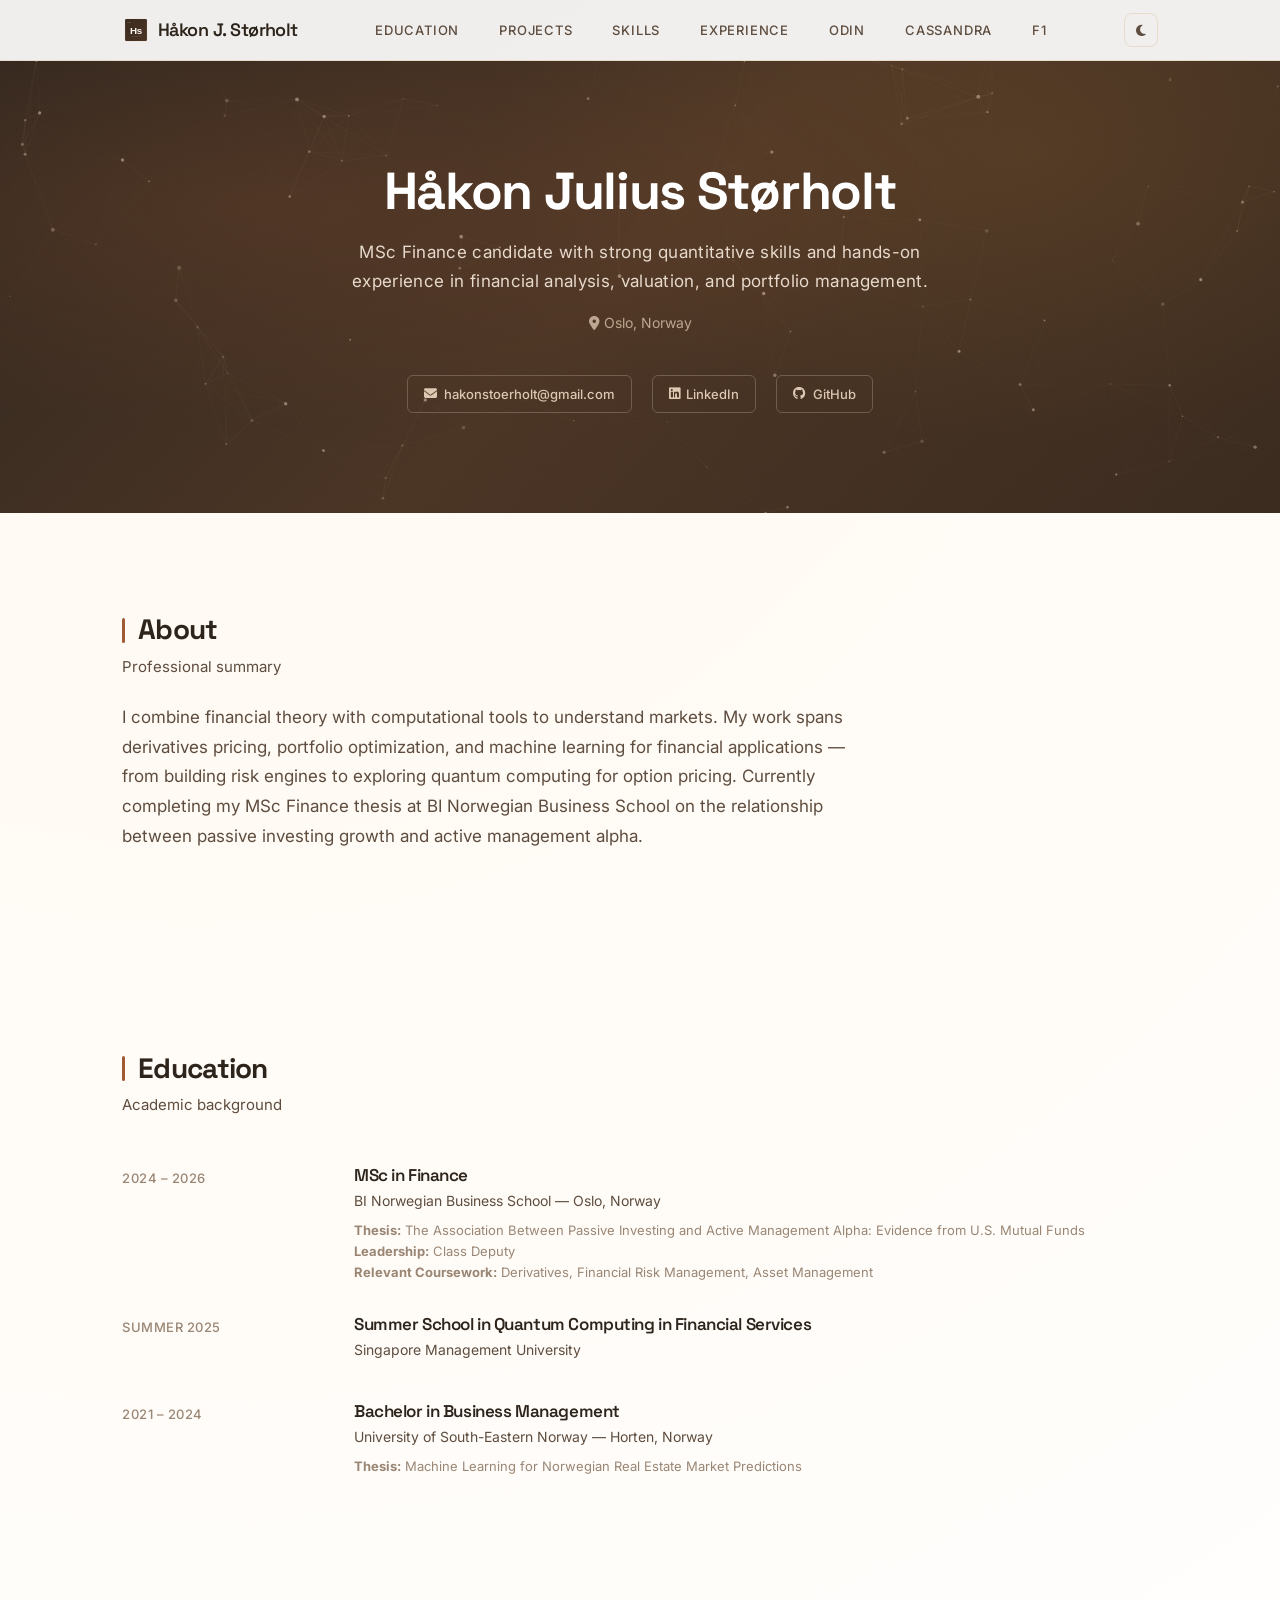
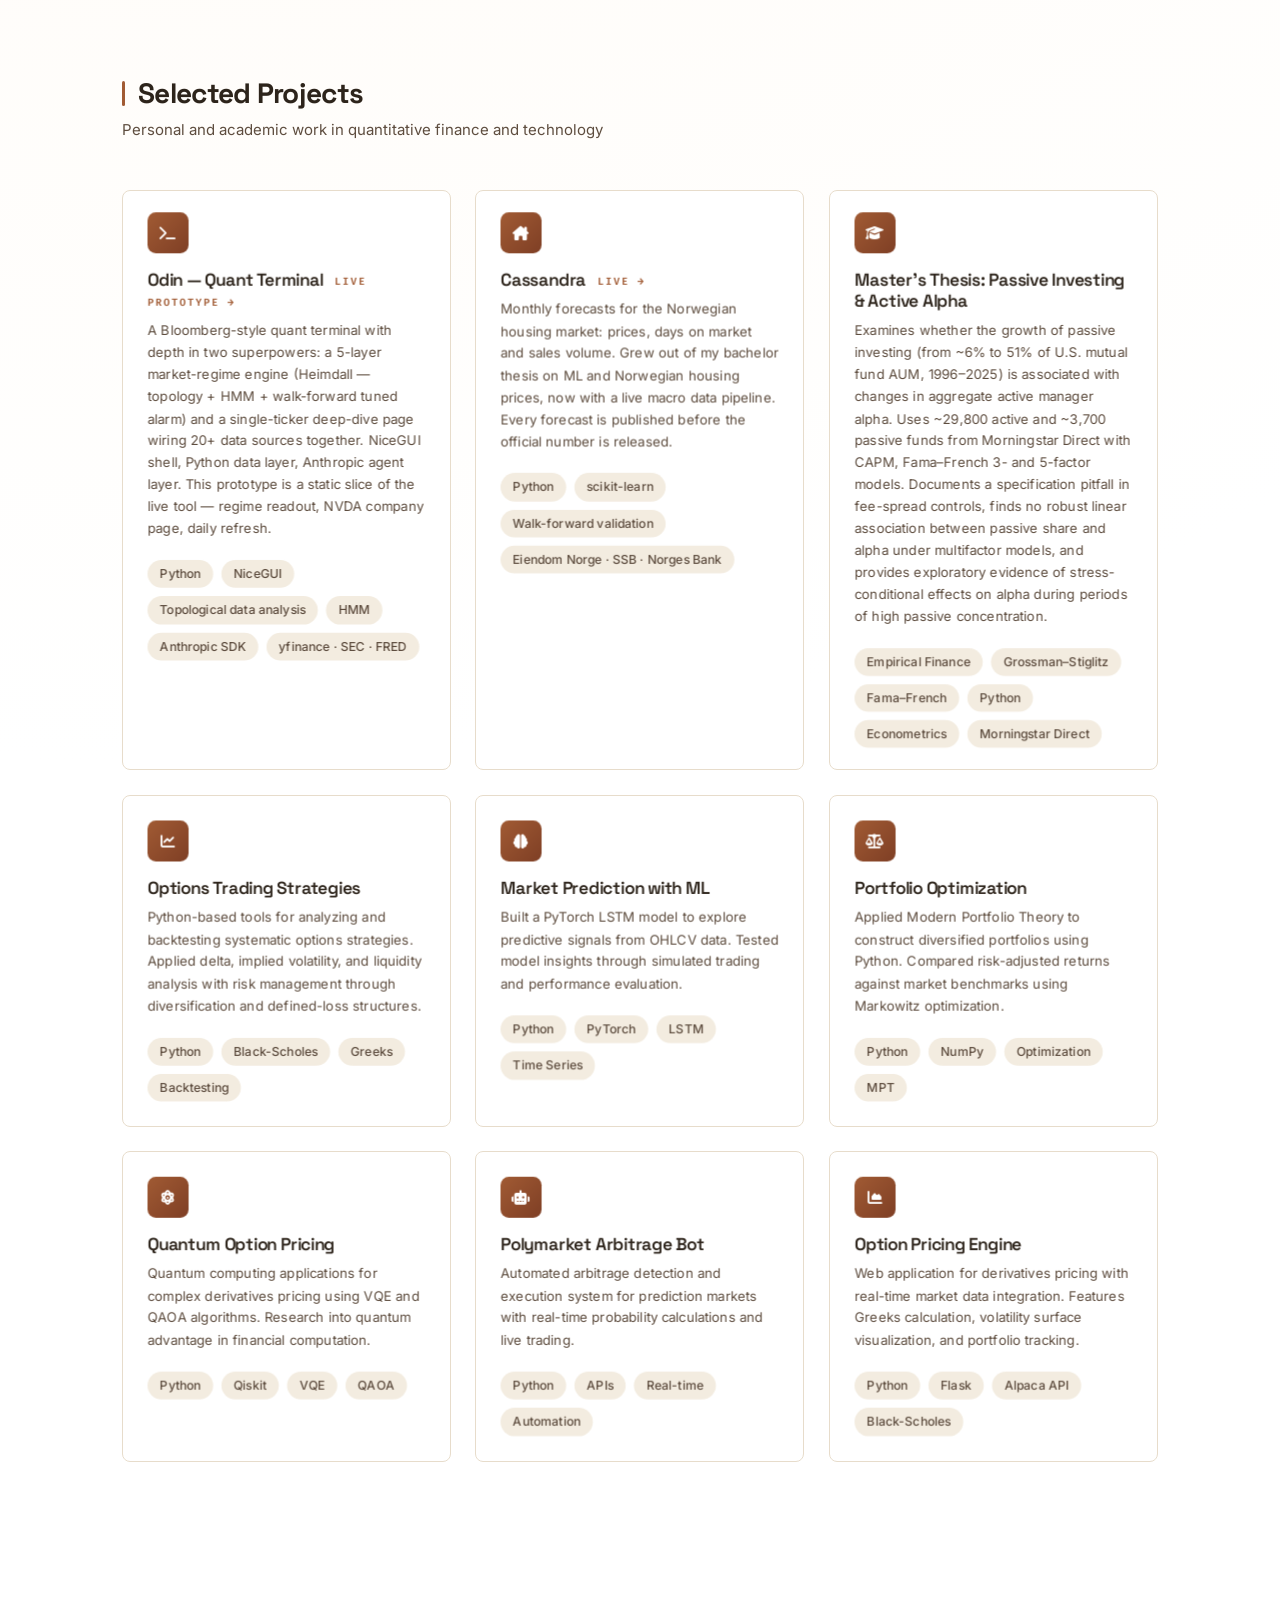
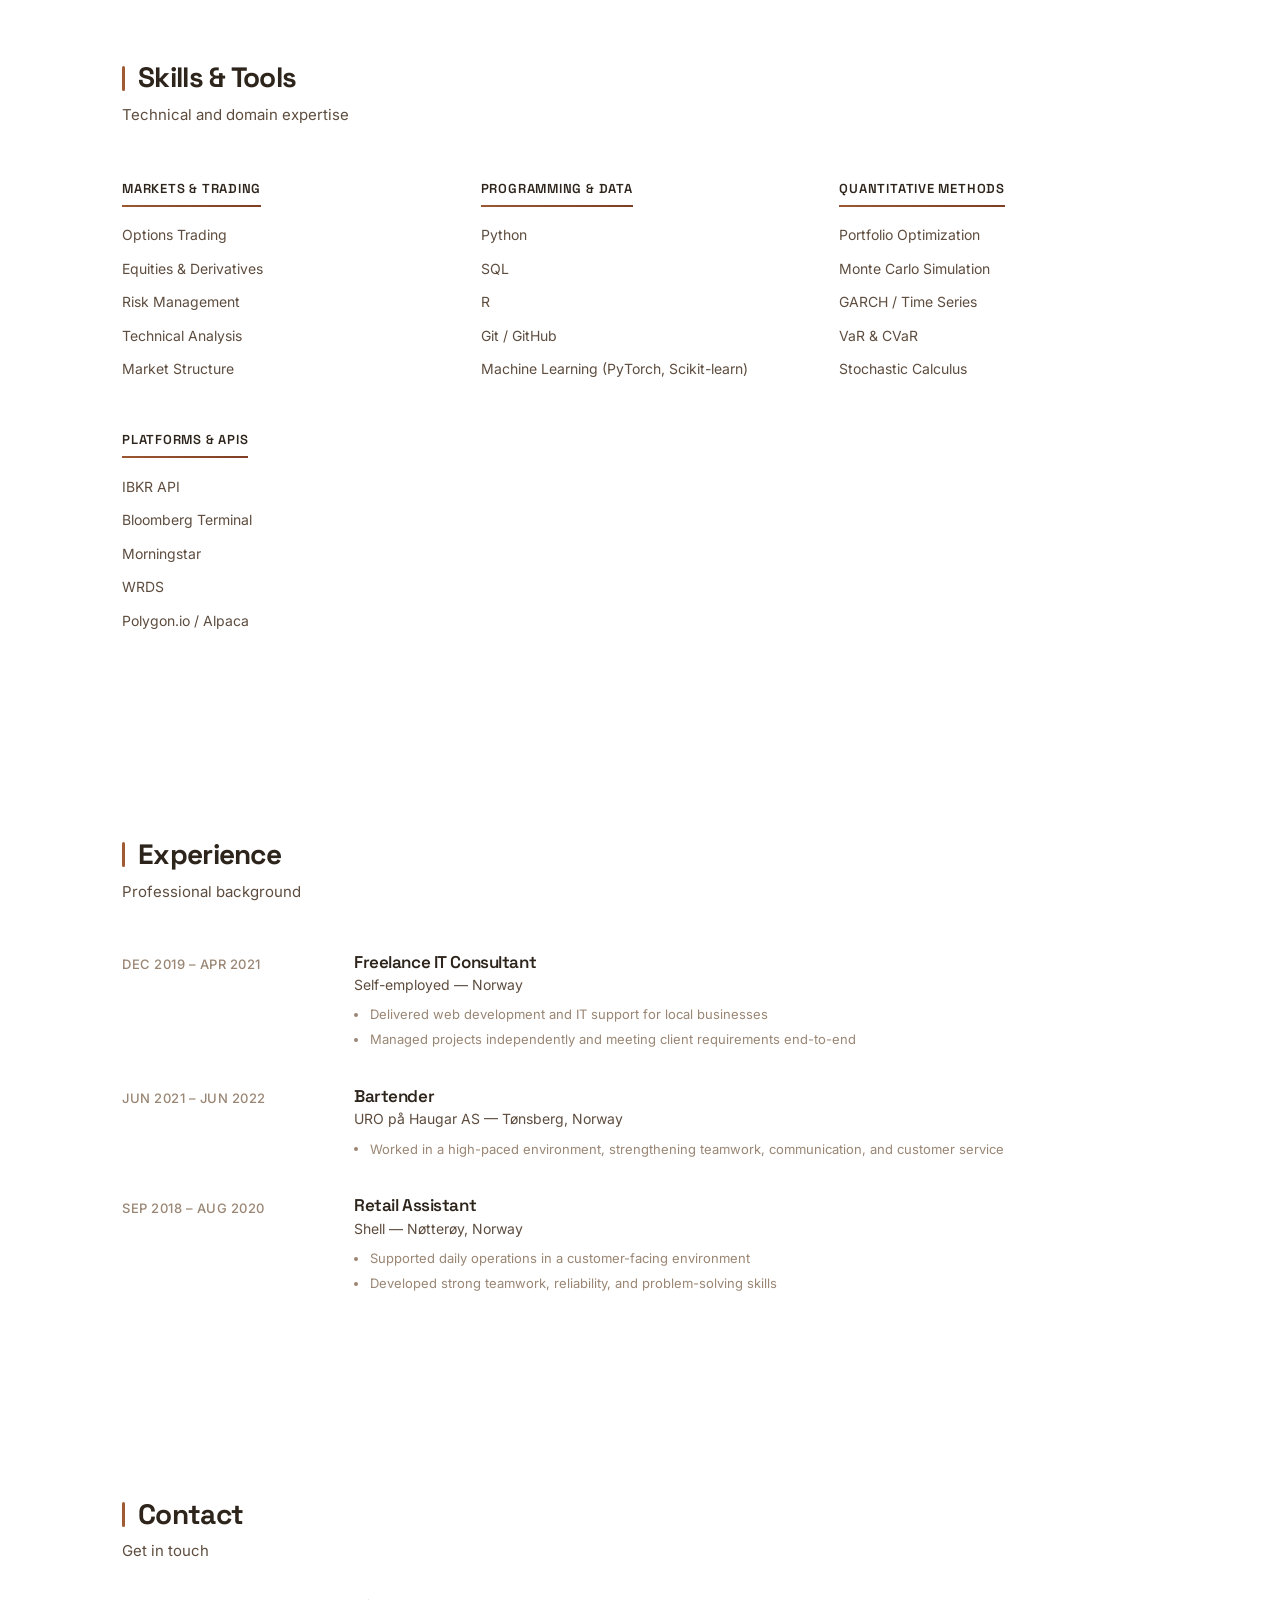
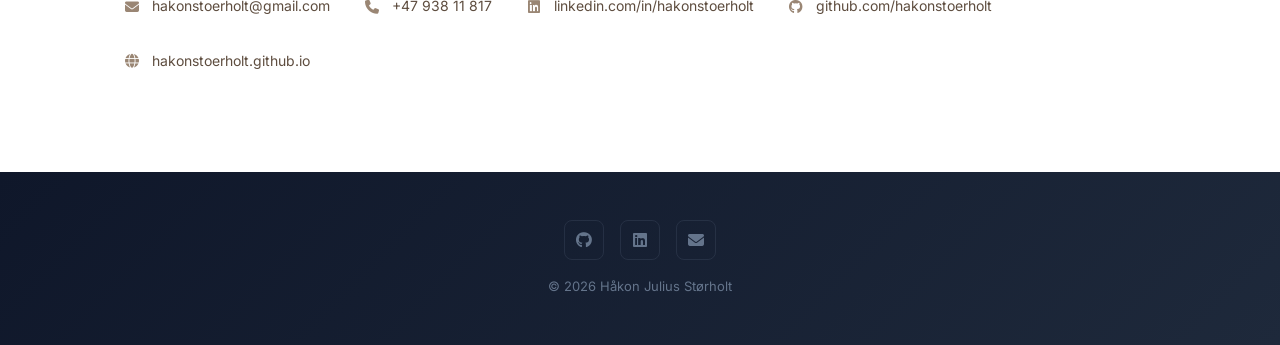
==== commit 56c802cd: "cassandra: launch housing forecast page" ====
--- a/index.html
+++ b/index.html
@@ -39,6 +39,7 @@
                     <li><a href="#skills" class="nav-link">Skills</a></li>
                     <li><a href="#experience" class="nav-link">Experience</a></li>
                     <li><a href="odin/" class="nav-link">Odin</a></li>
+                    <li><a href="cassandra/" class="nav-link">Cassandra</a></li>
                     <li><a href="f1/" class="nav-link">F1</a></li>
                 </ul>
             </nav>
@@ -137,6 +138,18 @@
                     </div>
                 </a>
 
+                <a href="cassandra/" class="project-card animate-in" style="text-decoration: none; color: inherit; display: block;">
+                    <div class="project-icon"><i class="fas fa-house-chimney"></i></div>
+                    <h3>Cassandra <span style="font-family:'Fira Code',monospace;font-size:0.625rem;color:var(--accent);letter-spacing:0.18em;margin-left:0.5rem;vertical-align:middle;">LIVE →</span></h3>
+                    <p>Monthly forecasts for the Norwegian housing market: prices, days on market and sales volume. Grew out of my bachelor thesis on ML and Norwegian housing prices, now with a live macro data pipeline. Every forecast is published before the official number is released.</p>
+                    <div class="project-tags">
+                        <span class="tag">Python</span>
+                        <span class="tag">scikit-learn</span>
+                        <span class="tag">Walk-forward validation</span>
+                        <span class="tag">Eiendom Norge · SSB · Norges Bank</span>
+                    </div>
+                </a>
+
                 <div class="project-card animate-in">
                     <div class="project-icon"><i class="fas fa-graduation-cap"></i></div>
                     <h3>Master's Thesis: Passive Investing & Active Alpha</h3>
@@ -208,18 +221,6 @@
                         <span class="tag">APIs</span>
                         <span class="tag">Real-time</span>
                         <span class="tag">Automation</span>
-                    </div>
-                </div>
-
-                <div class="project-card animate-in">
-                    <div class="project-icon"><i class="fas fa-home"></i></div>
-                    <h3>Real Estate ML Predictions</h3>
-                    <p>Bachelor thesis project using machine learning to predict Norwegian real estate market trends. Feature engineering with economic indicators and property-level data.</p>
-                    <div class="project-tags">
-                        <span class="tag">Python</span>
-                        <span class="tag">Scikit-learn</span>
-                        <span class="tag">Pandas</span>
-                        <span class="tag">Research</span>
                     </div>
                 </div>
 
--- a/styles.css
+++ b/styles.css
@@ -924,6 +924,21 @@
         radial-gradient(ellipse 60% 80% at 80% 30%, rgba(193,132,51,0.12) 0%, transparent 70%);
     pointer-events: none;
 }
+.f1-eyebrow {
+    position: relative;
+    z-index: 2;
+    margin: 0 0 0.75rem;
+    min-height: 0.85rem;
+    font-family: 'Fira Code', monospace;
+    font-size: 0.75rem;
+    font-weight: 500;
+    letter-spacing: 0.22em;
+    text-transform: uppercase;
+    color: #e89860;
+}
+.f1-eyebrow:empty {
+    margin: 0;
+}
 .f1-hero-mini h1 {
     font-size: 2.25rem;
     color: #ffffff;
@@ -937,6 +952,43 @@
     position: relative;
     z-index: 2;
 }
+
+/* Circuit map — outline of the current race's track, swaps per race.
+   The baked SVGs stroke with currentColor, so this color drives the line. */
+.circuit-map {
+    position: relative;
+    z-index: 2;
+    margin: 2rem auto 0;
+    max-width: 240px;
+    color: #dcc8b2;
+    line-height: 0;
+}
+.circuit-map svg {
+    width: 100%;
+    height: auto;
+    display: block;
+    overflow: visible;
+    filter: drop-shadow(0 6px 18px rgba(212, 131, 74, 0.3));
+    animation: circuit-draw 0.8s ease both;
+}
+@keyframes circuit-draw {
+    from { opacity: 0; transform: translateY(10px); }
+    to   { opacity: 1; transform: translateY(0); }
+}
+.circuit-map-caption {
+    position: relative;
+    z-index: 2;
+    margin: 0.85rem auto 0;
+    font-family: 'Fira Code', monospace;
+    font-size: 0.75rem;
+    letter-spacing: 0.18em;
+    text-transform: uppercase;
+    color: #dcc8b2;
+}
+@media (prefers-reduced-motion: reduce) {
+    .circuit-map svg { animation: none; }
+}
+
 .race-grid-2 {
     display: grid;
     grid-template-columns: minmax(0, 1.3fr) minmax(0, 1fr);
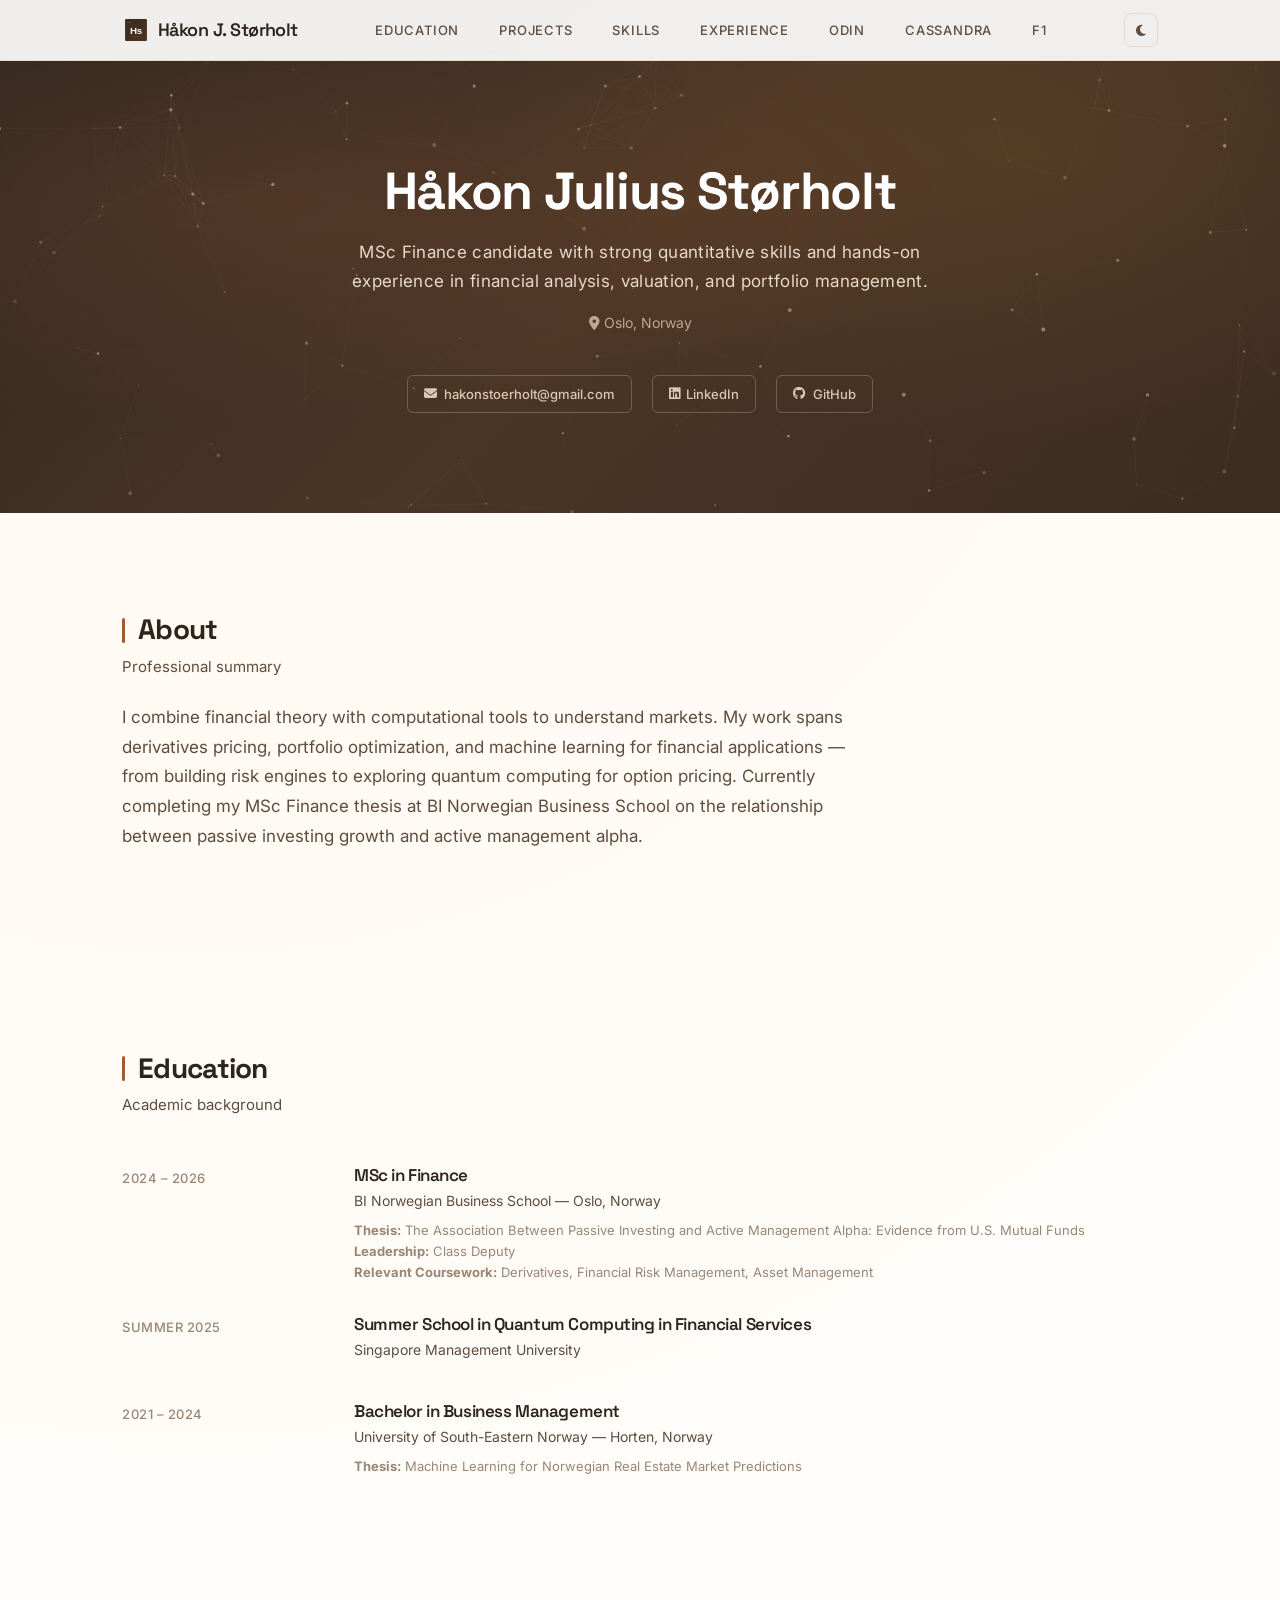
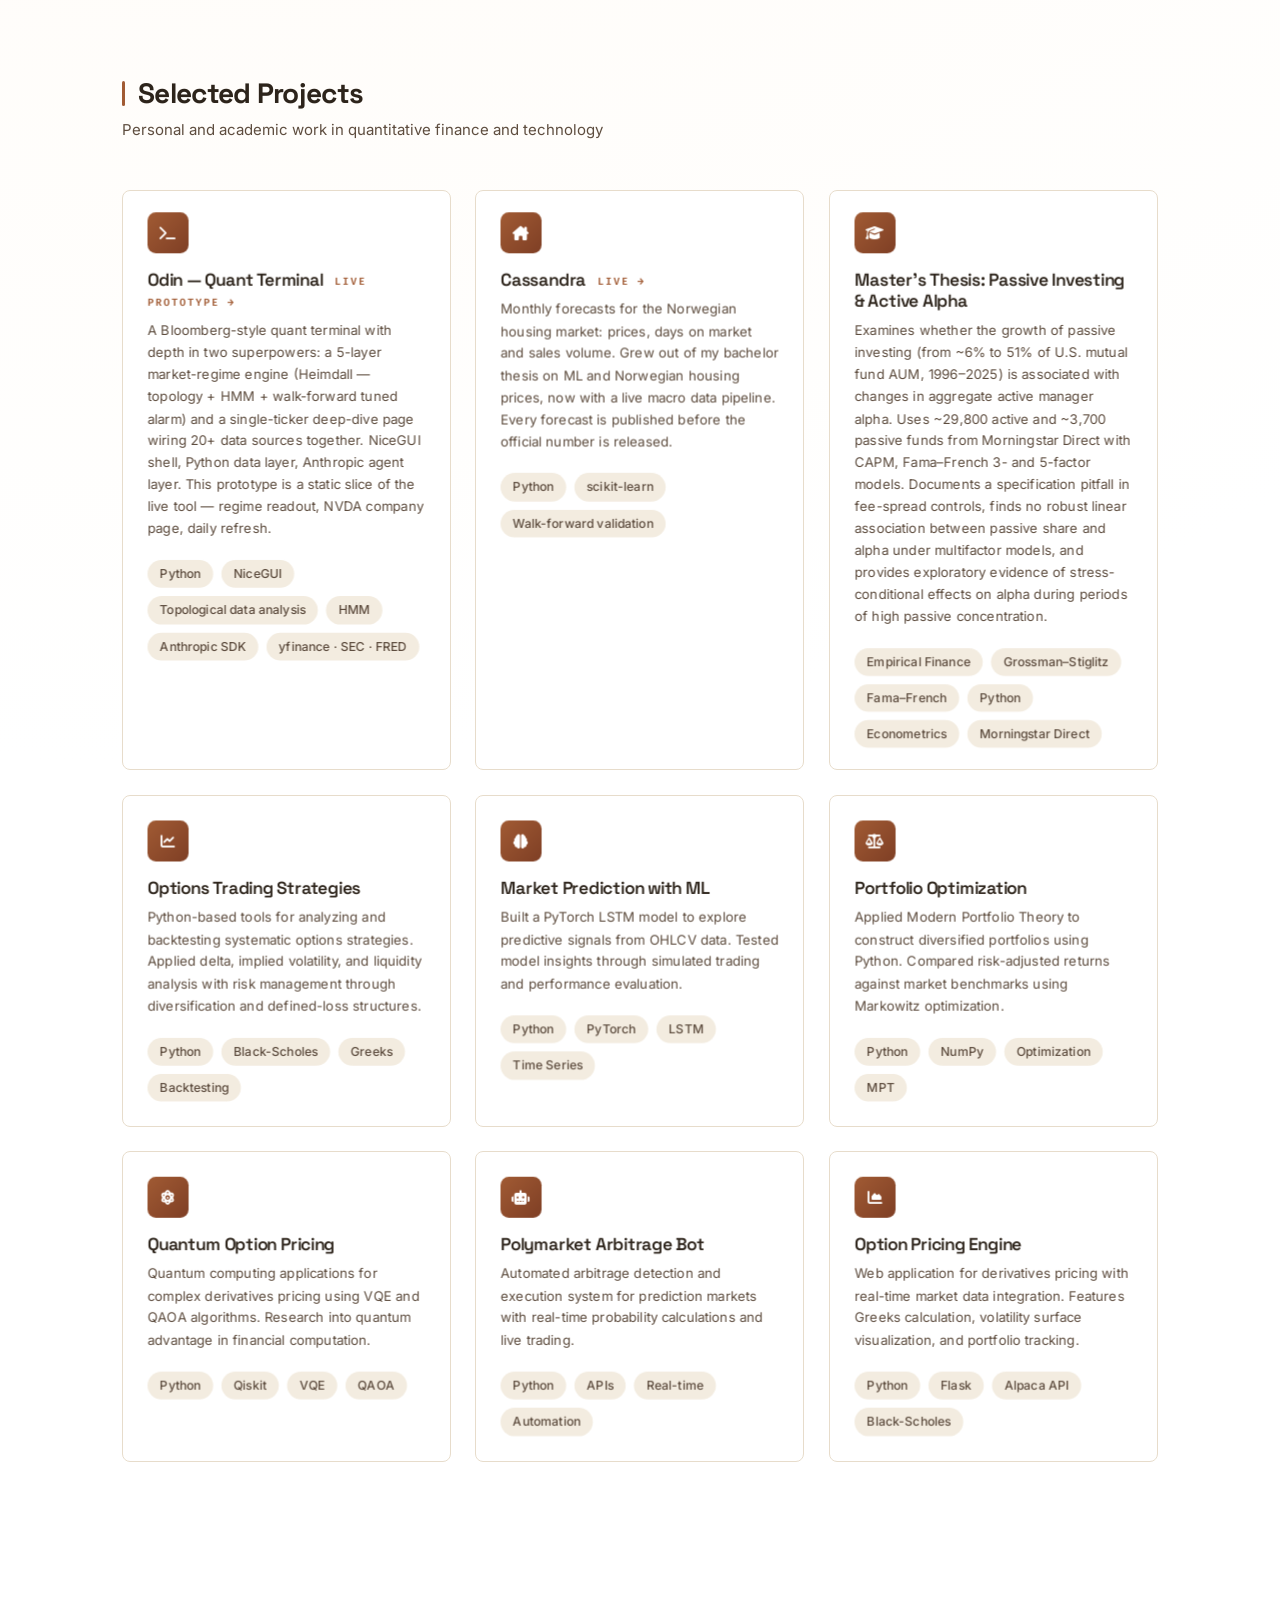
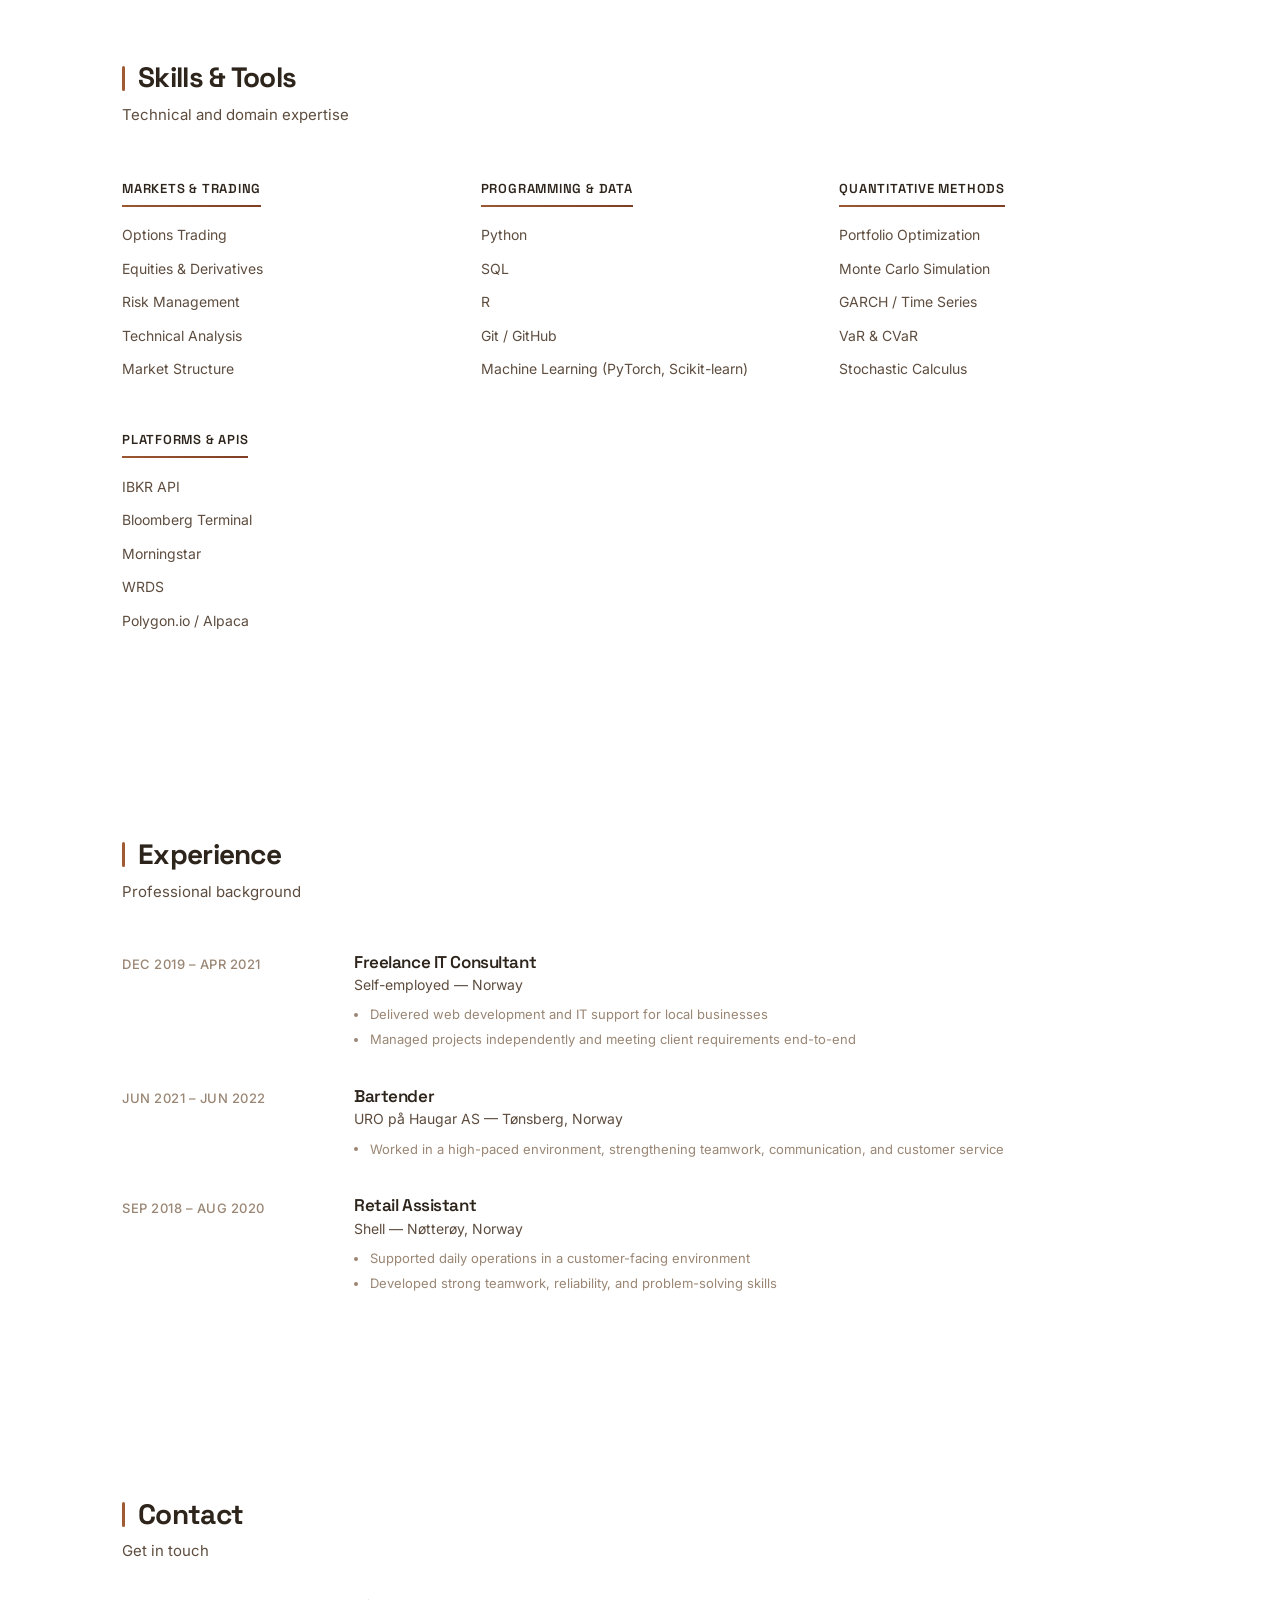
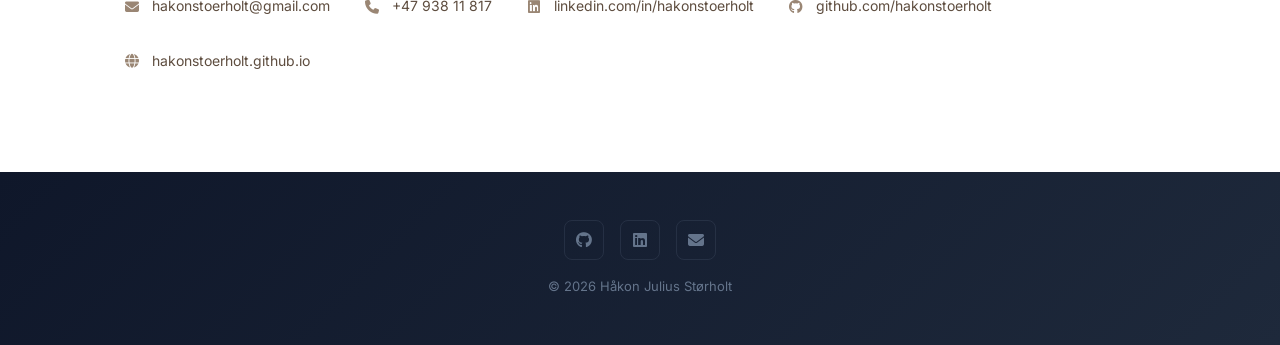
==== commit e32f2e2c: "cassandra: drop data-source mentions, note bachelor thesis origin" ====
--- a/index.html
+++ b/index.html
@@ -146,7 +146,6 @@
                         <span class="tag">Python</span>
                         <span class="tag">scikit-learn</span>
                         <span class="tag">Walk-forward validation</span>
-                        <span class="tag">Eiendom Norge · SSB · Norges Bank</span>
                     </div>
                 </a>
 
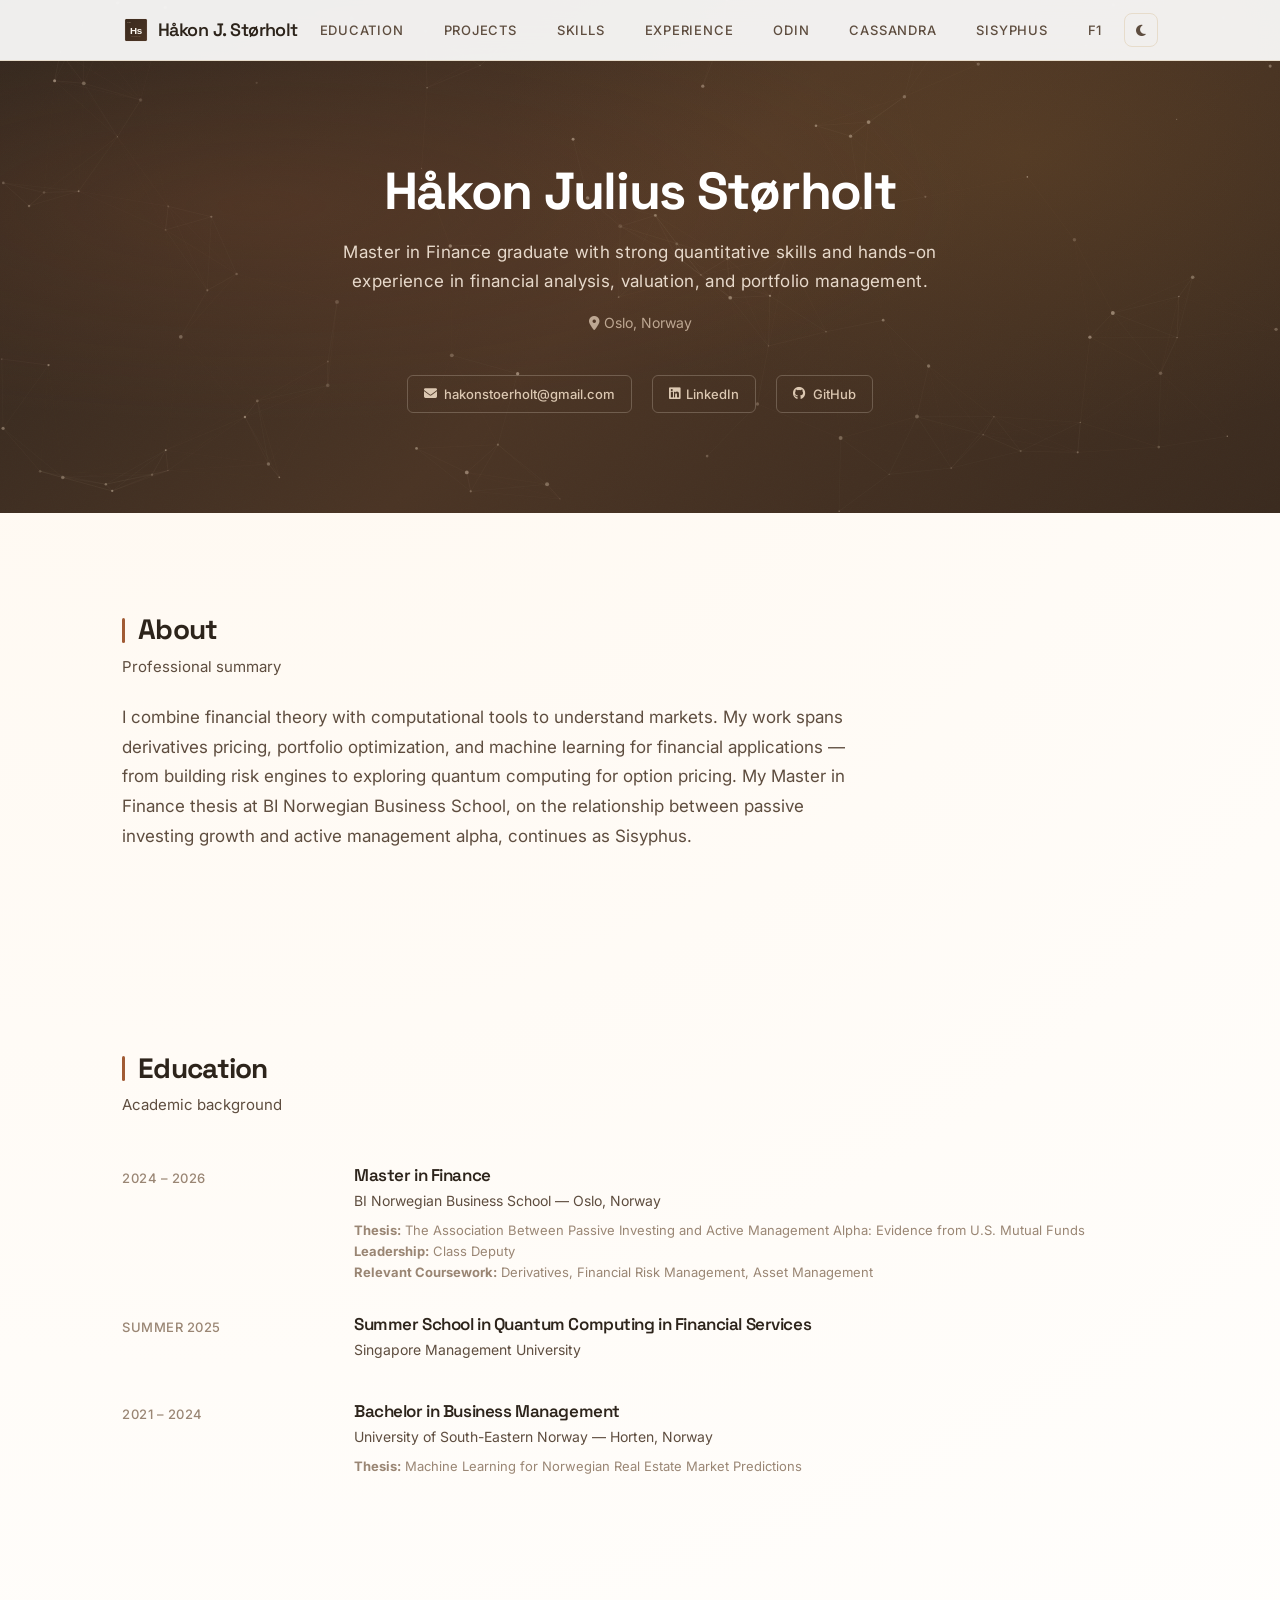
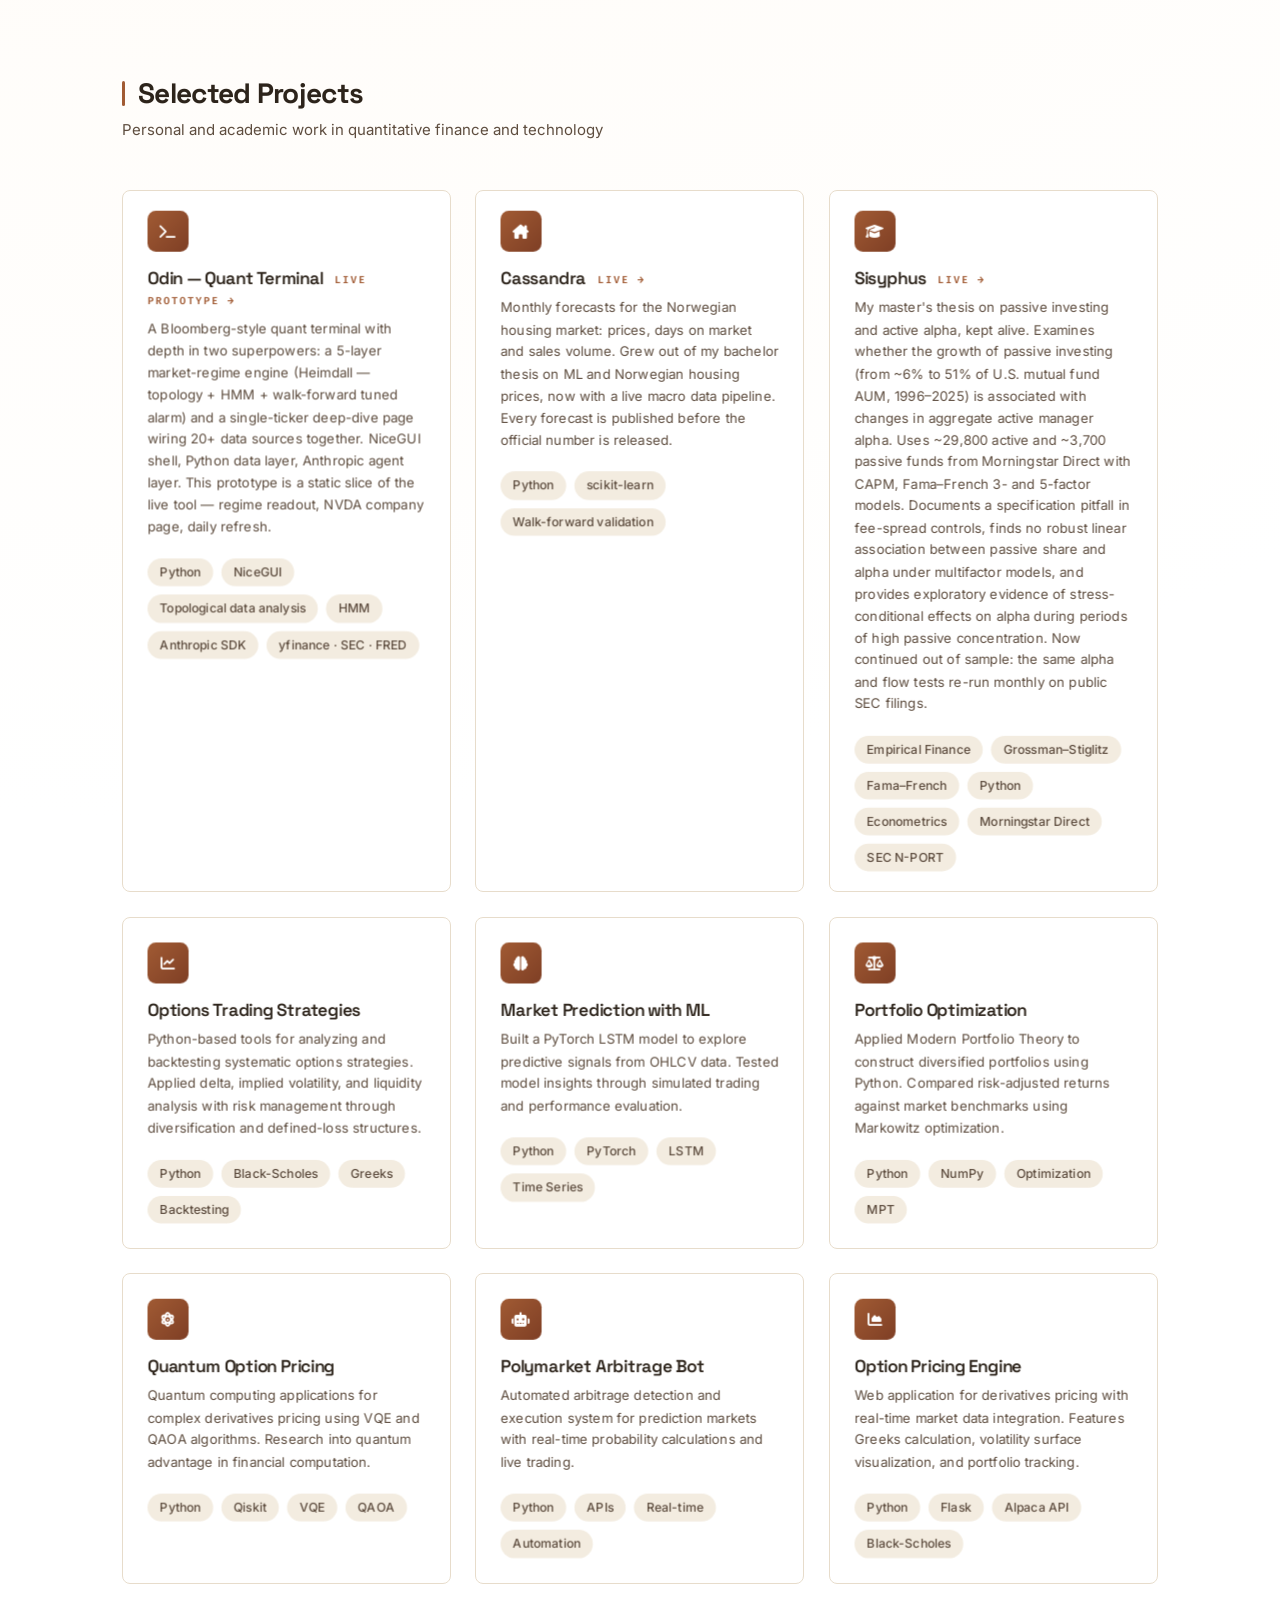
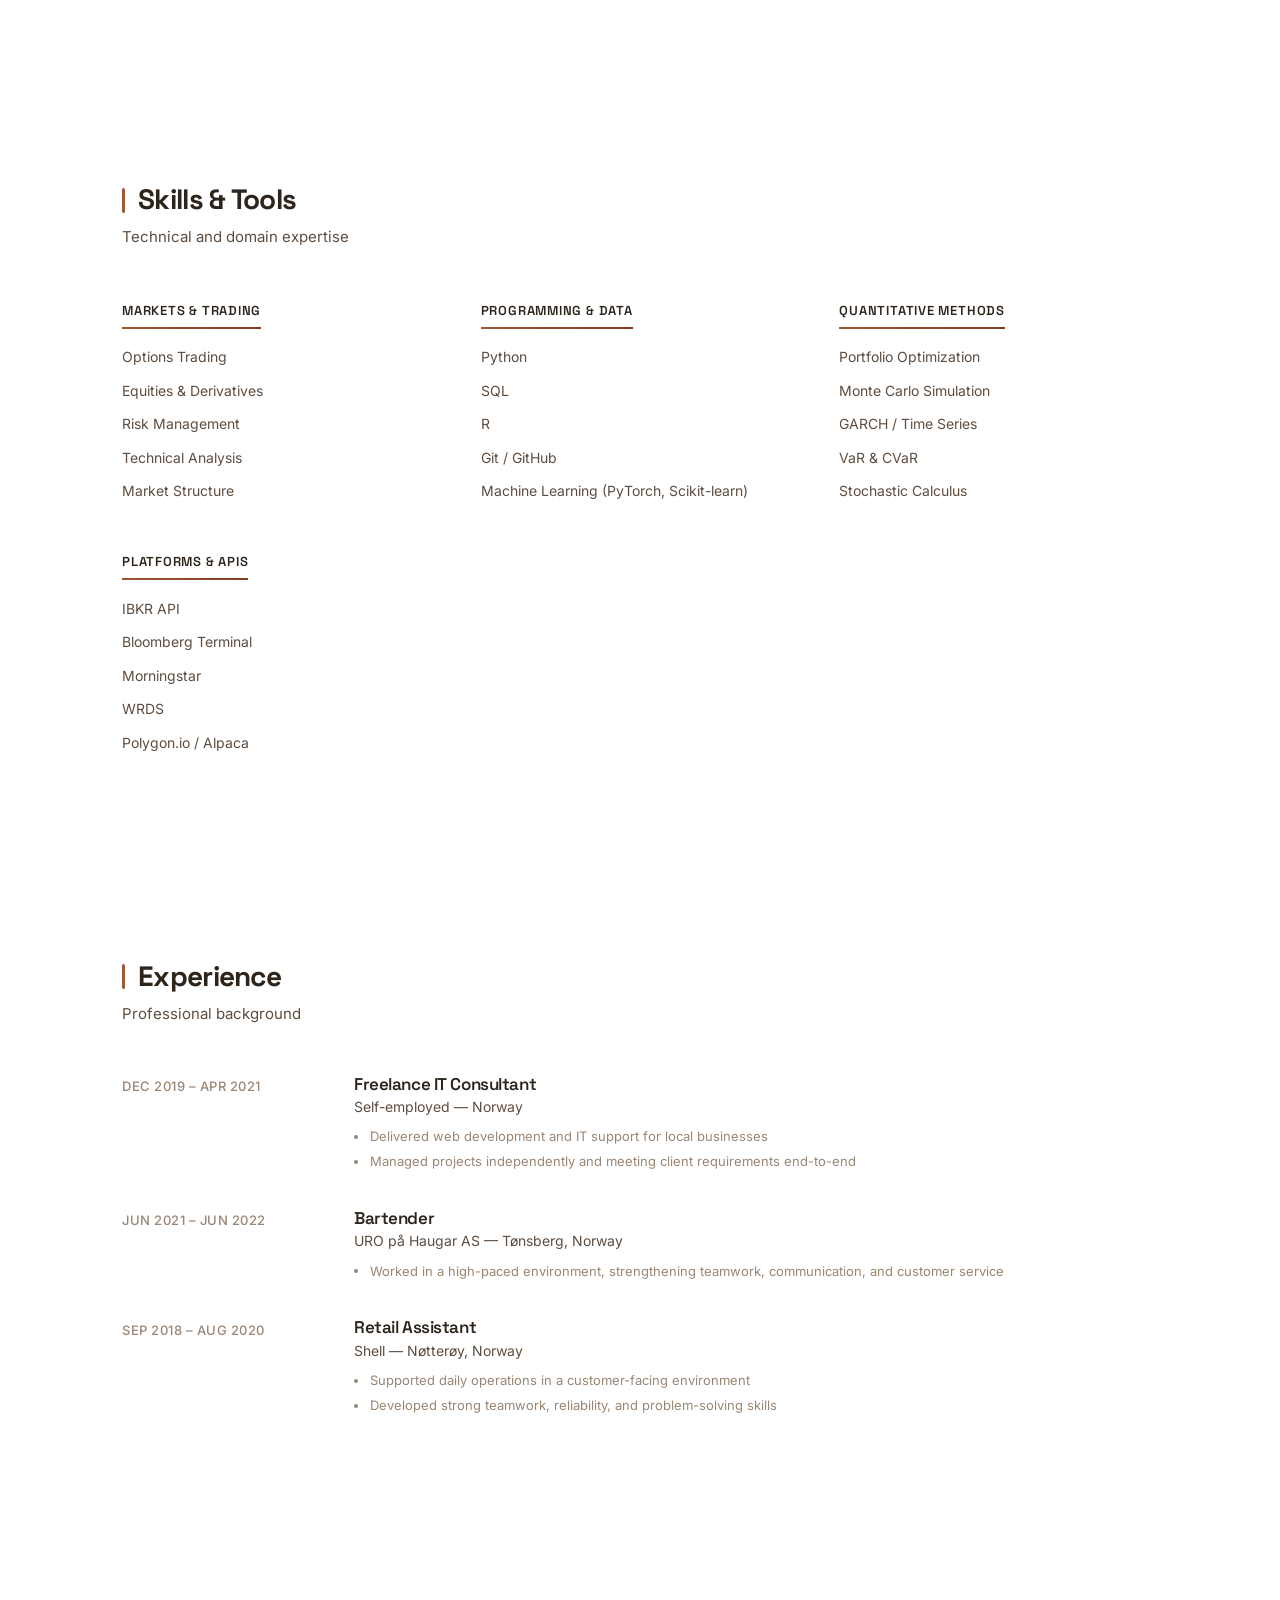
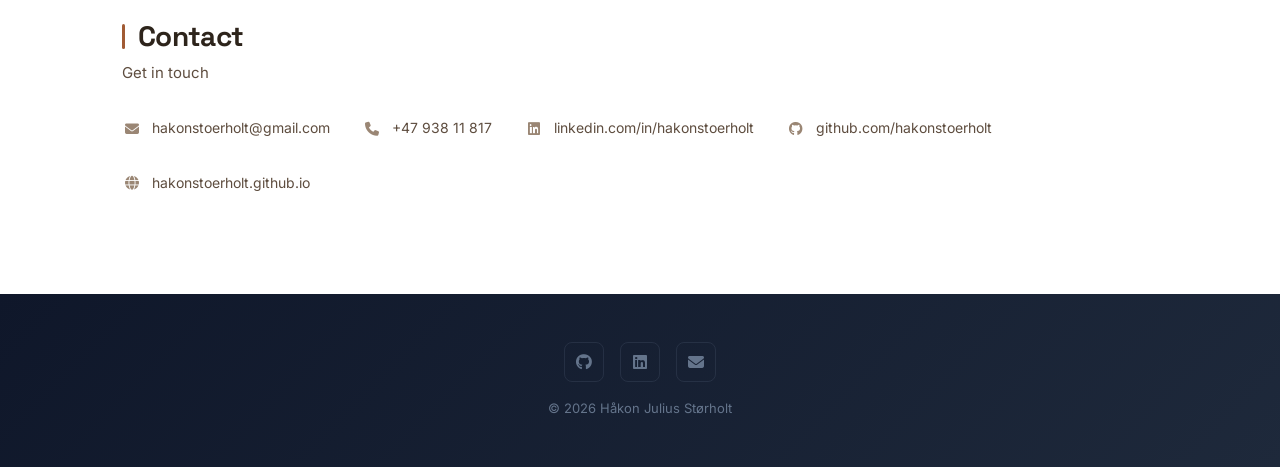
==== commit d97dc087: "sisyphus: launch thesis continuation page; bio: Master in Finance" ====
--- a/index.html
+++ b/index.html
@@ -4,7 +4,7 @@
     <meta charset="UTF-8">
     <meta name="viewport" content="width=device-width, initial-scale=1.0">
     <title>Håkon Julius Størholt</title>
-    <meta name="description" content="MSc Finance candidate at BI Norwegian Business School. Quantitative finance, derivatives, and data-driven decision-making.">
+    <meta name="description" content="Master in Finance from BI Norwegian Business School. Quantitative finance, derivatives, and data-driven decision-making.">
     <meta name="keywords" content="finance, quantitative analysis, derivatives, portfolio optimization, machine learning, python">
     <meta name="author" content="Håkon Julius Størholt">
 
@@ -12,7 +12,7 @@
     <meta property="og:type" content="website">
     <meta property="og:url" content="https://hakonstoerholt.github.io/">
     <meta property="og:title" content="Håkon Julius Størholt">
-    <meta property="og:description" content="MSc Finance | Quantitative Analysis | Derivatives & Risk">
+    <meta property="og:description" content="Master in Finance | Quantitative Analysis | Derivatives & Risk">
 
     <link rel="icon" type="image/svg+xml" href="images/favicon.svg">
 
@@ -40,6 +40,7 @@
                     <li><a href="#experience" class="nav-link">Experience</a></li>
                     <li><a href="odin/" class="nav-link">Odin</a></li>
                     <li><a href="cassandra/" class="nav-link">Cassandra</a></li>
+                    <li><a href="sisyphus/" class="nav-link">Sisyphus</a></li>
                     <li><a href="f1/" class="nav-link">F1</a></li>
                 </ul>
             </nav>
@@ -58,7 +59,7 @@
         <div class="hs-synthesis-flash" id="synthesis-flash"></div>
         <div class="hero-content">
             <h1>Håkon Julius Størholt</h1>
-            <p class="hero-tagline">MSc Finance candidate with strong quantitative skills and hands-on experience in financial analysis, valuation, and portfolio management.</p>
+            <p class="hero-tagline">Master in Finance graduate with strong quantitative skills and hands-on experience in financial analysis, valuation, and portfolio management.</p>
             <p class="hero-location"><i class="fas fa-map-marker-alt"></i> Oslo, Norway</p>
             <div class="hero-links">
                 <a href="mailto:hakonstoerholt@gmail.com" class="hero-link"><i class="fas fa-envelope"></i> hakonstoerholt@gmail.com</a>
@@ -74,7 +75,7 @@
             <h2 class="section-title">About</h2>
             <p class="section-subtitle" style="margin-bottom: 1.5rem;">Professional summary</p>
             <p class="summary-text animate-in">
-                I combine financial theory with computational tools to understand markets. My work spans derivatives pricing, portfolio optimization, and machine learning for financial applications — from building risk engines to exploring quantum computing for option pricing. Currently completing my MSc Finance thesis at BI Norwegian Business School on the relationship between passive investing growth and active management alpha.
+                I combine financial theory with computational tools to understand markets. My work spans derivatives pricing, portfolio optimization, and machine learning for financial applications — from building risk engines to exploring quantum computing for option pricing. My Master in Finance thesis at BI Norwegian Business School, on the relationship between passive investing growth and active management alpha, continues as Sisyphus.
             </p>
         </div>
     </section>
@@ -88,7 +89,7 @@
                 <div class="timeline-item animate-in">
                     <div class="timeline-date">2024 &ndash; 2026</div>
                     <div class="timeline-content">
-                        <h3>MSc in Finance</h3>
+                        <h3>Master in Finance</h3>
                         <div class="institution">BI Norwegian Business School &mdash; Oslo, Norway</div>
                         <div class="detail">
                             <strong>Thesis:</strong> The Association Between Passive Investing and Active Management Alpha: Evidence from U.S. Mutual Funds<br>
@@ -149,10 +150,10 @@
                     </div>
                 </a>
 
-                <div class="project-card animate-in">
+                <a href="sisyphus/" class="project-card animate-in" style="text-decoration: none; color: inherit; display: block;">
                     <div class="project-icon"><i class="fas fa-graduation-cap"></i></div>
-                    <h3>Master's Thesis: Passive Investing & Active Alpha</h3>
-                    <p>Examines whether the growth of passive investing (from ~6% to 51% of U.S. mutual fund AUM, 1996&ndash;2025) is associated with changes in aggregate active manager alpha. Uses ~29,800 active and ~3,700 passive funds from Morningstar Direct with CAPM, Fama&ndash;French 3- and 5-factor models. Documents a specification pitfall in fee-spread controls, finds no robust linear association between passive share and alpha under multifactor models, and provides exploratory evidence of stress-conditional effects on alpha during periods of high passive concentration.</p>
+                    <h3>Sisyphus <span style="font-family:'Fira Code',monospace;font-size:0.625rem;color:var(--accent);letter-spacing:0.18em;margin-left:0.5rem;vertical-align:middle;">LIVE →</span></h3>
+                    <p>My master's thesis on passive investing and active alpha, kept alive. Examines whether the growth of passive investing (from ~6% to 51% of U.S. mutual fund AUM, 1996&ndash;2025) is associated with changes in aggregate active manager alpha. Uses ~29,800 active and ~3,700 passive funds from Morningstar Direct with CAPM, Fama&ndash;French 3- and 5-factor models. Documents a specification pitfall in fee-spread controls, finds no robust linear association between passive share and alpha under multifactor models, and provides exploratory evidence of stress-conditional effects on alpha during periods of high passive concentration. Now continued out of sample: the same alpha and flow tests re-run monthly on public SEC filings.</p>
                     <div class="project-tags">
                         <span class="tag">Empirical Finance</span>
                         <span class="tag">Grossman&ndash;Stiglitz</span>
@@ -160,8 +161,9 @@
                         <span class="tag">Python</span>
                         <span class="tag">Econometrics</span>
                         <span class="tag">Morningstar Direct</span>
-                    </div>
-                </div>
+                        <span class="tag">SEC N-PORT</span>
+                    </div>
+                </a>
 
                 <div class="project-card animate-in">
                     <div class="project-icon"><i class="fas fa-chart-line"></i></div>
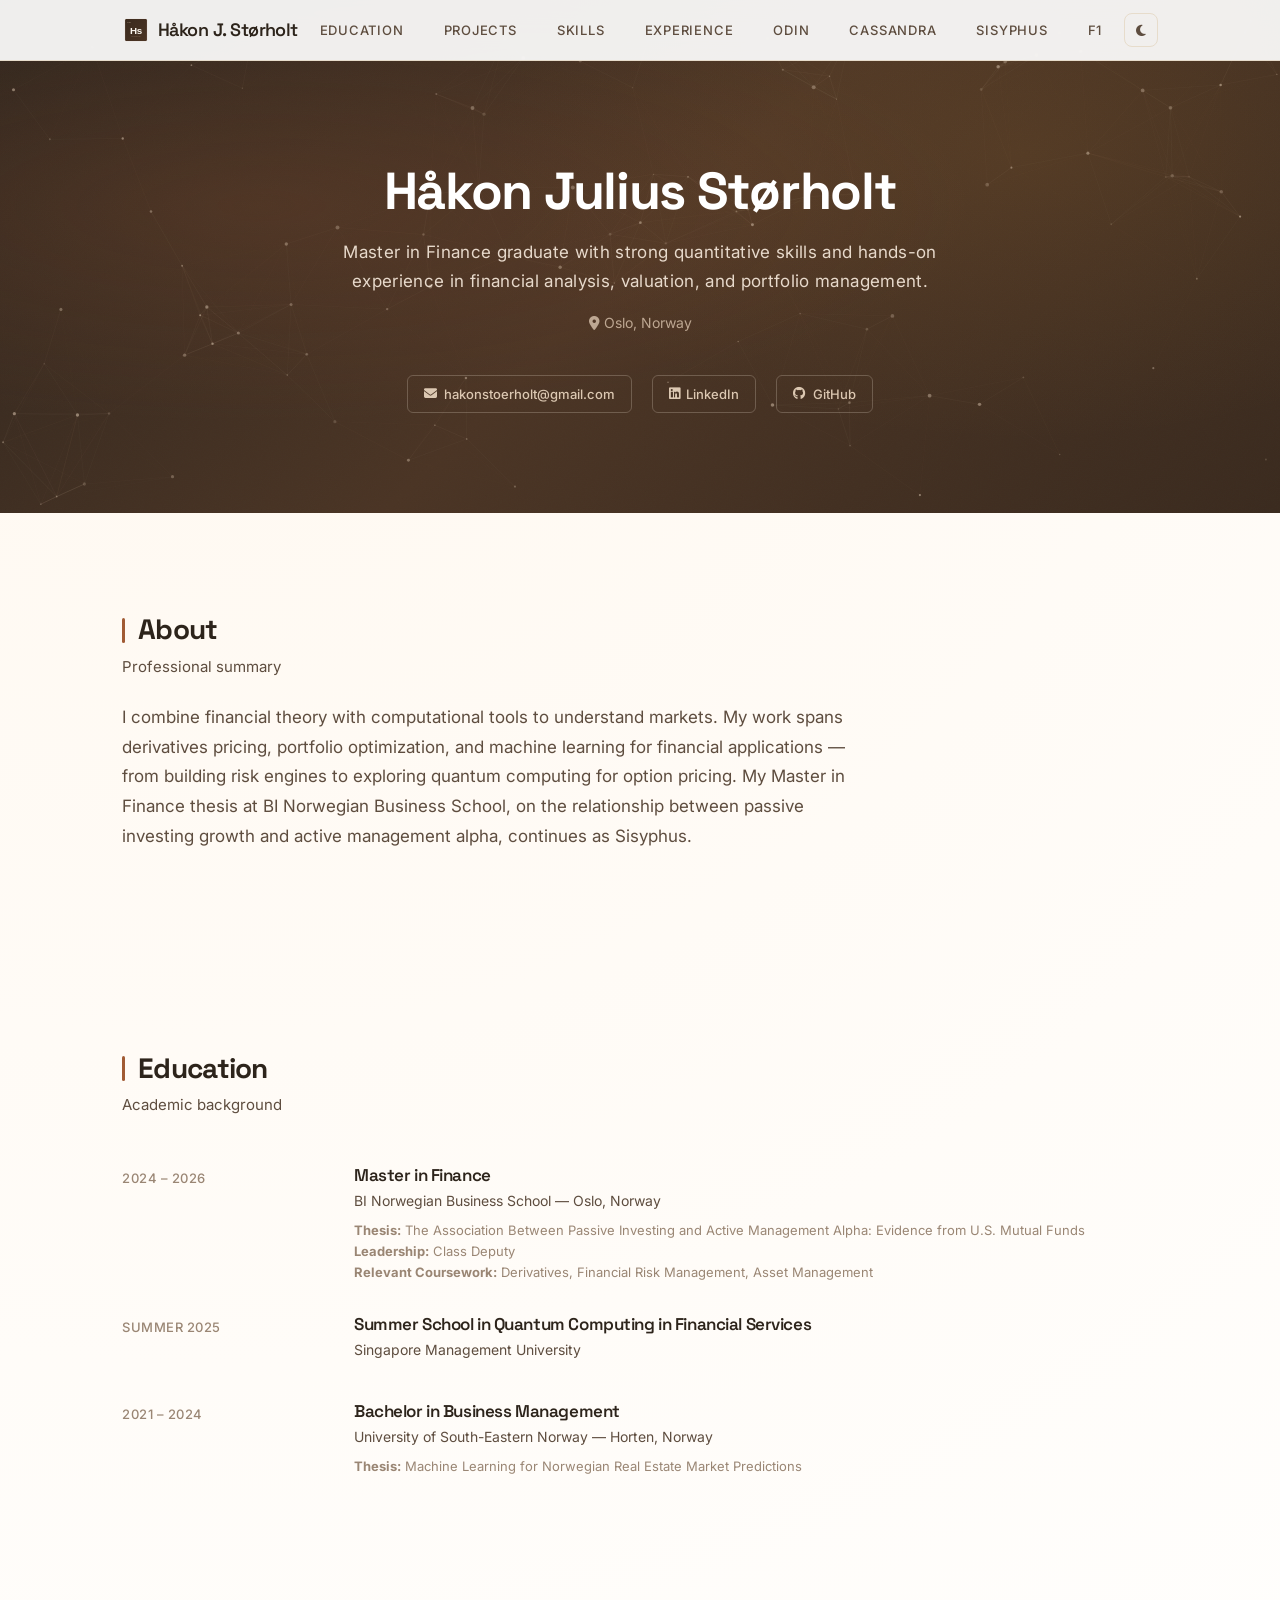
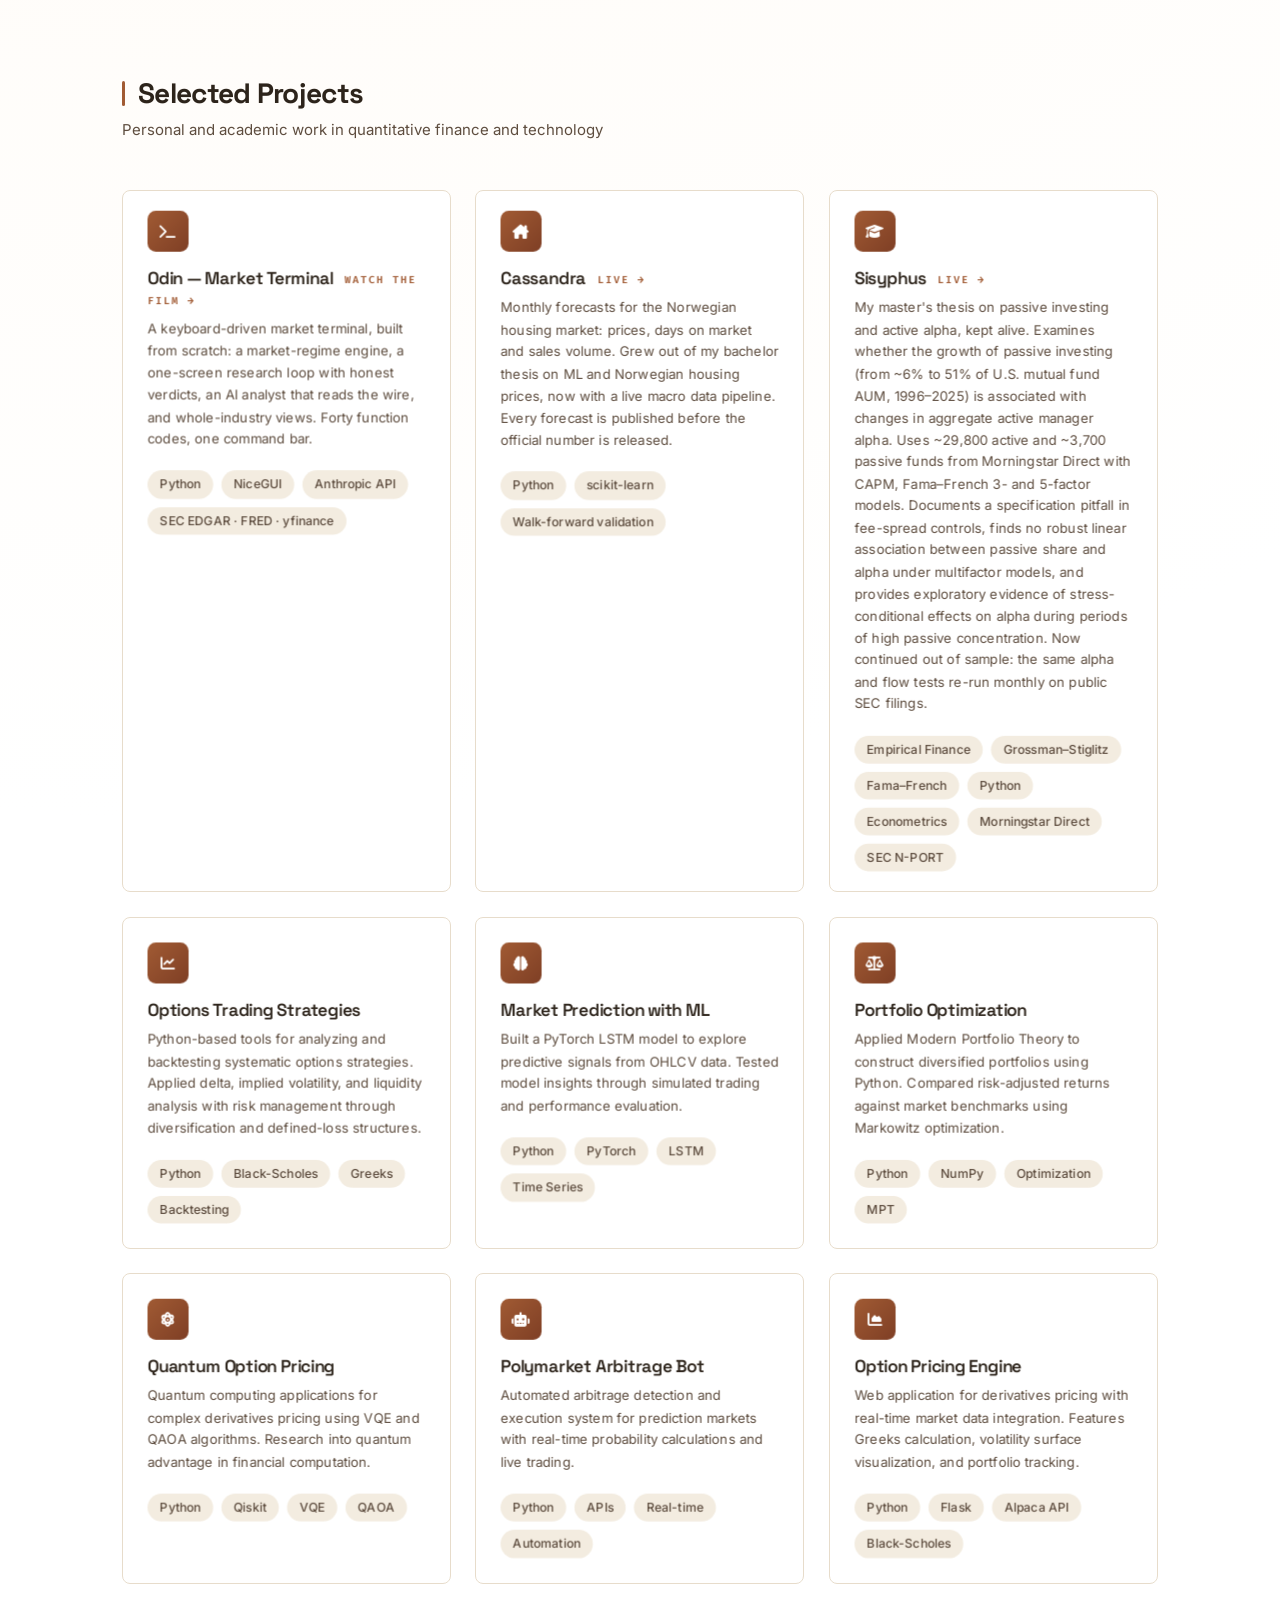
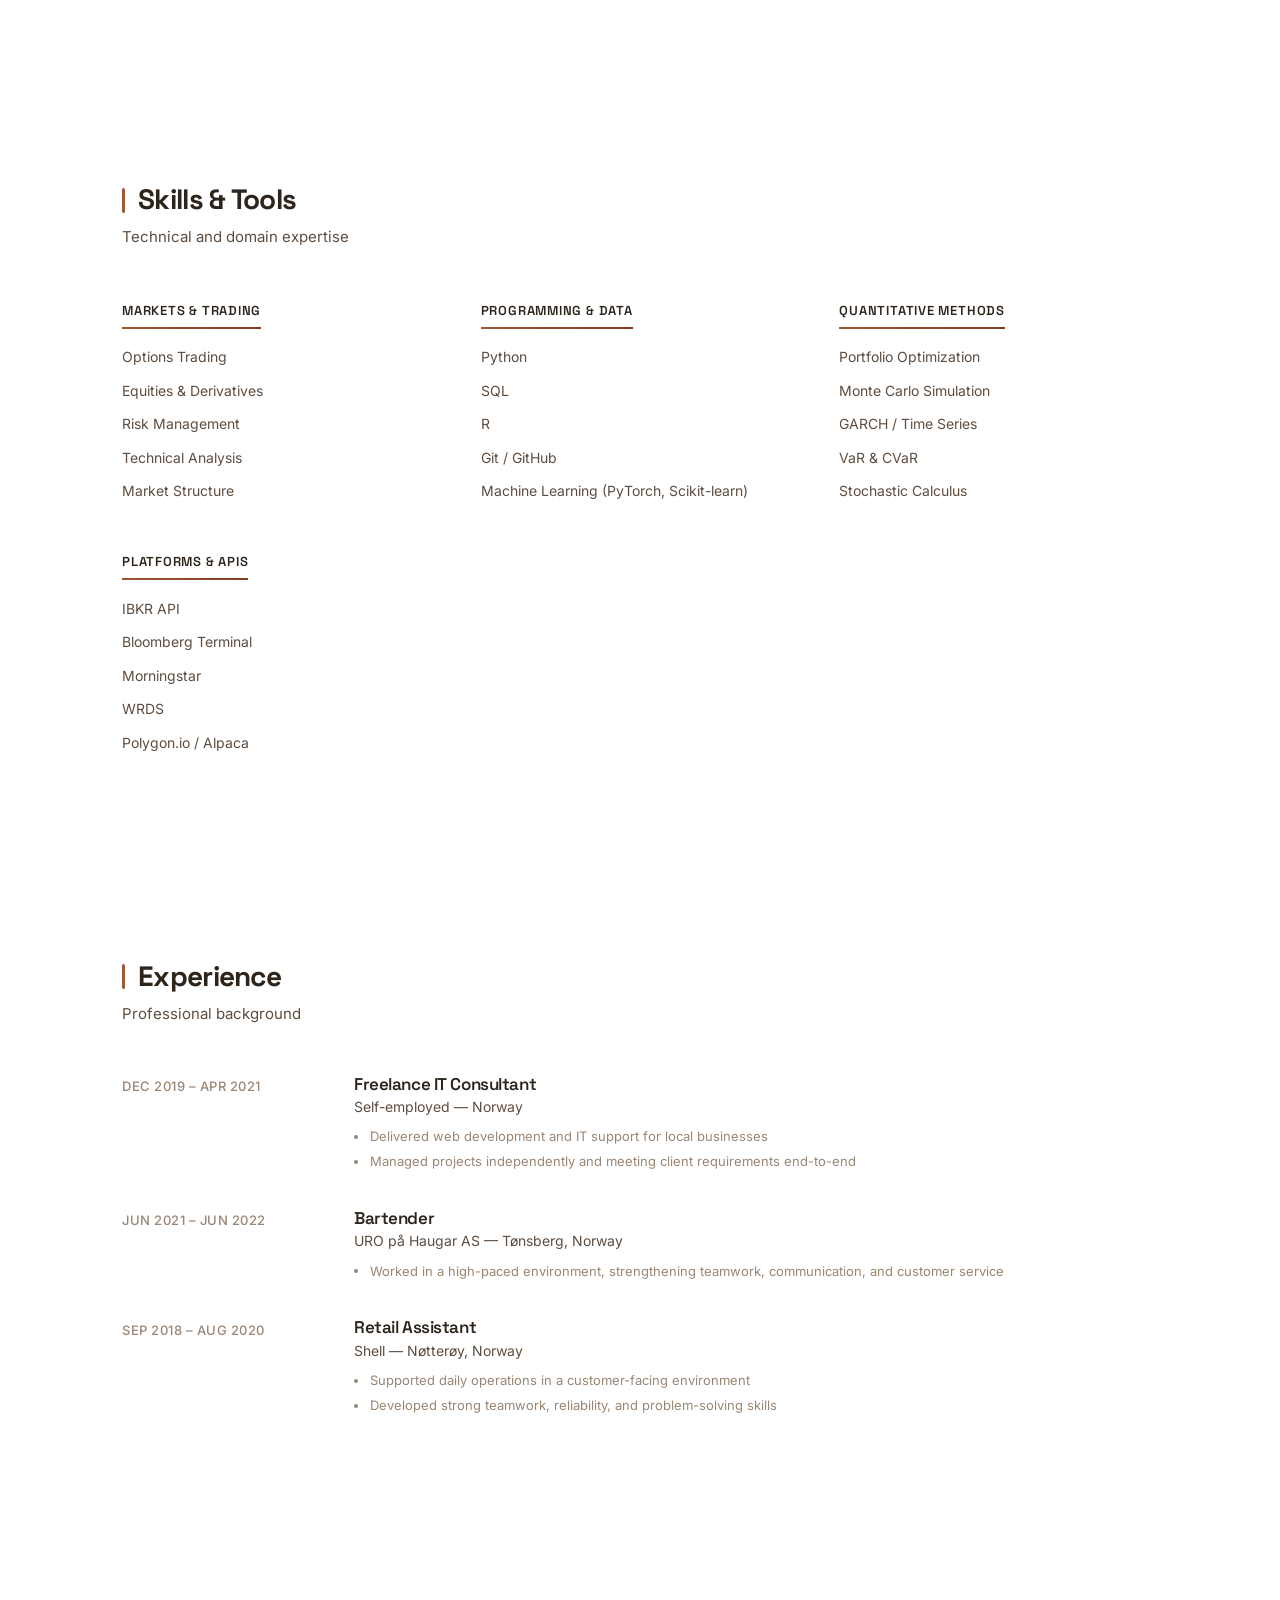
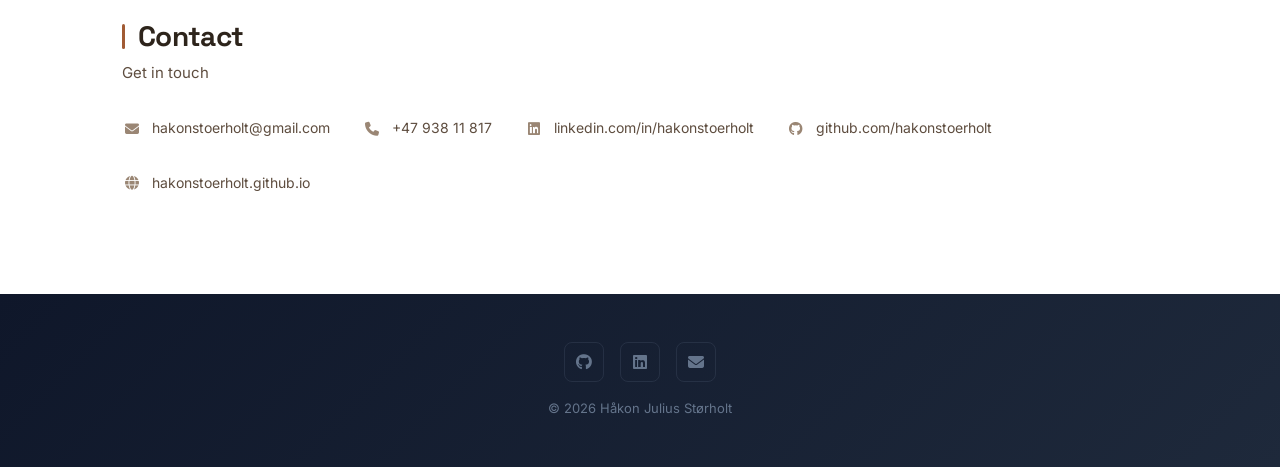
==== commit ab1f41de: "odin: replace the static prototype with the film page hassium.no/odin is now one screen: a short fil" ====
--- a/index.html
+++ b/index.html
@@ -127,15 +127,13 @@
             <div class="projects-grid">
                 <a href="odin/" class="project-card animate-in" style="text-decoration: none; color: inherit; display: block;">
                     <div class="project-icon"><i class="fas fa-terminal"></i></div>
-                    <h3>Odin — Quant Terminal <span style="font-family:'Fira Code',monospace;font-size:0.625rem;color:var(--accent);letter-spacing:0.18em;margin-left:0.5rem;vertical-align:middle;">LIVE PROTOTYPE →</span></h3>
-                    <p>A Bloomberg-style quant terminal with depth in two superpowers: a 5-layer market-regime engine (Heimdall — topology + HMM + walk-forward tuned alarm) and a single-ticker deep-dive page wiring 20+ data sources together. NiceGUI shell, Python data layer, Anthropic agent layer. This prototype is a static slice of the live tool — regime readout, NVDA company page, daily refresh.</p>
+                    <h3>Odin — Market Terminal <span style="font-family:'Fira Code',monospace;font-size:0.625rem;color:var(--accent);letter-spacing:0.18em;margin-left:0.5rem;vertical-align:middle;">WATCH THE FILM →</span></h3>
+                    <p>A keyboard-driven market terminal, built from scratch: a market-regime engine, a one-screen research loop with honest verdicts, an AI analyst that reads the wire, and whole-industry views. Forty function codes, one command bar.</p>
                     <div class="project-tags">
                         <span class="tag">Python</span>
                         <span class="tag">NiceGUI</span>
-                        <span class="tag">Topological data analysis</span>
-                        <span class="tag">HMM</span>
-                        <span class="tag">Anthropic SDK</span>
-                        <span class="tag">yfinance · SEC · FRED</span>
+                        <span class="tag">Anthropic API</span>
+                        <span class="tag">SEC EDGAR · FRED · yfinance</span>
                     </div>
                 </a>
 
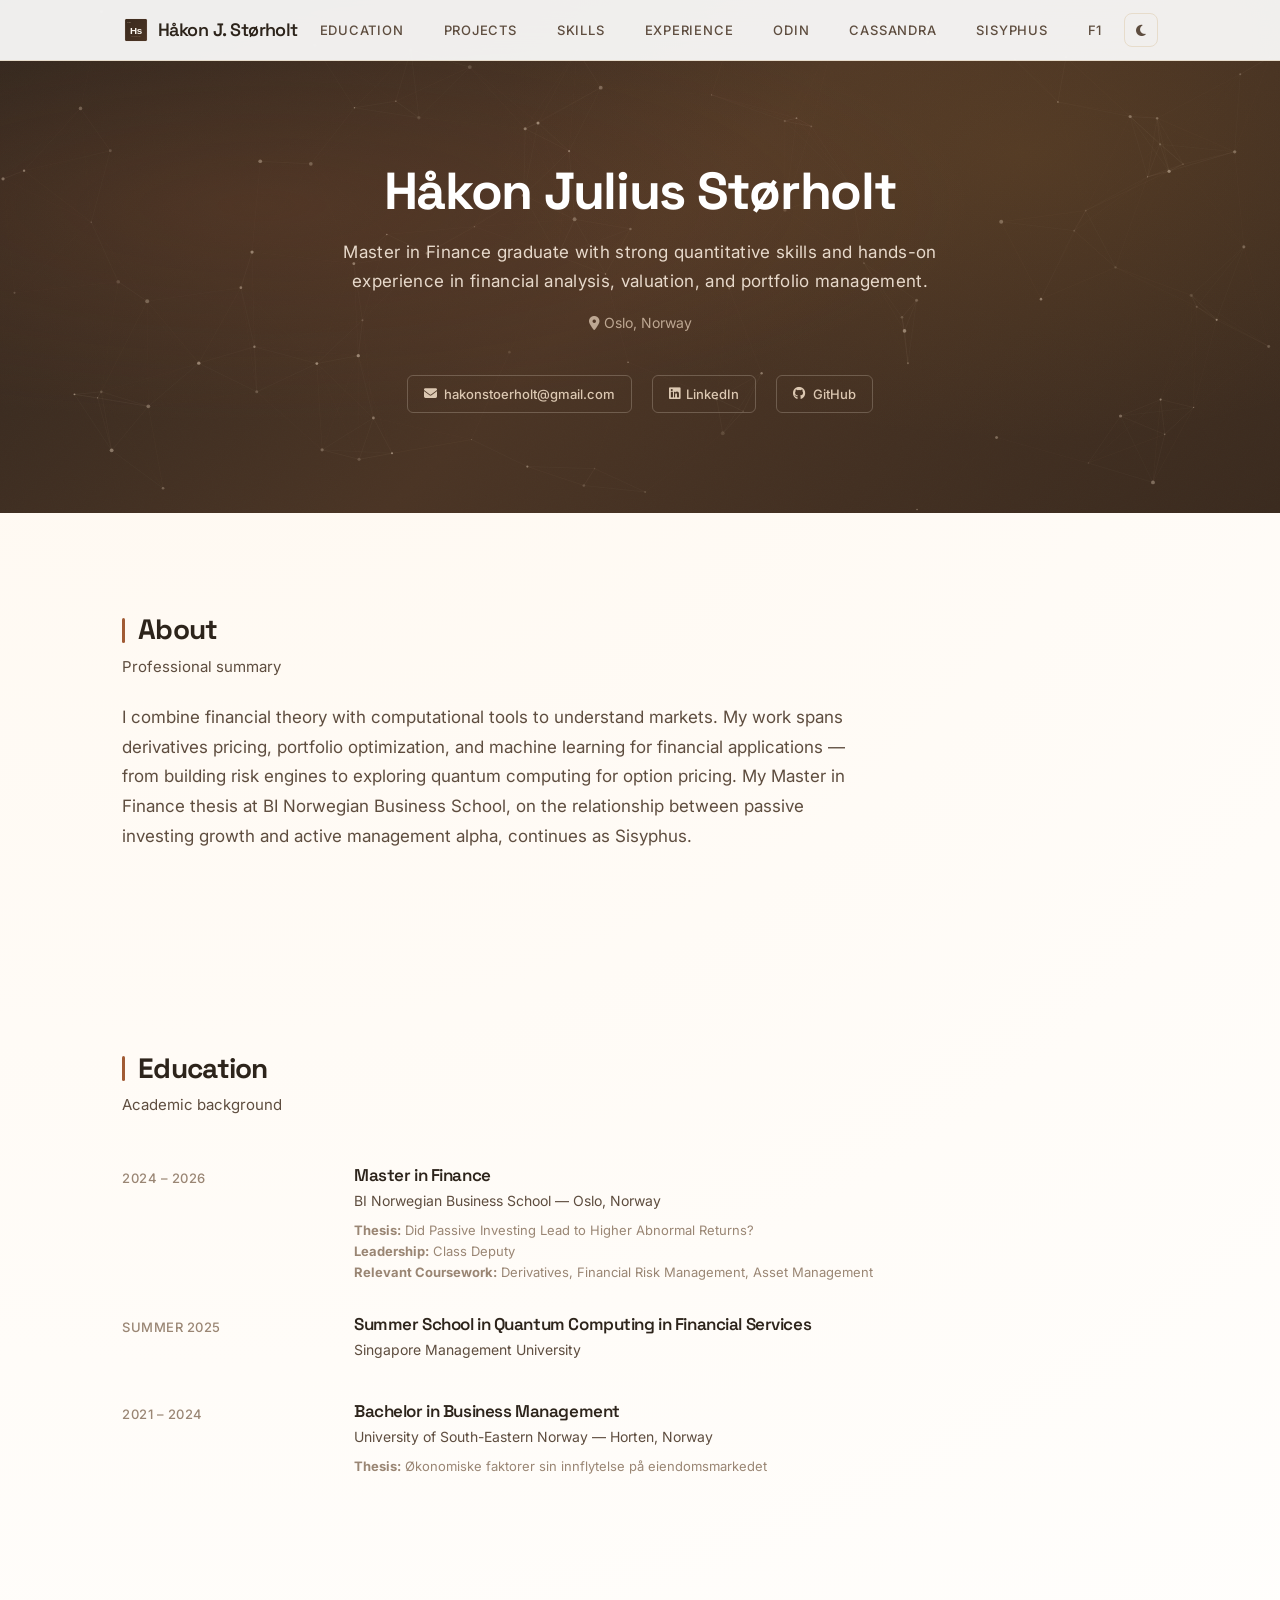
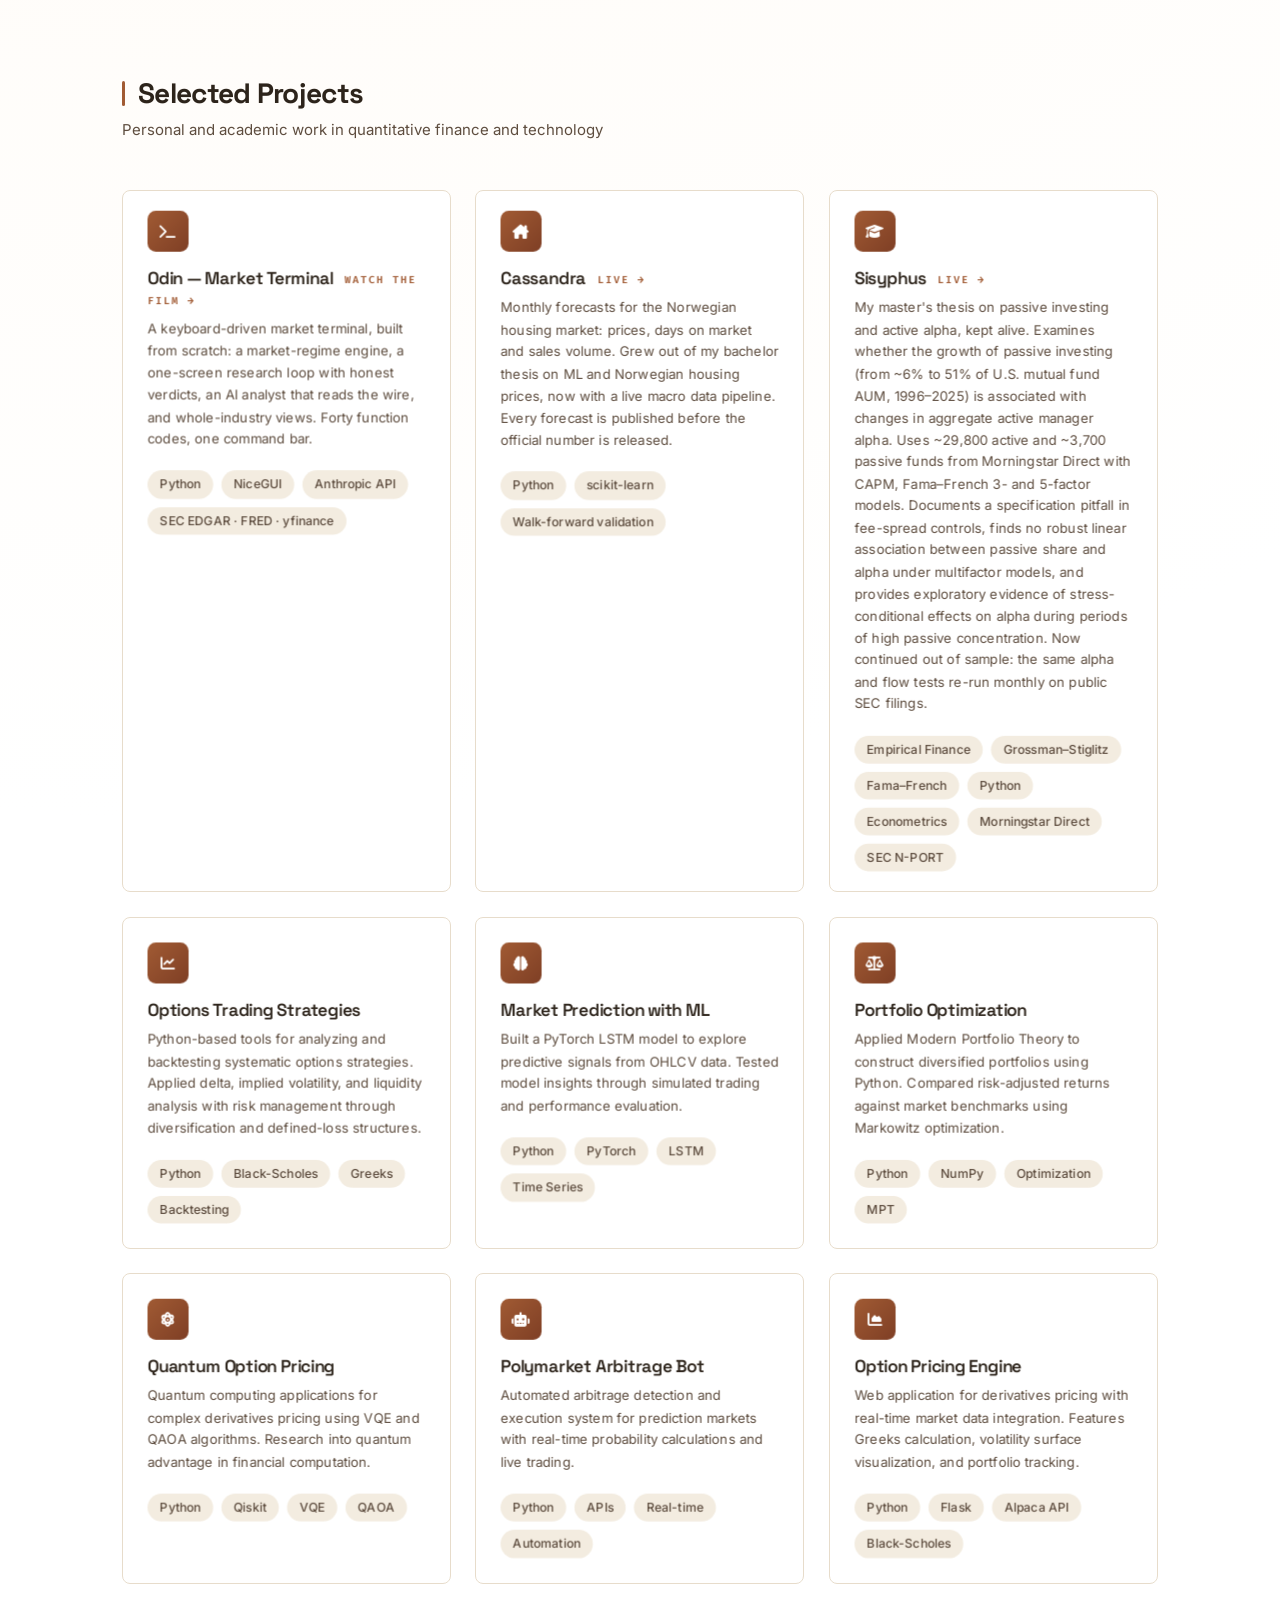
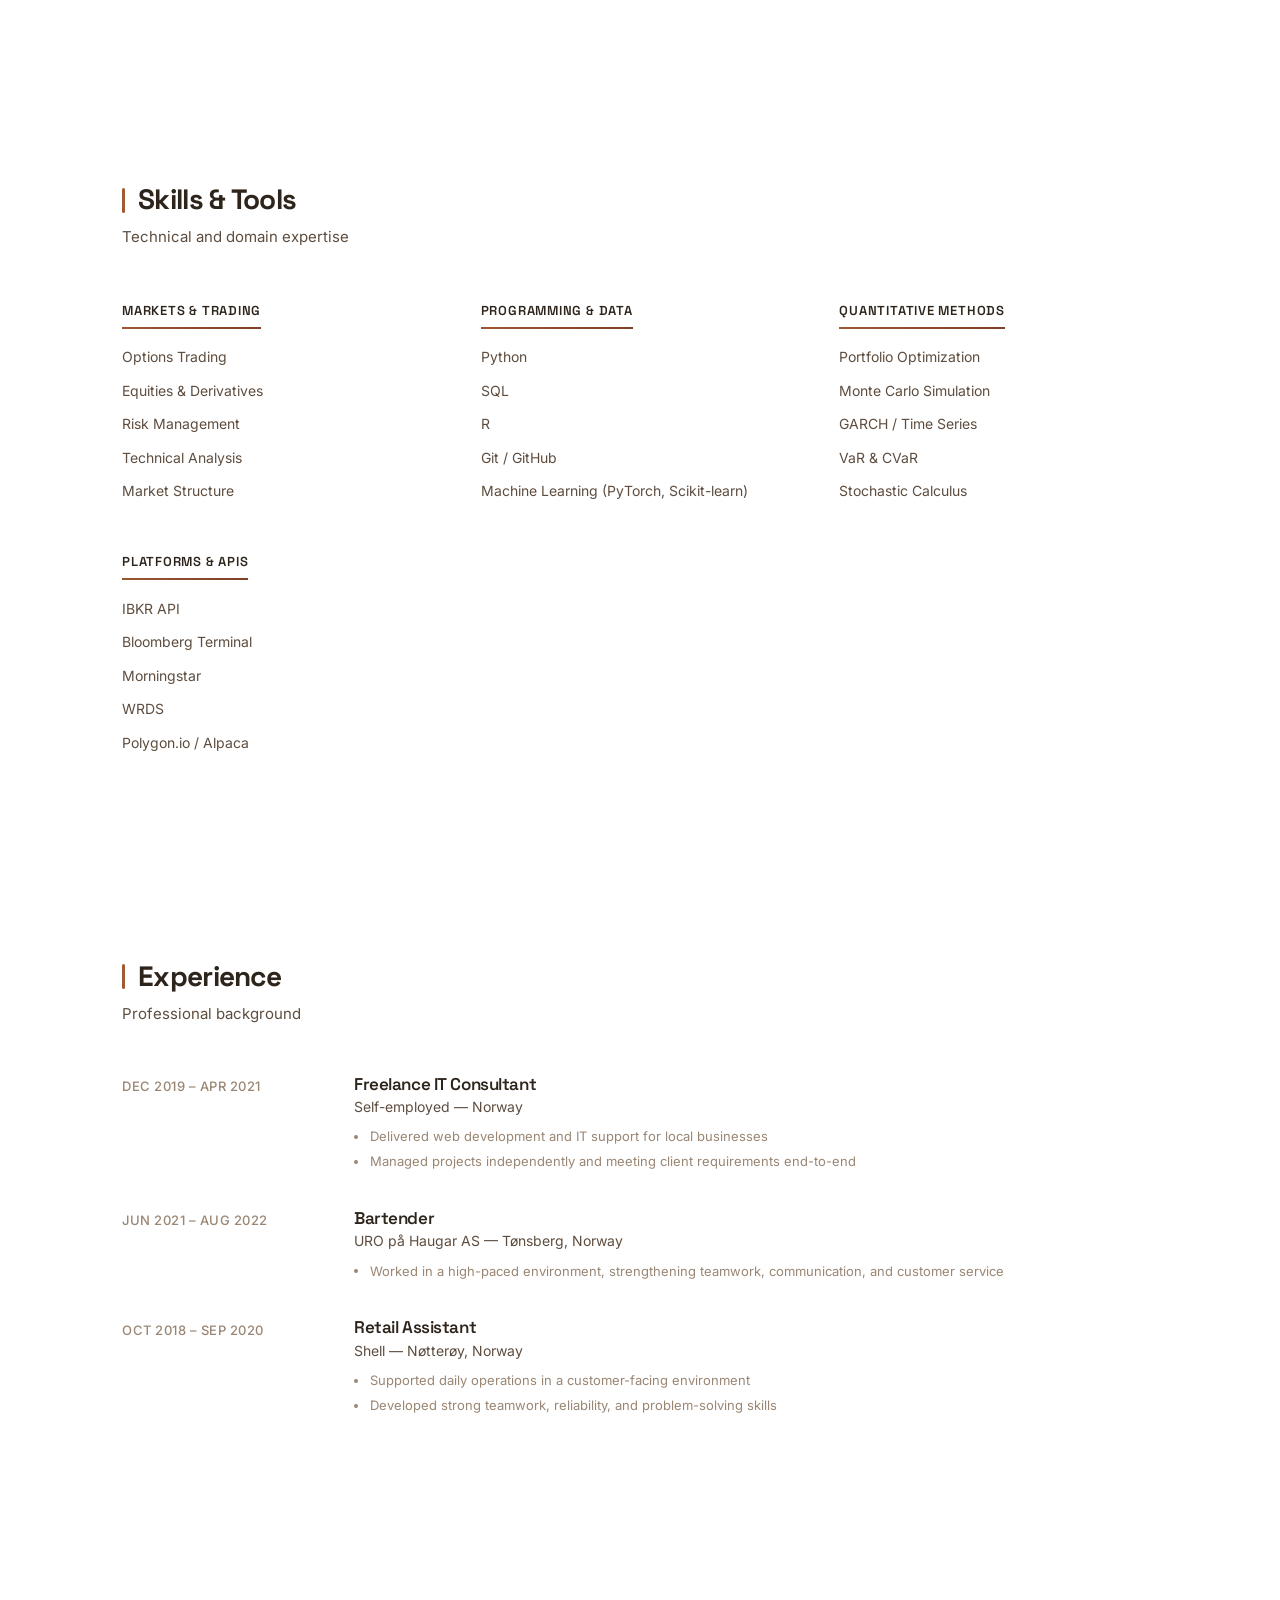
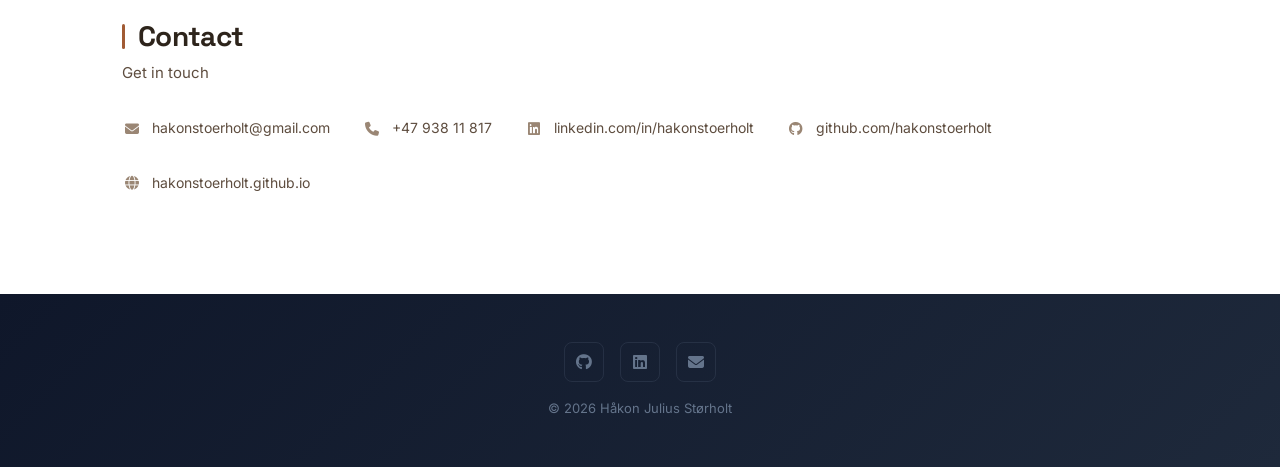
==== commit 7afeb45e: "Update thesis titles and work dates to match CV" ====
--- a/index.html
+++ b/index.html
@@ -92,7 +92,7 @@
                         <h3>Master in Finance</h3>
                         <div class="institution">BI Norwegian Business School &mdash; Oslo, Norway</div>
                         <div class="detail">
-                            <strong>Thesis:</strong> The Association Between Passive Investing and Active Management Alpha: Evidence from U.S. Mutual Funds<br>
+                            <strong>Thesis:</strong> Did Passive Investing Lead to Higher Abnormal Returns?<br>
                             <strong>Leadership:</strong> Class Deputy<br>
                             <strong>Relevant Coursework:</strong> Derivatives, Financial Risk Management, Asset Management
                         </div>
@@ -111,7 +111,7 @@
                         <h3>Bachelor in Business Management</h3>
                         <div class="institution">University of South-Eastern Norway &mdash; Horten, Norway</div>
                         <div class="detail">
-                            <strong>Thesis:</strong> Machine Learning for Norwegian Real Estate Market Predictions
+                            <strong>Thesis:</strong> &Oslash;konomiske faktorer sin innflytelse p&aring; eiendomsmarkedet
                         </div>
                     </div>
                 </div>
@@ -306,7 +306,7 @@
                     </div>
                 </div>
                 <div class="experience-item animate-in">
-                    <div class="timeline-date">Jun 2021 &ndash; Jun 2022</div>
+                    <div class="timeline-date">Jun 2021 &ndash; Aug 2022</div>
                     <div class="experience-content">
                         <h3>Bartender</h3>
                         <div class="company">URO p&aring; Haugar AS &mdash; T&oslash;nsberg, Norway</div>
@@ -316,7 +316,7 @@
                     </div>
                 </div>
                 <div class="experience-item animate-in">
-                    <div class="timeline-date">Sep 2018 &ndash; Aug 2020</div>
+                    <div class="timeline-date">Oct 2018 &ndash; Sep 2020</div>
                     <div class="experience-content">
                         <h3>Retail Assistant</h3>
                         <div class="company">Shell &mdash; N&oslash;tter&oslash;y, Norway</div>
